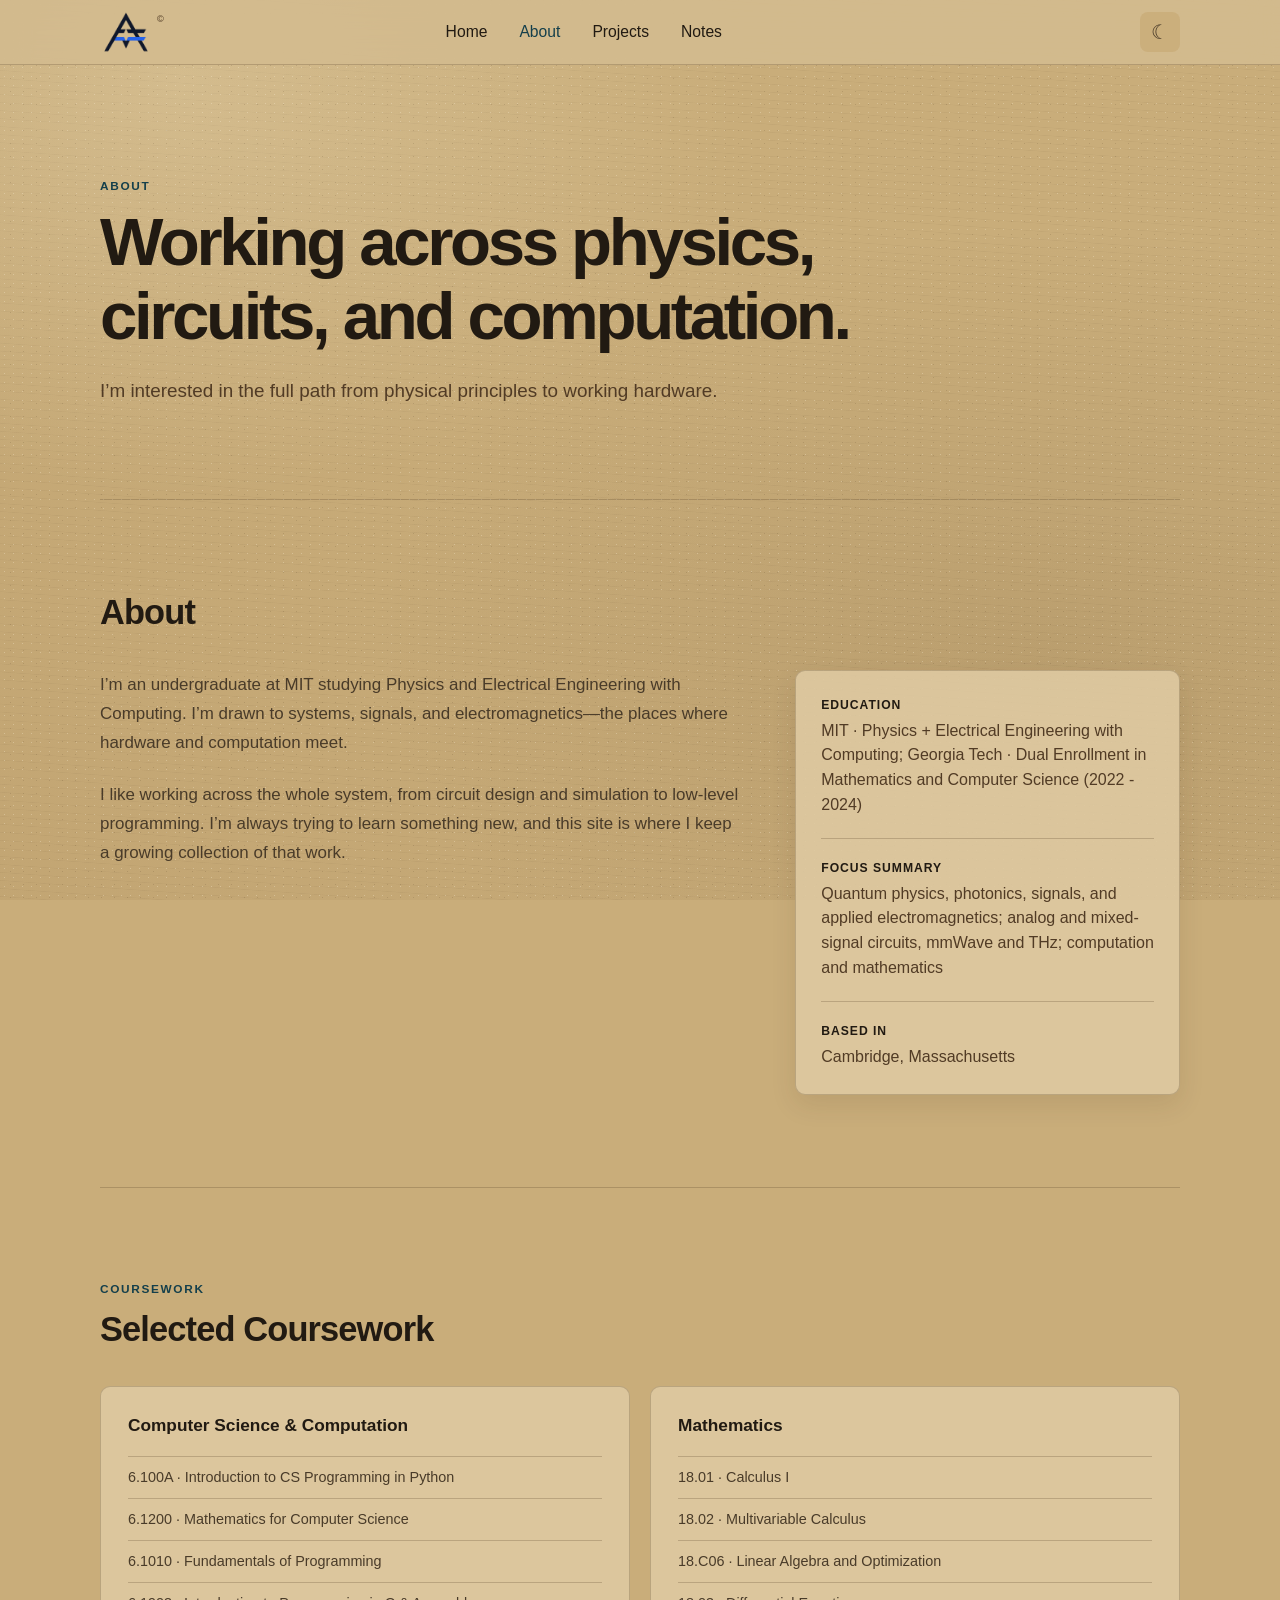
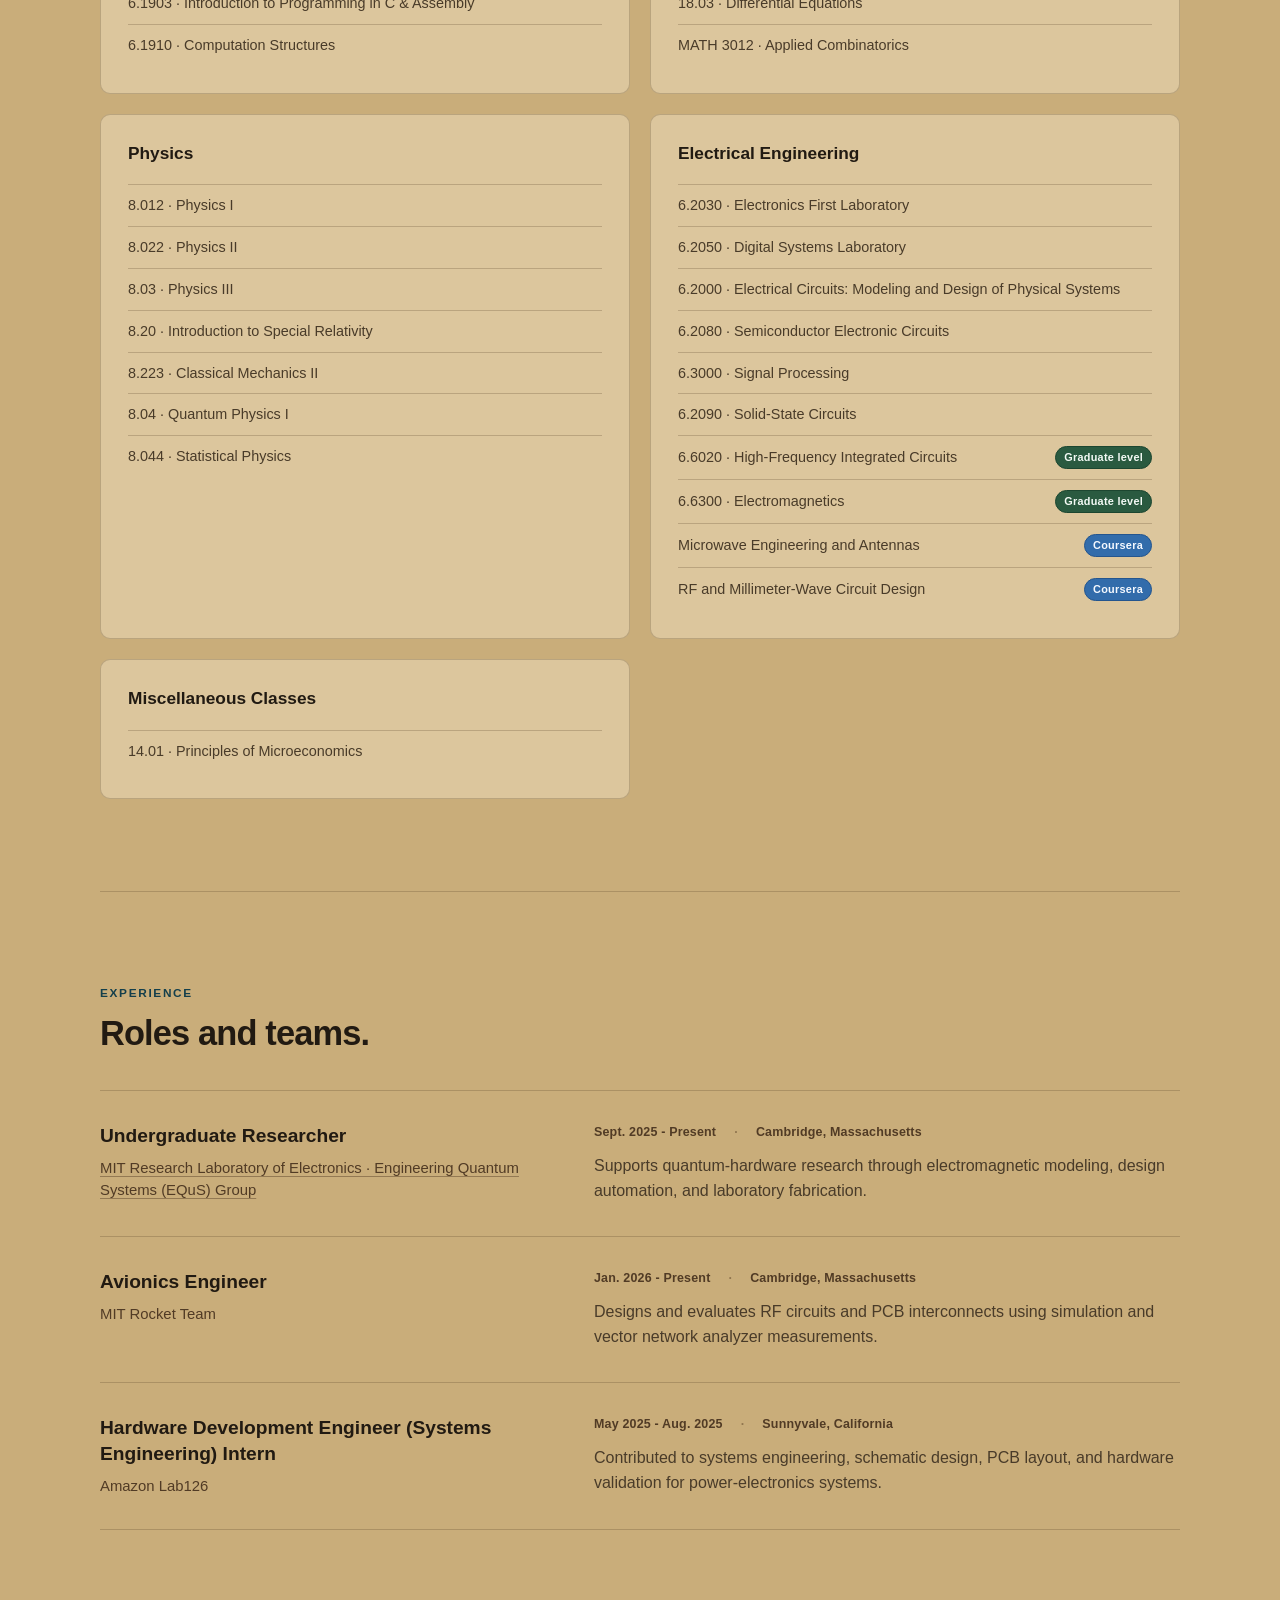
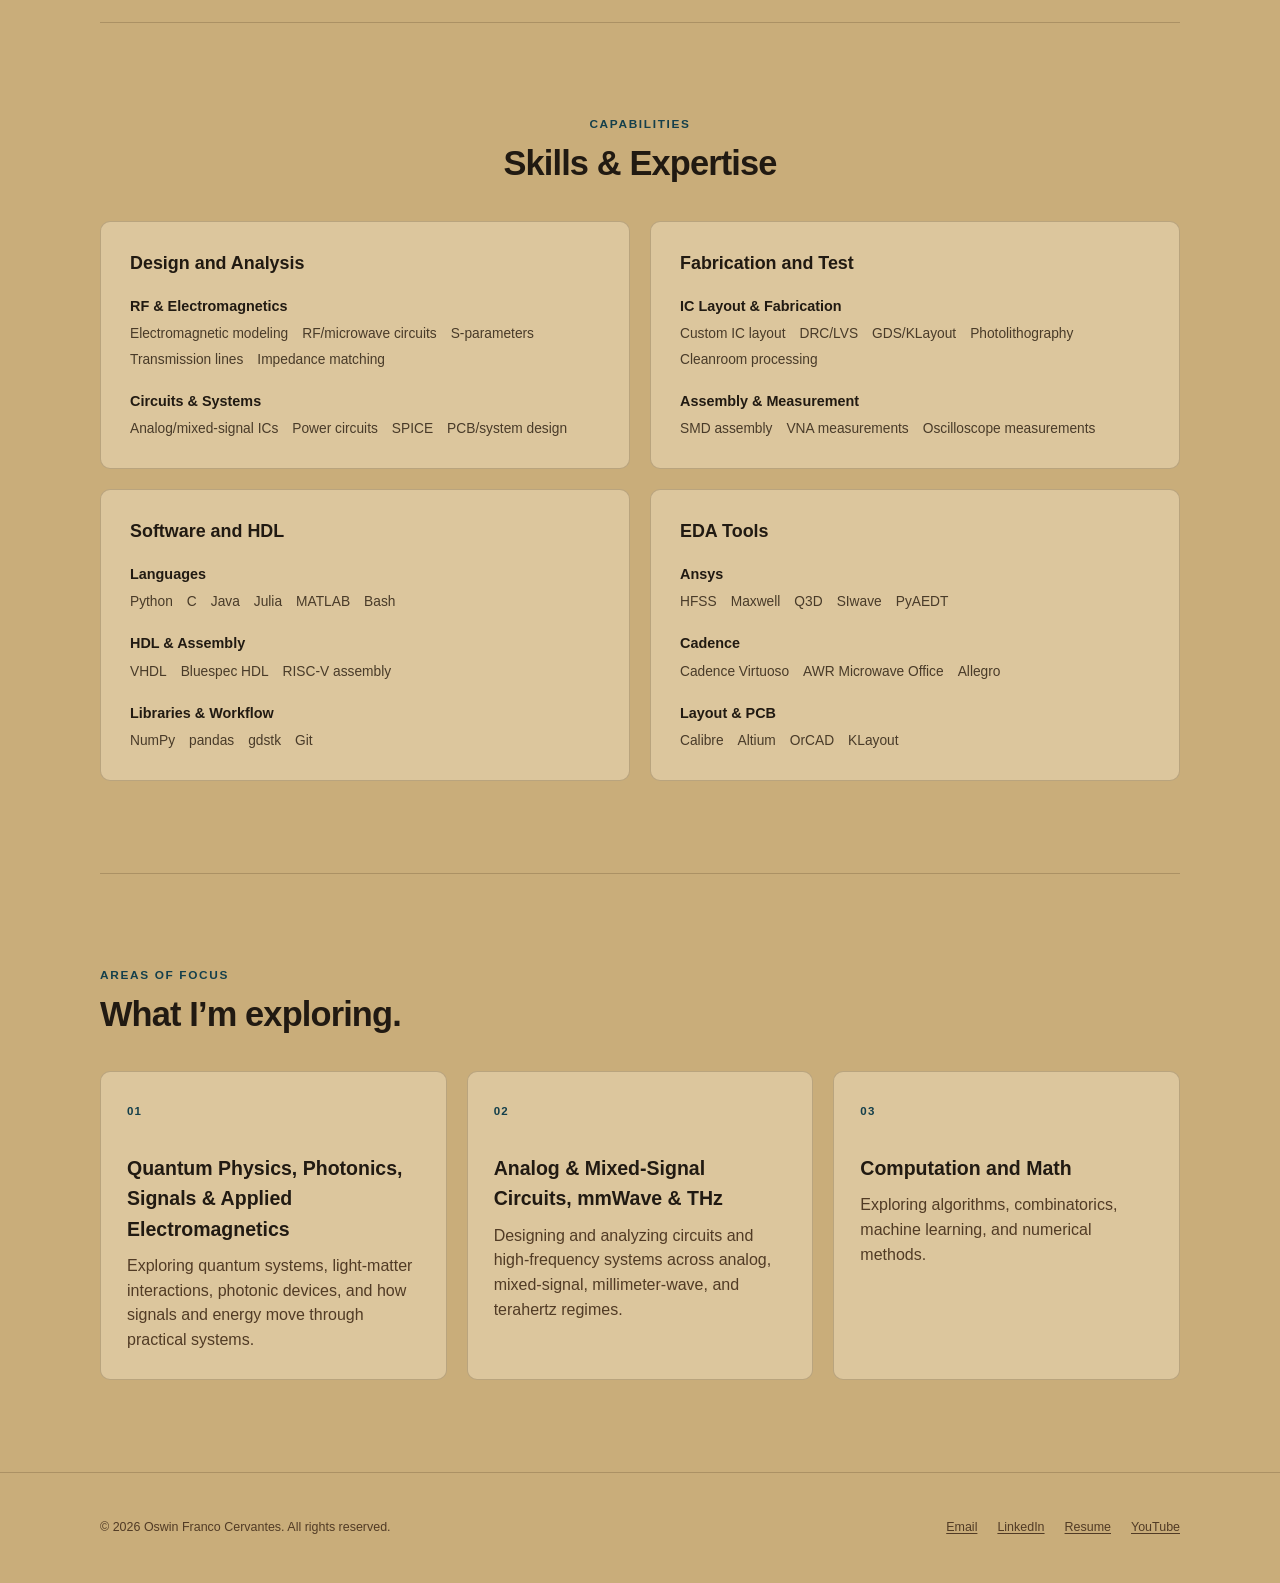
==== about.html @ bfdce1c0 "Restore artwork backgrounds and enrich paper texture" ====
<!doctype html>
<html lang="en">
<head>
  <meta charset="utf-8">
  <meta name="viewport" content="width=device-width, initial-scale=1">
  <title>About — Oswin Franco Cervantes</title>
  <meta name="description" content="About Oswin Franco Cervantes, an MIT undergraduate studying physics and electrical engineering with computing.">
  <meta name="theme-color" content="#c9ad7a">
  <link rel="icon" type="image/png" href="assets/af-logo.png">
  <link rel="stylesheet" href="style.css?v=20260821-2">
  <script>
    document.documentElement.classList.add("js");
    try {
      const savedTheme = localStorage.getItem("oswin-theme");
      if (savedTheme) document.documentElement.dataset.theme = savedTheme;
    } catch (_error) {}
  </script>
</head>
<body>
  <a class="skip-link" href="#main-content">Skip to content</a>

  <header class="site-header">
    <div class="nav-shell">
      <a class="brand" href="index.html" aria-label="Oswin Cervantes home">
        <img class="brand-logo" src="assets/af-logo.png" alt="" aria-hidden="true">
        <span class="brand-copyright" aria-hidden="true">©</span>
      </a>

      <div class="header-actions">
        <button class="menu-toggle" id="menu-toggle" type="button" aria-expanded="false" aria-controls="primary-navigation">
          <span>Menu</span>
        </button>

        <nav class="primary-nav" id="primary-navigation" aria-label="Primary navigation">
          <a href="index.html">Home</a>
          <a href="about.html" aria-current="page">About</a>
          <a href="projects.html">Projects</a>
          <a href="notes.html">Notes</a>
        </nav>

        <button class="theme-toggle" id="theme-toggle" type="button" aria-label="Switch to dark mode" title="Switch color theme">
          <span data-theme-icon aria-hidden="true">◐</span>
          <span class="visually-hidden" data-theme-label>Dark mode</span>
        </button>
      </div>
    </div>
  </header>

  <main id="main-content" class="page-main">
    <header class="page-hero">
      <p class="section-kicker">About</p>
      <h1>Working across physics, circuits, and computation.</h1>
      <p>I’m interested in the full path from physical principles to working hardware.</p>
    </header>

    <section class="page-section about-section" aria-labelledby="about-heading">
      <div class="section-heading">
        <h2 id="about-heading">About</h2>
      </div>

      <div class="about-grid">
        <div class="prose">
          <p>I’m an undergraduate at MIT studying Physics and Electrical Engineering with Computing. I’m drawn to systems, signals, and electromagnetics—the places where hardware and computation meet.</p>
          <p>I like working across the whole system, from circuit design and simulation to low-level programming. I’m always trying to learn something new, and this site is where I keep a growing collection of that work.</p>
        </div>

        <dl class="profile-card">
          <div>
            <dt>Education</dt>
            <dd data-site-text="profile.education">MIT · Physics + Electrical Engineering with Computing; Georgia Tech · Dual Enrollment in Mathematics and Computer Science (2022 - 2024)</dd>
          </div>
          <div>
            <dt>Focus Summary</dt>
            <dd data-site-text="profile.focusSummary">Quantum physics, photonics, signals, and applied electromagnetics; analog and mixed-signal circuits, mmWave and THz; computation and mathematics</dd>
          </div>
          <div>
            <dt>Based in</dt>
            <dd data-site-text="profile.location">Cambridge, Massachusetts</dd>
          </div>
        </dl>
      </div>
    </section>

    <section class="page-section coursework-section" aria-labelledby="coursework-heading">
      <div class="section-heading">
        <p class="section-kicker">Coursework</p>
        <h2 id="coursework-heading">Selected Coursework</h2>
      </div>

      <div class="coursework-grid" id="coursework-list">
        <article class="coursework-card">
          <h3>Computer Science &amp; Computation</h3>
          <ul class="coursework-list">
            <li>6.100A · Introduction to CS Programming in Python</li>
            <li>6.1200 · Mathematics for Computer Science</li>
            <li>6.1010 · Fundamentals of Programming</li>
            <li>6.1903 · Introduction to Programming in C &amp; Assembly</li>
            <li>6.1910 · Computation Structures</li>
          </ul>
        </article>

        <article class="coursework-card">
          <h3>Mathematics</h3>
          <ul class="coursework-list">
            <li>18.01 · Calculus I</li>
            <li>18.02 · Multivariable Calculus</li>
            <li>18.C06 · Linear Algebra and Optimization</li>
            <li>18.03 · Differential Equations</li>
            <li>MATH 3012 · Applied Combinatorics</li>
          </ul>
        </article>

        <article class="coursework-card">
          <h3>Physics</h3>
          <ul class="coursework-list">
            <li>8.012 · Physics I</li>
            <li>8.022 · Physics II</li>
            <li>8.03 · Physics III</li>
            <li>8.20 · Introduction to Special Relativity</li>
            <li>8.223 · Classical Mechanics II</li>
            <li>8.04 · Quantum Physics I</li>
            <li>8.044 · Statistical Physics</li>
          </ul>
        </article>

        <article class="coursework-card">
          <h3>Electrical Engineering</h3>
          <ul class="coursework-list">
            <li>6.2030 · Electronics First Laboratory</li>
            <li>6.2050 · Digital Systems Laboratory</li>
            <li>6.2000 · Electrical Circuits: Modeling and Design of Physical Systems</li>
            <li>6.2080 · Semiconductor Electronic Circuits</li>
            <li>6.3000 · Signal Processing</li>
            <li>6.2090 · Solid-State Circuits</li>
            <li><span class="course-name">6.6020 · High-Frequency Integrated Circuits</span><span class="course-level course-level--graduate">Graduate level</span></li>
            <li><span class="course-name">6.6300 · Electromagnetics</span><span class="course-level course-level--graduate">Graduate level</span></li>
            <li><span class="course-name">Microwave Engineering and Antennas</span><span class="course-level course-level--coursera">Coursera</span></li>
            <li><span class="course-name">RF and Millimeter-Wave Circuit Design</span><span class="course-level course-level--coursera">Coursera</span></li>
          </ul>
        </article>

        <article class="coursework-card">
          <h3>Miscellaneous Classes</h3>
          <ul class="coursework-list">
            <li>14.01 · Principles of Microeconomics</li>
          </ul>
        </article>
      </div>
    </section>

    <section class="page-section" aria-labelledby="experience-heading">
      <div class="section-heading">
        <p class="section-kicker">Experience</p>
        <h2 id="experience-heading">Roles and teams.</h2>
      </div>

      <div class="experience-list" id="experience-list">
        <article class="experience-entry">
          <div>
            <h3>Undergraduate Researcher</h3>
            <p class="experience-organization">
              <a href="https://equs.mit.edu/undergraduate-students/" target="_blank" rel="noopener noreferrer">MIT Research Laboratory of Electronics · Engineering Quantum Systems (EQuS) Group</a>
            </p>
          </div>
          <div class="experience-details">
            <p class="experience-meta"><span>Sept. 2025 - Present</span><span>Cambridge, Massachusetts</span></p>
            <p class="experience-summary">Supports quantum-hardware research through electromagnetic modeling, design automation, and laboratory fabrication.</p>
          </div>
        </article>

        <article class="experience-entry">
          <div>
            <h3>Avionics Engineer</h3>
            <p class="experience-organization">MIT Rocket Team</p>
          </div>
          <div class="experience-details">
            <p class="experience-meta"><span>Jan. 2026 - Present</span><span>Cambridge, Massachusetts</span></p>
            <p class="experience-summary">Designs and evaluates RF circuits and PCB interconnects using simulation and vector network analyzer measurements.</p>
          </div>
        </article>

        <article class="experience-entry">
          <div>
            <h3>Hardware Development Engineer (Systems Engineering) Intern</h3>
            <p class="experience-organization">Amazon Lab126</p>
          </div>
          <div class="experience-details">
            <p class="experience-meta"><span>May 2025 - Aug. 2025</span><span>Sunnyvale, California</span></p>
            <p class="experience-summary">Contributed to systems engineering, schematic design, PCB layout, and hardware validation for power-electronics systems.</p>
          </div>
        </article>
      </div>
    </section>

    <section class="page-section skills-section" aria-labelledby="skills-heading">
      <div class="section-heading">
        <p class="section-kicker">Capabilities</p>
        <h2 id="skills-heading">Skills &amp; Expertise</h2>
      </div>

      <div class="skills-grid" id="skills-list">
        <article class="skill-card">
          <h3>Design and Analysis</h3>
          <div class="skill-subgroup">
            <h4>RF &amp; Electromagnetics</h4>
            <ul class="skill-list">
              <li>Electromagnetic modeling</li>
              <li>RF/microwave circuits</li>
              <li>S-parameters</li>
              <li>Transmission lines</li>
              <li>Impedance matching</li>
            </ul>
          </div>
          <div class="skill-subgroup">
            <h4>Circuits &amp; Systems</h4>
            <ul class="skill-list">
              <li>Analog/mixed-signal ICs</li>
              <li>Power circuits</li>
              <li>SPICE</li>
              <li>PCB/system design</li>
            </ul>
          </div>
        </article>

        <article class="skill-card">
          <h3>Fabrication and Test</h3>
          <div class="skill-subgroup">
            <h4>IC Layout &amp; Fabrication</h4>
            <ul class="skill-list">
              <li>Custom IC layout</li>
              <li>DRC/LVS</li>
              <li>GDS/KLayout</li>
              <li>Photolithography</li>
              <li>Cleanroom processing</li>
            </ul>
          </div>
          <div class="skill-subgroup">
            <h4>Assembly &amp; Measurement</h4>
            <ul class="skill-list">
              <li>SMD assembly</li>
              <li>VNA measurements</li>
              <li>Oscilloscope measurements</li>
            </ul>
          </div>
        </article>

        <article class="skill-card">
          <h3>Software and HDL</h3>
          <div class="skill-subgroup">
            <h4>Languages</h4>
            <ul class="skill-list">
              <li>Python</li>
              <li>C</li>
              <li>Java</li>
              <li>Julia</li>
              <li>MATLAB</li>
              <li>Bash</li>
            </ul>
          </div>
          <div class="skill-subgroup">
            <h4>HDL &amp; Assembly</h4>
            <ul class="skill-list">
              <li>VHDL</li>
              <li>Bluespec HDL</li>
              <li>RISC-V assembly</li>
            </ul>
          </div>
          <div class="skill-subgroup">
            <h4>Libraries &amp; Workflow</h4>
            <ul class="skill-list">
              <li>NumPy</li>
              <li>pandas</li>
              <li>gdstk</li>
              <li>Git</li>
            </ul>
          </div>
        </article>

        <article class="skill-card">
          <h3>EDA Tools</h3>
          <div class="skill-subgroup">
            <h4>Ansys</h4>
            <ul class="skill-list">
              <li>HFSS</li>
              <li>Maxwell</li>
              <li>Q3D</li>
              <li>SIwave</li>
              <li>PyAEDT</li>
            </ul>
          </div>
          <div class="skill-subgroup">
            <h4>Cadence</h4>
            <ul class="skill-list">
              <li>Cadence Virtuoso</li>
              <li>AWR Microwave Office</li>
              <li>Allegro</li>
            </ul>
          </div>
          <div class="skill-subgroup">
            <h4>Layout &amp; PCB</h4>
            <ul class="skill-list">
              <li>Calibre</li>
              <li>Altium</li>
              <li>OrCAD</li>
              <li>KLayout</li>
            </ul>
          </div>
        </article>
      </div>
    </section>

    <section class="page-section" aria-labelledby="focus-heading">
      <div class="section-heading">
        <p class="section-kicker">Areas of focus</p>
        <h2 id="focus-heading">What I’m exploring.</h2>
      </div>

      <div class="focus-grid" id="focus-list">
        <article class="focus-card">
          <span class="focus-index">01</span>
          <h3>Quantum Physics, Photonics, Signals &amp; Applied Electromagnetics</h3>
          <p>Exploring quantum systems, light-matter interactions, photonic devices, and how signals and energy move through practical systems.</p>
        </article>
        <article class="focus-card">
          <span class="focus-index">02</span>
          <h3>Analog &amp; Mixed-Signal Circuits, mmWave &amp; THz</h3>
          <p>Designing and analyzing circuits and high-frequency systems across analog, mixed-signal, millimeter-wave, and terahertz regimes.</p>
        </article>
        <article class="focus-card">
          <span class="focus-index">03</span>
          <h3>Computation and Math</h3>
          <p>Exploring algorithms, combinatorics, machine learning, and numerical methods.</p>
        </article>
      </div>
    </section>
  </main>

  <footer class="site-footer">
    <div class="footer-inner">
      <p>© <span data-current-year>2026</span> <span data-site-text="profile.fullName">Oswin Franco Cervantes</span>. All rights reserved.</p>
      <div class="footer-links">
        <a href="mailto:cervanteso@acm.org" data-site-href="contact.email">Email</a>
        <a href="https://www.linkedin.com/in/ocerv/" target="_blank" rel="noopener noreferrer" data-site-href="contact.linkedin">LinkedIn</a>
        <a href="assets/Oswin_Cervantes_Resume.pdf" target="_blank" rel="noopener noreferrer" data-site-href="contact.resume">Resume</a>
        <a href="https://www.youtube.com/@Oswin_Cervantes" target="_blank" rel="noopener noreferrer" data-site-href="contact.youtube">YouTube</a>
      </div>
    </div>
  </footer>

  <script src="script.js?v=20260821-1"></script>
</body>
</html>
---- style.css ----
:root {
  color-scheme: light;
  --background: #c9ad7a;
  --surface: rgba(222, 201, 161, 0.9);
  --surface-soft: rgba(192, 160, 104, 0.42);
  --text: #493b29;
  --heading: #211a12;
  --muted: #513b25;
  --line: rgba(77, 55, 29, 0.24);
  --line-strong: rgba(69, 47, 23, 0.43);
  --accent: #143f4b;
  --accent-hover: #183d48;
  --accent-soft: rgba(40, 87, 102, 0.12);
  --header: rgba(211, 187, 143, 0.92);
  --shadow: 0 18px 36px rgba(61, 43, 21, 0.16);
  --paper-light: rgba(255, 245, 214, 0.23);
  --paper-dark: rgba(80, 55, 27, 0.11);
  --paper-fiber: rgba(69, 47, 23, 0.055);
  --paper-speck-light: rgba(255, 248, 225, 0.3);
  --paper-speck-dark: rgba(72, 47, 22, 0.15);
  --paper-stain: rgba(120, 79, 35, 0.1);
  --art-overlay: rgba(201, 173, 122, 0.4);
  --art-surface: rgba(222, 201, 161, 0.84);
  --art-surface-strong: rgba(222, 201, 161, 0.94);
  --art-line: rgba(77, 55, 29, 0.3);
  --sans: -apple-system, BlinkMacSystemFont, "Segoe UI", Roboto, Oxygen, Ubuntu, Cantarell, "Helvetica Neue", sans-serif;
}

:root[data-theme="dark"] {
  color-scheme: dark;
  --background: #30271c;
  --surface: rgba(65, 52, 36, 0.92);
  --surface-soft: rgba(86, 67, 43, 0.68);
  --text: #ded0b4;
  --heading: #fff3d8;
  --muted: #b9a98c;
  --line: rgba(226, 204, 163, 0.18);
  --line-strong: rgba(226, 204, 163, 0.34);
  --accent: #8fc0c2;
  --accent-hover: #b0d7d6;
  --accent-soft: rgba(143, 192, 194, 0.12);
  --header: rgba(48, 39, 28, 0.94);
  --shadow: 0 18px 36px rgba(10, 7, 4, 0.34);
  --paper-light: rgba(255, 233, 192, 0.035);
  --paper-dark: rgba(0, 0, 0, 0.16);
  --paper-fiber: rgba(255, 229, 181, 0.025);
  --paper-speck-light: rgba(255, 230, 184, 0.055);
  --paper-speck-dark: rgba(0, 0, 0, 0.22);
  --paper-stain: rgba(0, 0, 0, 0.14);
  --art-overlay: rgba(28, 22, 15, 0.52);
  --art-surface: rgba(65, 52, 36, 0.86);
  --art-surface-strong: rgba(65, 52, 36, 0.94);
  --art-line: rgba(226, 204, 163, 0.22);
}

*,
*::before,
*::after {
  box-sizing: border-box;
}

html {
  scroll-behavior: smooth;
}

body {
  margin: 0;
  background-color: var(--background);
  background-image:
    radial-gradient(circle, var(--paper-speck-light) 0 0.6px, transparent 0.85px),
    radial-gradient(circle, var(--paper-speck-dark) 0 0.48px, transparent 0.82px),
    radial-gradient(ellipse at 14% 9%, var(--paper-light), transparent 36%),
    radial-gradient(ellipse at 82% 72%, var(--paper-dark), transparent 46%),
    radial-gradient(ellipse at 94% 2%, transparent 38%, var(--paper-stain) 118%),
    repeating-linear-gradient(
      4deg,
      transparent 0,
      transparent 3px,
      var(--paper-fiber) 3.5px,
      transparent 4.2px,
      transparent 8px
    );
  background-position: 0 0, 4px 7px, center, center, center, center;
  background-size: 9px 9px, 13px 13px, 100% 100%, 100% 100%, 100% 100%, auto;
  background-attachment: fixed;
  color: var(--text);
  font-family: var(--sans);
  font-size: 16px;
  line-height: 1.55;
  -webkit-font-smoothing: antialiased;
  transition: background-color 180ms ease, color 180ms ease;
}

body.has-art-background {
  position: relative;
  isolation: isolate;
  background: transparent;
}

body.has-art-background::before {
  position: fixed;
  z-index: 0;
  inset: 0;
  background-image:
    linear-gradient(var(--art-overlay), var(--art-overlay)),
    var(--home-background-image);
  background-position: center, var(--home-background-position, center center);
  background-repeat: no-repeat;
  background-size: auto, cover;
  content: "";
  pointer-events: none;
}

body.has-art-background > .home-main,
body.has-art-background > .site-footer {
  position: relative;
  z-index: 1;
}

body,
button {
  font-family: var(--sans);
}

img {
  display: block;
  max-width: 100%;
}

a {
  color: var(--accent);
  text-underline-offset: 0.2em;
}

a:hover {
  color: var(--accent-hover);
}

button {
  color: inherit;
}

a:focus-visible,
button:focus-visible {
  outline: 3px solid color-mix(in srgb, var(--accent) 32%, transparent);
  outline-offset: 4px;
}

.visually-hidden {
  position: absolute;
  width: 1px;
  height: 1px;
  padding: 0;
  overflow: hidden;
  clip: rect(0 0 0 0);
  white-space: nowrap;
  border: 0;
}

.skip-link {
  position: fixed;
  top: 12px;
  left: 12px;
  z-index: 200;
  padding: 9px 13px;
  border-radius: 6px;
  background: var(--heading);
  color: var(--background);
  transform: translateY(-170%);
}

.skip-link:focus {
  transform: translateY(0);
}

.site-header {
  position: fixed;
  inset: 0 0 auto;
  z-index: 100;
  height: 65px;
  border-bottom: 1px solid var(--line);
  background: var(--header);
  backdrop-filter: blur(14px);
}

body.has-art-background .site-header,
body.has-art-background .site-footer {
  border-color: var(--art-line);
  background: var(--art-surface-strong);
  -webkit-backdrop-filter: blur(16px);
  backdrop-filter: blur(16px);
}

.nav-shell {
  position: relative;
  display: flex;
  align-items: center;
  justify-content: space-between;
  width: min(100% - 40px, 1080px);
  height: 100%;
  margin: 0 auto;
}

.brand {
  display: inline-flex;
  align-items: flex-start;
  gap: 5px;
  color: var(--heading);
  text-decoration: none;
}

.brand-logo {
  width: 52px;
  height: 52px;
  object-fit: contain;
}

:root[data-theme="dark"] .brand-logo {
  filter: brightness(0) invert(1);
}

.brand-copyright {
  margin-top: 6px;
  color: var(--muted);
  font-size: 0.58rem;
}

.header-actions {
  display: flex;
  align-items: center;
  width: min(68%, 735px);
}

.primary-nav {
  display: flex;
  flex: 1;
  align-items: center;
  justify-content: flex-start;
  gap: 32px;
}

.primary-nav a {
  display: inline-flex;
  min-height: 44px;
  align-items: center;
  color: var(--heading);
  font-size: 0.98rem;
  font-weight: 450;
  text-decoration: none;
}

.primary-nav a:hover,
.primary-nav a[aria-current="page"] {
  color: var(--accent);
}

.theme-toggle,
.menu-toggle {
  display: inline-grid;
  min-width: 40px;
  min-height: 40px;
  place-items: center;
  border: 0;
  border-radius: 8px;
  background: var(--surface-soft);
  cursor: pointer;
}

.theme-toggle:hover,
.menu-toggle:hover {
  background: var(--accent-soft);
  color: var(--accent);
}

.theme-toggle {
  margin-left: auto;
  font-size: 1.25rem;
  line-height: 1;
}

.menu-toggle {
  display: none;
  padding: 0 13px;
  font-size: 0.86rem;
  font-weight: 650;
}

.home-main,
.page-main,
.footer-inner {
  width: min(100% - 40px, 1080px);
  margin: 0 auto;
}

.hero {
  display: grid;
  min-height: max(720px, 100svh);
  place-items: center;
  padding: 130px 0 85px;
}

.hero-layout {
  display: grid;
  grid-template-columns: 255px minmax(0, 1fr);
  gap: 34px;
  align-items: center;
  width: calc(100% - 76px);
  margin: 0 auto;
}

body.has-art-background .hero-layout {
  padding: clamp(28px, 4vw, 44px);
  border: 1px solid var(--art-line);
  border-radius: 18px;
  background: var(--art-surface-strong);
  box-shadow: 0 24px 58px rgba(61, 43, 21, 0.2);
  -webkit-backdrop-filter: blur(18px);
  backdrop-filter: blur(18px);
}

body.has-art-background .hero-photo {
  box-shadow: 0 18px 42px rgba(61, 43, 21, 0.26);
}

.hero-photo {
  width: 255px;
  height: 255px;
  border: 0;
  border-radius: 50%;
  box-shadow: var(--shadow);
  object-fit: cover;
  object-position: center 24%;
  transform: translateY(9px);
}

.hero-copy {
  transform: translateY(8px);
}

.hero-copy h1 {
  margin: 0;
  color: var(--heading);
  font-size: clamp(3.2rem, 5vw, 3.75rem);
  font-weight: 700;
  letter-spacing: -0.045em;
  line-height: 1.18;
}

.hero-role {
  margin: 20px 0 0;
  color: var(--text);
  font-size: clamp(1.22rem, 2vw, 1.55rem);
  line-height: 1.35;
}

.hero-statement {
  max-width: 670px;
  margin: 17px 0 0;
  color: var(--muted);
  font-size: 1.125rem;
  line-height: 1.55;
}

.social-links {
  display: flex;
  gap: 14px;
  margin-top: 24px;
}

.social-link {
  display: grid;
  width: 28px;
  height: 28px;
  place-items: center;
  border: 1px solid transparent;
  border-radius: 7px;
  background: transparent;
  color: var(--text);
  font-size: 0.9rem;
  font-weight: 800;
  text-decoration: none;
  transition: transform 160ms ease, border-color 160ms ease, color 160ms ease;
}

.social-link--wide {
  font-size: 0.68rem;
  letter-spacing: -0.03em;
}

.social-link:hover {
  border-color: var(--line);
  background: var(--surface-soft);
  color: var(--accent);
  transform: translateY(-2px);
}

.home-overview,
.page-section {
  padding: 92px 0;
  border-top: 1px solid var(--line);
}

body.has-art-background .home-overview {
  margin-bottom: 72px;
  padding: clamp(36px, 5vw, 58px);
  border: 1px solid var(--art-line);
  border-radius: 18px;
  background: var(--art-surface-strong);
  box-shadow: 0 24px 58px rgba(61, 43, 21, 0.18);
  -webkit-backdrop-filter: blur(18px);
  backdrop-filter: blur(18px);
}

.section-heading {
  max-width: 700px;
  margin-bottom: 36px;
}

.section-heading--row {
  display: flex;
  max-width: none;
  align-items: baseline;
  justify-content: space-between;
  gap: 24px;
}

.section-heading--row > p {
  margin: 0;
  color: var(--muted);
  font-size: 0.86rem;
}

.section-kicker {
  margin: 0 0 10px;
  color: var(--accent);
  font-size: 0.74rem;
  font-weight: 750;
  letter-spacing: 0.14em;
  text-transform: uppercase;
}

.section-heading h2,
.page-section h2 {
  margin: 0;
  color: var(--heading);
  font-size: clamp(1.8rem, 3vw, 2.15rem);
  letter-spacing: -0.025em;
  line-height: 1.2;
}

.overview-grid,
.focus-grid {
  display: grid;
  grid-template-columns: repeat(3, minmax(0, 1fr));
  gap: 20px;
}

.overview-card,
.focus-card,
.profile-card,
.content-entry,
.skill-card,
.coursework-card {
  border: 1px solid var(--line);
  border-radius: 10px;
  background: var(--surface);
}

body.has-art-background .overview-card {
  border-color: var(--art-line);
  background: var(--art-surface);
  -webkit-backdrop-filter: blur(12px);
  backdrop-filter: blur(12px);
}

.overview-card {
  position: relative;
  min-height: 245px;
  padding: 27px;
  color: var(--text);
  text-decoration: none;
  transition: transform 180ms ease, border-color 180ms ease, box-shadow 180ms ease;
}

.overview-card:hover {
  border-color: var(--line-strong);
  box-shadow: var(--shadow);
  color: var(--text);
  transform: translateY(-4px);
}

.overview-number,
.focus-index {
  color: var(--accent);
  font-size: 0.72rem;
  font-weight: 750;
  letter-spacing: 0.1em;
}

.overview-card h3,
.focus-card h3 {
  margin: 38px 0 10px;
  color: var(--heading);
  font-size: 1.22rem;
}

.overview-card p,
.focus-card p {
  margin: 0;
  color: var(--muted);
}

.card-arrow {
  position: absolute;
  right: 25px;
  bottom: 21px;
  color: var(--accent);
  font-size: 1.2rem;
}

.page-main {
  padding-top: 65px;
}

.page-hero {
  max-width: 850px;
  padding: 112px 0 94px;
}

.page-hero h1 {
  margin: 0;
  color: var(--heading);
  font-size: clamp(2.7rem, 6vw, 4.2rem);
  font-weight: 750;
  letter-spacing: -0.05em;
  line-height: 1.1;
}

.page-hero > p:last-child {
  max-width: 710px;
  margin: 23px 0 0;
  color: var(--muted);
  font-size: 1.18rem;
}

.projects-screen-hero {
  max-width: 900px;
}

.projects-screen-hero .projects-portfolio-summary {
  max-width: 710px;
  margin: 23px 0 0;
  color: var(--muted);
  font-size: 1.18rem;
}

.projects-screen-hero .portfolio-toolbar {
  margin-top: 32px;
}

.portfolio-print-only {
  display: none;
}

.about-grid {
  display: grid;
  grid-template-columns: minmax(0, 1.25fr) minmax(300px, 0.75fr);
  gap: 54px;
  align-items: start;
}

.prose {
  max-width: 690px;
  color: var(--text);
  font-size: 1.06rem;
  line-height: 1.72;
}

.prose p {
  margin: 0 0 1.35em;
}

.profile-card {
  margin: 0;
  padding: 5px 25px;
  box-shadow: 0 10px 26px rgba(61, 43, 21, 0.1);
}

.profile-card > div {
  padding: 20px 0;
  border-bottom: 1px solid var(--line);
}

.profile-card > div:last-child {
  border-bottom: 0;
}

.profile-card dt {
  margin-bottom: 4px;
  color: var(--heading);
  font-size: 0.76rem;
  font-weight: 750;
  letter-spacing: 0.08em;
  text-transform: uppercase;
}

.profile-card dd {
  margin: 0;
  color: var(--muted);
}

.coursework-grid {
  display: grid;
  grid-template-columns: repeat(2, minmax(0, 1fr));
  gap: 20px;
}

.coursework-card {
  padding: 27px;
}

.coursework-card h3 {
  margin: 0;
  color: var(--heading);
  font-size: 1.08rem;
  line-height: 1.35;
}

.coursework-list {
  margin: 19px 0 0;
  padding: 0;
  list-style: none;
}

.coursework-list li {
  display: flex;
  flex-wrap: wrap;
  align-items: center;
  gap: 7px 10px;
  padding: 10px 0;
  border-top: 1px solid var(--line);
  color: var(--text);
  font-size: 0.9rem;
  line-height: 1.45;
}

.course-name {
  flex: 1 1 220px;
}

.course-level {
  display: inline-flex;
  flex: 0 0 auto;
  align-items: center;
  min-height: 23px;
  padding: 2px 8px;
  border: 1px solid transparent;
  border-radius: 999px;
  font-size: 0.68rem;
  font-weight: 750;
  letter-spacing: 0.025em;
  line-height: 1;
  white-space: nowrap;
}

.course-level--graduate {
  border-color: #1c4630;
  background: #2a5a40;
  color: #f3faf5;
}

.course-level--coursera {
  border-color: #24558e;
  background: #326cab;
  color: #f5f9ff;
}

:root[data-theme="dark"] .course-level--graduate {
  border-color: #4f8a68;
  background: #28583e;
  color: #f4fbf6;
}

:root[data-theme="dark"] .course-level--coursera {
  border-color: #679bd3;
  background: #285d98;
  color: #f5f9ff;
}

.coursework-list a {
  color: inherit;
  text-decoration-color: color-mix(in srgb, var(--muted) 45%, transparent);
}

.coursework-list a:hover {
  color: var(--accent);
  text-decoration-color: currentColor;
}

.experience-list {
  border-top: 1px solid var(--line);
}

.experience-entry {
  display: grid;
  grid-template-columns: minmax(0, 0.9fr) minmax(0, 1.25fr);
  gap: clamp(32px, 6vw, 72px);
  padding: 32px 0;
  border-bottom: 1px solid var(--line);
}

.experience-entry h3 {
  margin: 0;
  color: var(--heading);
  font-size: 1.2rem;
  line-height: 1.35;
}

.experience-organization {
  margin: 8px 0 0;
  color: var(--muted);
  font-size: 0.93rem;
  line-height: 1.5;
}

.experience-organization a {
  color: inherit;
  text-decoration-color: color-mix(in srgb, var(--muted) 45%, transparent);
}

.experience-organization a:hover {
  color: var(--accent);
  text-decoration-color: currentColor;
}

.experience-details {
  align-self: start;
}

.experience-meta {
  display: flex;
  flex-wrap: wrap;
  gap: 7px 18px;
  margin: 0 0 12px;
  color: var(--muted);
  font-size: 0.78rem;
  font-weight: 650;
  letter-spacing: 0.015em;
}

.experience-meta span + span::before {
  margin-right: 18px;
  color: var(--line-strong);
  content: "·";
}

.experience-summary {
  max-width: 650px;
  margin: 0;
  color: var(--text);
}

.skills-grid {
  display: grid;
  grid-template-columns: repeat(2, minmax(0, 1fr));
  gap: 20px;
}

.skills-section .section-heading {
  margin-right: auto;
  margin-left: auto;
  text-align: center;
}

.skill-card {
  padding: 29px;
}

.skill-card h3 {
  margin: 0;
  color: var(--heading);
  font-size: 1.12rem;
  line-height: 1.35;
}

.skill-subgroup {
  margin-top: 21px;
}

.skill-subgroup h4 {
  margin: 0 0 8px;
  color: var(--heading);
  font-size: 0.9rem;
  font-weight: 700;
  line-height: 1.4;
}

.skill-list {
  display: flex;
  flex-wrap: wrap;
  gap: 6px 14px;
  margin: 0;
  padding: 0;
  list-style: none;
}

.skill-list li {
  color: var(--text);
  font-size: 0.86rem;
  line-height: 1.45;
}

.focus-card {
  padding: 26px;
}

.focus-card h3 {
  margin-top: 30px;
}

.content-list {
  display: grid;
  gap: 18px;
}

.content-entry {
  padding: 28px 30px;
  transition: border-color 160ms ease, transform 160ms ease;
}

.content-entry:hover {
  border-color: var(--line-strong);
  transform: translateY(-2px);
}

.content-entry h2,
.content-entry h2 a,
.content-entry h3,
.content-entry h3 a {
  margin: 0;
  color: var(--heading);
  font-size: 1.25rem;
  line-height: 1.35;
  text-decoration: none;
}

.content-entry h2 a:hover,
.content-entry h3 a:hover {
  color: var(--accent);
}

.content-entry p {
  max-width: 850px;
  margin: 12px 0 0;
  color: var(--muted);
}

.entry-meta {
  display: flex;
  flex-wrap: wrap;
  gap: 9px 18px;
  margin-top: 16px;
  color: var(--muted);
  font-size: 0.79rem;
}

.entry-tags {
  color: var(--accent);
}

.entry-links {
  display: flex;
  flex-wrap: wrap;
  gap: 16px;
  margin-top: 18px;
}

.entry-links a {
  font-size: 0.86rem;
  font-weight: 650;
}

.status-message {
  margin: 0;
  padding: 30px;
  border: 1px solid var(--line);
  border-radius: 10px;
  background: var(--surface-soft);
  color: var(--muted);
}

.site-footer {
  border-top: 1px solid var(--line);
}

.footer-inner {
  display: flex;
  min-height: 110px;
  align-items: center;
  justify-content: space-between;
  gap: 24px;
  color: var(--muted);
  font-size: 0.78rem;
}

.footer-inner p {
  margin: 0;
}

.footer-links {
  display: flex;
  gap: 20px;
}

.footer-links a {
  color: var(--muted);
}

.portfolio-cover {
  padding: 116px 0 72px;
}

.portfolio-cover-grid {
  display: grid;
  grid-template-columns: 168px minmax(0, 1fr);
  gap: clamp(30px, 5vw, 58px);
  align-items: center;
}

.portfolio-photo-frame {
  padding: 8px;
  border: 1px solid var(--line);
  border-radius: 18px;
  background: var(--surface-soft);
  box-shadow: 0 18px 38px rgba(61, 43, 21, 0.16);
}

.portfolio-photo {
  width: 150px;
  aspect-ratio: 1;
  border-radius: 12px;
  object-fit: cover;
}

.portfolio-introduction h1 {
  max-width: 780px;
  margin: 0;
  color: var(--heading);
  font-size: clamp(2.8rem, 6vw, 4.35rem);
  font-weight: 760;
  letter-spacing: -0.052em;
  line-height: 1.04;
}

.portfolio-role {
  margin: 17px 0 0;
  color: var(--heading);
  font-size: 1.18rem;
  font-weight: 650;
}

.portfolio-statement {
  max-width: 760px;
  margin: 12px 0 0;
  color: var(--muted);
  font-size: 1.03rem;
}

.portfolio-contact-list {
  display: flex;
  flex-wrap: wrap;
  gap: 9px 18px;
  margin: 24px 0 0;
  padding: 0;
  list-style: none;
}

.portfolio-contact-list a {
  color: var(--text);
  font-size: 0.84rem;
  font-weight: 650;
  text-decoration-color: color-mix(in srgb, var(--muted) 45%, transparent);
}

.portfolio-contact-list a:hover {
  color: var(--accent);
  text-decoration-color: currentColor;
}

.portfolio-profile-grid {
  display: grid;
  grid-template-columns: minmax(0, 1.6fr) minmax(220px, 0.6fr);
  gap: 18px;
  margin-top: 42px;
}

.portfolio-profile-item {
  padding: 21px 23px;
  border: 1px solid var(--line);
  border-radius: 10px;
  background: var(--surface);
}

.portfolio-profile-item p {
  margin: 0;
}

.portfolio-profile-item .portfolio-profile-label {
  margin-bottom: 7px;
  color: var(--heading);
  font-size: 0.71rem;
  font-weight: 760;
  letter-spacing: 0.1em;
  text-transform: uppercase;
}

.portfolio-toolbar {
  display: flex;
  align-items: center;
  justify-content: space-between;
  gap: 24px;
  margin-top: 18px;
  padding: 22px 24px;
  border: 1px solid color-mix(in srgb, var(--accent) 23%, var(--line));
  border-radius: 11px;
  background: color-mix(in srgb, var(--accent-soft) 58%, var(--surface));
}

.portfolio-toolbar h2 {
  margin: 0;
  color: var(--heading);
  font-size: 1.05rem;
}

.portfolio-toolbar p {
  margin: 5px 0 0;
  color: var(--muted);
  font-size: 0.83rem;
}

.portfolio-print-button {
  flex: 0 0 auto;
  min-height: 44px;
  padding: 0 18px;
  border: 1px solid var(--heading);
  border-radius: 8px;
  background: var(--heading);
  color: var(--background);
  cursor: pointer;
  font-size: 0.86rem;
  font-weight: 720;
  transition: transform 160ms ease, opacity 160ms ease;
}

.portfolio-print-button:hover:not(:disabled) {
  transform: translateY(-2px);
}

.portfolio-print-button:disabled {
  cursor: wait;
  opacity: 0.48;
}

.portfolio-toolbar--quiet {
  display: inline-flex;
  width: auto;
  justify-content: flex-start;
  gap: 11px;
  margin-top: 28px;
  padding: 0;
  border: 0;
  background: transparent;
}

.portfolio-toolbar--quiet p {
  display: flex;
  align-items: center;
  gap: 8px;
  margin: 0;
  color: var(--muted);
  font-size: 0.72rem;
}

.portfolio-toolbar-label {
  color: var(--heading);
  font-weight: 680;
}

.portfolio-print-button--quiet {
  min-height: 32px;
  padding: 0 10px;
  border-color: var(--line);
  background: transparent;
  color: var(--muted);
  font-size: 0.74rem;
  font-weight: 660;
}

.portfolio-print-button--quiet:hover:not(:disabled) {
  border-color: var(--line-strong);
  background: var(--surface-soft);
  color: var(--heading);
  transform: none;
}

.portfolio-section .section-heading {
  max-width: none;
}

.portfolio-page .skills-section .section-heading {
  margin-right: 0;
  margin-left: 0;
  text-align: left;
}

.portfolio-case-list {
  display: grid;
  gap: 26px;
}

.portfolio-case-study {
  position: relative;
  padding: clamp(28px, 4vw, 42px);
  overflow: hidden;
  border: 1px solid var(--line);
  border-top: 4px solid #244c3a;
  border-radius: 12px;
  background: var(--surface);
  box-shadow: 0 16px 34px rgba(61, 43, 21, 0.12);
}

.portfolio-case-study::after {
  position: absolute;
  top: -58px;
  right: -62px;
  width: 170px;
  height: 170px;
  border: 1px solid color-mix(in srgb, var(--accent) 13%, transparent);
  border-radius: 50%;
  content: "";
  pointer-events: none;
}

.portfolio-case-header {
  position: relative;
  z-index: 1;
  display: flex;
  align-items: flex-start;
  justify-content: space-between;
  gap: 24px;
}

.portfolio-case-number {
  margin: 0 0 9px;
  color: #2a5a40;
  font-size: 0.7rem;
  font-weight: 780;
  letter-spacing: 0.12em;
  text-transform: uppercase;
}

:root[data-theme="dark"] .portfolio-case-number {
  color: #86c49d;
}

.portfolio-case-header h3 {
  max-width: 780px;
  margin: 0;
  color: var(--heading);
  font-size: clamp(1.45rem, 3vw, 2rem);
  letter-spacing: -0.025em;
  line-height: 1.2;
}

.portfolio-case-date {
  flex: 0 0 auto;
  margin: 4px 0 0;
  color: var(--muted);
  font-size: 0.78rem;
  font-weight: 650;
}

.portfolio-case-overview {
  position: relative;
  z-index: 1;
  max-width: 900px;
  margin: 18px 0 0;
  color: var(--muted);
  font-size: 0.98rem;
  line-height: 1.65;
}

.portfolio-case-details {
  display: grid;
  grid-template-columns: repeat(2, minmax(0, 1fr));
  gap: 16px;
  margin-top: 27px;
}

.portfolio-case-detail {
  padding: 19px 20px;
  border: 1px solid var(--line);
  border-radius: 9px;
  background: var(--surface-soft);
}

.portfolio-case-detail h4 {
  margin: 0 0 7px;
  color: #2a5a40;
  font-size: 0.71rem;
  font-weight: 780;
  letter-spacing: 0.08em;
  text-transform: uppercase;
}

:root[data-theme="dark"] .portfolio-case-detail h4 {
  color: #86c49d;
}

.portfolio-case-detail p {
  margin: 0;
  color: var(--text);
  font-size: 0.9rem;
  line-height: 1.55;
}

.portfolio-case-tools {
  display: grid;
  grid-template-columns: 130px minmax(0, 1fr);
  gap: 20px;
  margin-top: 24px;
  padding-top: 18px;
  border-top: 1px solid var(--line);
}

.portfolio-case-tools span {
  color: var(--heading);
  font-size: 0.72rem;
  font-weight: 780;
  letter-spacing: 0.07em;
  text-transform: uppercase;
}

.portfolio-case-tools p {
  margin: 0;
  color: var(--muted);
  font-size: 0.83rem;
}

.portfolio-case-study .entry-links {
  margin-top: 15px;
}

.portfolio-case-attachments {
  display: grid;
  grid-template-columns: 130px minmax(0, 1fr);
  gap: 20px;
  margin-top: 16px;
  padding-top: 16px;
  border-top: 1px solid var(--line);
}

.portfolio-case-attachments > span {
  color: var(--heading);
  font-size: 0.72rem;
  font-weight: 780;
  letter-spacing: 0.07em;
  text-transform: uppercase;
}

.portfolio-case-study .portfolio-case-attachments .entry-links {
  gap: 14px;
  margin: 0;
}

.portfolio-case-attachments-empty {
  margin: 0;
  color: var(--muted);
  font-size: 0.8rem;
}

.portfolio-case-media-grid {
  display: grid;
  grid-template-columns: repeat(2, minmax(0, 1fr));
  gap: 16px;
  margin-top: 24px;
}

.portfolio-case-media {
  margin: 0;
}

.portfolio-case-media img {
  width: 100%;
  border: 1px solid var(--line);
  border-radius: 9px;
}

.portfolio-case-media figcaption {
  margin-top: 7px;
  color: var(--muted);
  font-size: 0.74rem;
}

@media (max-width: 820px) {
  body.has-art-background::before {
    background-image:
      linear-gradient(var(--art-overlay), var(--art-overlay)),
      var(--home-background-image-mobile, var(--home-background-image));
    background-position:
      center,
      var(--home-background-position-mobile, var(--home-background-position, center center));
  }

  .nav-shell,
  .home-main,
  .page-main,
  .footer-inner {
    width: min(100% - 34px, 680px);
  }

  .menu-toggle {
    display: inline-grid;
  }

  .header-actions {
    width: auto;
    gap: 10px;
  }

  .primary-nav {
    position: absolute;
    top: 65px;
    right: 0;
    left: 0;
    display: flex;
    flex-direction: column;
    align-items: stretch;
    width: auto;
    gap: 0;
    padding: 10px 17px 17px;
    border: 1px solid var(--line);
    border-top: 0;
    border-radius: 0 0 10px 10px;
    background: var(--surface);
    box-shadow: var(--shadow);
  }

  .js .primary-nav {
    display: none;
  }

  .js .primary-nav.is-open {
    display: flex;
  }

  body.menu-open {
    overflow: hidden;
  }

  .primary-nav a {
    min-height: 46px;
    padding: 0 5px;
    border-bottom: 1px solid var(--line);
  }

  .theme-toggle {
    margin-left: 0;
  }

  .hero {
    min-height: auto;
    padding: 145px 0 105px;
  }

  .hero-layout {
    grid-template-columns: 1fr;
    justify-items: center;
    width: 100%;
    gap: 35px;
    text-align: center;
  }

  body.has-art-background .hero-layout {
    padding: 30px 24px;
  }

  body.has-art-background .home-overview {
    margin-bottom: 50px;
    padding: 40px 26px;
  }

  .hero-photo,
  .hero-copy {
    transform: none;
  }

  .hero-photo {
    width: 225px;
    height: 225px;
  }

  .hero-copy h1 {
    font-size: clamp(2.65rem, 11vw, 3.4rem);
  }

  .social-links {
    justify-content: center;
  }

  .overview-grid,
  .focus-grid {
    grid-template-columns: 1fr;
  }

  .overview-card {
    min-height: 205px;
  }

  .about-grid {
    grid-template-columns: 1fr;
    gap: 34px;
  }

  .portfolio-cover-grid {
    grid-template-columns: 1fr;
    justify-items: center;
    text-align: center;
  }

  .portfolio-contact-list {
    justify-content: center;
  }

  .portfolio-profile-grid {
    grid-template-columns: 1fr;
  }

  .portfolio-case-details,
  .portfolio-case-media-grid {
    grid-template-columns: 1fr;
  }

  .experience-entry {
    grid-template-columns: 1fr;
    gap: 17px;
  }

  .skills-grid {
    grid-template-columns: 1fr;
  }

  .coursework-grid {
    grid-template-columns: 1fr;
  }

  .profile-card {
    max-width: 520px;
  }
}

@media (max-width: 520px) {
  .nav-shell,
  .home-main,
  .page-main,
  .footer-inner {
    width: min(100% - 28px, 680px);
  }

  .hero-photo {
    width: 190px;
    height: 190px;
  }

  .hero {
    padding: 197px 0 105px;
  }

  body.has-art-background .hero-layout {
    padding: 28px 20px;
  }

  body.has-art-background .home-overview {
    padding: 34px 20px;
  }

  .hero-copy h1 {
    font-size: 2.25rem;
    line-height: 1.12;
  }

  .home-overview,
  .page-section {
    padding: 70px 0;
  }

  .page-hero {
    padding: 91px 0 72px;
  }

  .section-heading--row,
  .footer-inner,
  .portfolio-toolbar {
    align-items: flex-start;
    flex-direction: column;
  }

  .portfolio-print-button {
    width: 100%;
  }

  .portfolio-toolbar--quiet {
    width: auto;
    align-items: center;
    flex-direction: row;
  }

  .portfolio-toolbar--quiet .portfolio-print-button {
    width: auto;
  }

  .portfolio-case-header,
  .portfolio-case-tools,
  .portfolio-case-attachments {
    grid-template-columns: 1fr;
  }

  .portfolio-case-header {
    flex-direction: column;
    gap: 8px;
  }

  .footer-inner {
    justify-content: center;
    padding: 26px 0;
  }

  .content-entry,
  .overview-card,
  .focus-card,
  .skill-card,
  .coursework-card {
    padding: 23px;
  }

  .skill-list {
    grid-template-columns: 1fr;
  }

}

@media (prefers-reduced-motion: reduce) {
  *,
  *::before,
  *::after {
    scroll-behavior: auto !important;
    transition-duration: 0.01ms !important;
  }
}

@page {
  size: Letter;
  margin: 0.42in 0.48in;
}

@media print {
  :root,
  :root[data-theme="dark"] {
    color-scheme: light;
    --background: #ffffff;
    --surface: #ffffff;
    --surface-soft: #ffffff;
    --text: #334155;
    --heading: #0f172a;
    --muted: #526071;
    --line: #cbd5e1;
    --line-strong: #94a3b8;
    --accent: #1d4ed8;
    --accent-hover: #1d4ed8;
    --accent-soft: #eff6ff;
    --shadow: none;
  }

  html,
  body {
    background: #ffffff !important;
  }

  body::before,
  .portfolio-page .site-header,
  .portfolio-page .site-footer,
  .portfolio-page .skip-link,
  .portfolio-page .portfolio-toolbar,
  .portfolio-page .projects-screen-only {
    display: none !important;
  }

  .portfolio-page .portfolio-print-only {
    display: block !important;
  }

  .portfolio-page {
    color: #334155;
    font-size: 9.3pt;
    line-height: 1.38;
    print-color-adjust: exact;
    -webkit-print-color-adjust: exact;
  }

  .portfolio-page .portfolio-main {
    width: auto;
    max-width: none;
    margin: 0;
    padding: 0;
  }

  .portfolio-page .portfolio-cover {
    padding: 0 0 0.22in;
    break-after: page;
    page-break-after: always;
  }

  .portfolio-page .portfolio-cover-grid {
    grid-template-columns: 0.92in minmax(0, 1fr);
    gap: 0.24in;
    align-items: start;
    text-align: left;
  }

  .portfolio-page .portfolio-photo-frame {
    padding: 0.04in;
    border-radius: 0.1in;
    box-shadow: none;
  }

  .portfolio-page .portfolio-photo {
    width: 0.84in;
    border-radius: 0.07in;
  }

  .portfolio-page .section-kicker {
    margin-bottom: 0.04in;
    font-size: 6.8pt;
    letter-spacing: 0.12em;
  }

  .portfolio-page .portfolio-introduction h1 {
    font-size: 25pt;
    letter-spacing: -0.035em;
    line-height: 1;
  }

  .portfolio-page .portfolio-role {
    margin-top: 0.08in;
    font-size: 10pt;
  }

  .portfolio-page .portfolio-statement {
    margin-top: 0.05in;
    font-size: 8.8pt;
    line-height: 1.35;
  }

  .portfolio-page .portfolio-contact-list {
    justify-content: flex-start;
    gap: 0.04in 0.16in;
    margin-top: 0.1in;
  }

  .portfolio-page .portfolio-contact-list a {
    color: #1e3a5f;
    font-size: 7.7pt;
    text-decoration: none;
  }

  .portfolio-page .portfolio-profile-grid {
    grid-template-columns: minmax(0, 1.65fr) minmax(1.65in, 0.55fr);
    gap: 0.12in;
    margin-top: 0.16in;
  }

  .portfolio-page .portfolio-profile-item {
    padding: 0.11in 0.14in;
    border-radius: 0.06in;
    box-shadow: none;
  }

  .portfolio-page .portfolio-profile-item .portfolio-profile-label {
    margin-bottom: 0.025in;
    font-size: 6.6pt;
  }

  .portfolio-page .portfolio-cover-summary {
    margin-top: 0.14in;
    padding-top: 0.11in;
    border-top: 1px solid #cbd5e1;
  }

  .portfolio-page .portfolio-cover-summary .section-heading {
    margin-bottom: 0.06in;
  }

  .portfolio-page .portfolio-cover-summary .section-heading h2 {
    font-size: 11.5pt;
  }

  .portfolio-page .portfolio-cover-summary .experience-entry {
    grid-template-columns: minmax(0, 0.9fr) minmax(0, 1.35fr);
    gap: 0.16in;
    padding: 0.07in 0;
  }

  .portfolio-page .portfolio-cover-summary .experience-entry h3,
  .portfolio-page .portfolio-cover-summary .skill-card h3 {
    font-size: 8.3pt;
  }

  .portfolio-page .portfolio-cover-summary .experience-organization,
  .portfolio-page .portfolio-cover-summary .experience-summary {
    font-size: 7pt;
    line-height: 1.3;
  }

  .portfolio-page .portfolio-cover-summary .experience-meta {
    margin-top: 0.035in;
    margin-bottom: 0.025in;
    font-size: 6.2pt;
  }

  .portfolio-page .portfolio-cover-skills {
    margin-top: 0.1in;
  }

  .portfolio-page .portfolio-cover-summary .skills-grid {
    gap: 0.07in;
  }

  .portfolio-page .portfolio-cover-summary .skill-card {
    padding: 0.075in 0.1in;
  }

  .portfolio-page .portfolio-cover-summary .skill-subgroup {
    margin-top: 0.045in;
  }

  .portfolio-page .portfolio-cover-summary .skill-subgroup h4 {
    margin-bottom: 0.015in;
    font-size: 6.6pt;
  }

  .portfolio-page .portfolio-cover-summary .skill-list {
    gap: 0.01in 0.08in;
  }

  .portfolio-page .portfolio-cover-summary .skill-list li {
    font-size: 6.2pt;
  }

  .portfolio-page .page-section {
    padding: 0.2in 0;
    border-color: #cbd5e1;
  }

  .portfolio-page .section-heading {
    margin-bottom: 0.13in;
    break-inside: avoid;
    page-break-inside: avoid;
  }

  .portfolio-page .section-heading h2,
  .portfolio-page .page-section > h2 {
    font-size: 15pt;
  }

  .portfolio-page .section-heading--row > p {
    font-size: 7.5pt;
  }

  .portfolio-page .content-list {
    gap: 0.1in;
  }

  .portfolio-page .portfolio-case-list {
    display: grid;
    gap: 0.08in;
  }

  .portfolio-page .portfolio-case-study {
    padding: 0.14in 0.16in;
    overflow: visible;
    border-top-width: 2px;
    border-radius: 0.07in;
    box-shadow: none;
  }

  .portfolio-page .portfolio-case-study::after {
    display: none;
  }

  .portfolio-page .portfolio-projects-section {
    break-after: page;
    page-break-after: always;
  }

  .portfolio-page .portfolio-case-header h3 {
    font-size: 13pt;
    line-height: 1.12;
  }

  .portfolio-page .portfolio-case-number,
  .portfolio-page .portfolio-case-date {
    font-size: 6.2pt;
  }

  .portfolio-page .portfolio-case-overview {
    margin-top: 0.05in;
    font-size: 7.5pt;
    line-height: 1.3;
  }

  .portfolio-page .portfolio-case-details {
    grid-template-columns: repeat(4, minmax(0, 1fr));
    gap: 0.06in;
    margin-top: 0.08in;
  }

  .portfolio-page .portfolio-case-detail {
    padding: 0.075in 0.085in;
    border-radius: 0.05in;
  }

  .portfolio-page .portfolio-case-detail h4 {
    margin-bottom: 0.025in;
    color: #24513a;
    font-size: 5.8pt;
    line-height: 1.15;
  }

  .portfolio-page .portfolio-case-detail p {
    font-size: 6.8pt;
    line-height: 1.27;
  }

  .portfolio-page .portfolio-case-tools {
    grid-template-columns: 0.82in minmax(0, 1fr);
    gap: 0.08in;
    margin-top: 0.065in;
    padding-top: 0.055in;
  }

  .portfolio-page .portfolio-case-tools span,
  .portfolio-page .portfolio-case-tools p {
    font-size: 6.4pt;
  }

  .portfolio-page .portfolio-case-attachments {
    grid-template-columns: 0.82in minmax(0, 1fr);
    gap: 0.08in;
    margin-top: 0.045in;
    padding-top: 0.045in;
  }

  .portfolio-page .portfolio-case-attachments > span,
  .portfolio-page .portfolio-case-attachments-empty,
  .portfolio-page .portfolio-case-attachments a {
    font-size: 6.4pt;
  }

  .portfolio-page .content-entry,
  .portfolio-page .skill-card,
  .portfolio-page .coursework-card,
  .portfolio-page .focus-card {
    padding: 0.14in 0.16in;
    border-radius: 0.06in;
    box-shadow: none;
    transform: none;
  }

  .portfolio-page .content-entry h3,
  .portfolio-page .skill-card h3,
  .portfolio-page .coursework-card h3,
  .portfolio-page .focus-card h3,
  .portfolio-page .experience-entry h3 {
    font-size: 9.8pt;
  }

  .portfolio-page .content-entry p,
  .portfolio-page .experience-summary,
  .portfolio-page .experience-organization {
    font-size: 8.2pt;
    line-height: 1.4;
  }

  .portfolio-page .content-entry p {
    margin-top: 0.055in;
  }

  .portfolio-page .entry-meta,
  .portfolio-page .experience-meta {
    margin-top: 0.06in;
    margin-bottom: 0.05in;
    font-size: 7pt;
  }

  .portfolio-page .entry-links {
    margin-top: 0.06in;
  }

  .portfolio-page .entry-links a {
    font-size: 7.5pt;
  }

  .portfolio-page .experience-entry {
    grid-template-columns: minmax(0, 0.9fr) minmax(0, 1.3fr);
    gap: 0.24in;
    padding: 0.14in 0;
  }

  .portfolio-page .skills-grid,
  .portfolio-page .coursework-grid {
    grid-template-columns: repeat(2, minmax(0, 1fr));
    gap: 0.11in;
  }

  .portfolio-page .skill-subgroup {
    margin-top: 0.08in;
  }

  .portfolio-page .skill-subgroup h4 {
    margin-bottom: 0.025in;
    font-size: 7.7pt;
  }

  .portfolio-page .skill-list {
    gap: 0.015in 0.1in;
  }

  .portfolio-page .skill-list li,
  .portfolio-page .coursework-list li {
    font-size: 7.5pt;
  }

  .portfolio-page .coursework-list {
    margin-top: 0.08in;
  }

  .portfolio-page .coursework-list li {
    gap: 0.04in;
    padding: 0.05in 0;
  }

  .portfolio-page .course-name {
    flex-basis: 1.75in;
  }

  .portfolio-page .course-level {
    min-height: 0.16in;
    padding: 0.015in 0.055in;
    font-size: 6pt;
  }

  .portfolio-page .focus-grid {
    grid-template-columns: repeat(3, minmax(0, 1fr));
    gap: 0.1in;
  }

  .portfolio-page .focus-card h3 {
    margin-top: 0.12in;
  }

  .portfolio-page .focus-card p {
    font-size: 7.6pt;
    line-height: 1.38;
  }

  .portfolio-page .focus-index {
    font-size: 6.5pt;
  }

  .portfolio-page .course-level--graduate,
  :root[data-theme="dark"] .portfolio-page .course-level--graduate {
    border-color: #1c4630;
    background: #2a5a40;
    color: #ffffff;
  }

  .portfolio-page .course-level--coursera,
  :root[data-theme="dark"] .portfolio-page .course-level--coursera {
    border-color: #24558e;
    background: #326cab;
    color: #ffffff;
  }

  .portfolio-page .content-entry,
  .portfolio-page .portfolio-case-study,
  .portfolio-page .portfolio-case-detail,
  .portfolio-page .experience-entry,
  .portfolio-page .portfolio-profile-item,
  .portfolio-page .skill-card,
  .portfolio-page .coursework-card,
  .portfolio-page .focus-card {
    break-inside: avoid;
    page-break-inside: avoid;
  }

  .portfolio-page h1,
  .portfolio-page h2,
  .portfolio-page h3,
  .portfolio-page h4 {
    break-after: avoid;
    page-break-after: avoid;
  }

  .portfolio-page p,
  .portfolio-page li {
    orphans: 3;
    widows: 3;
  }
}
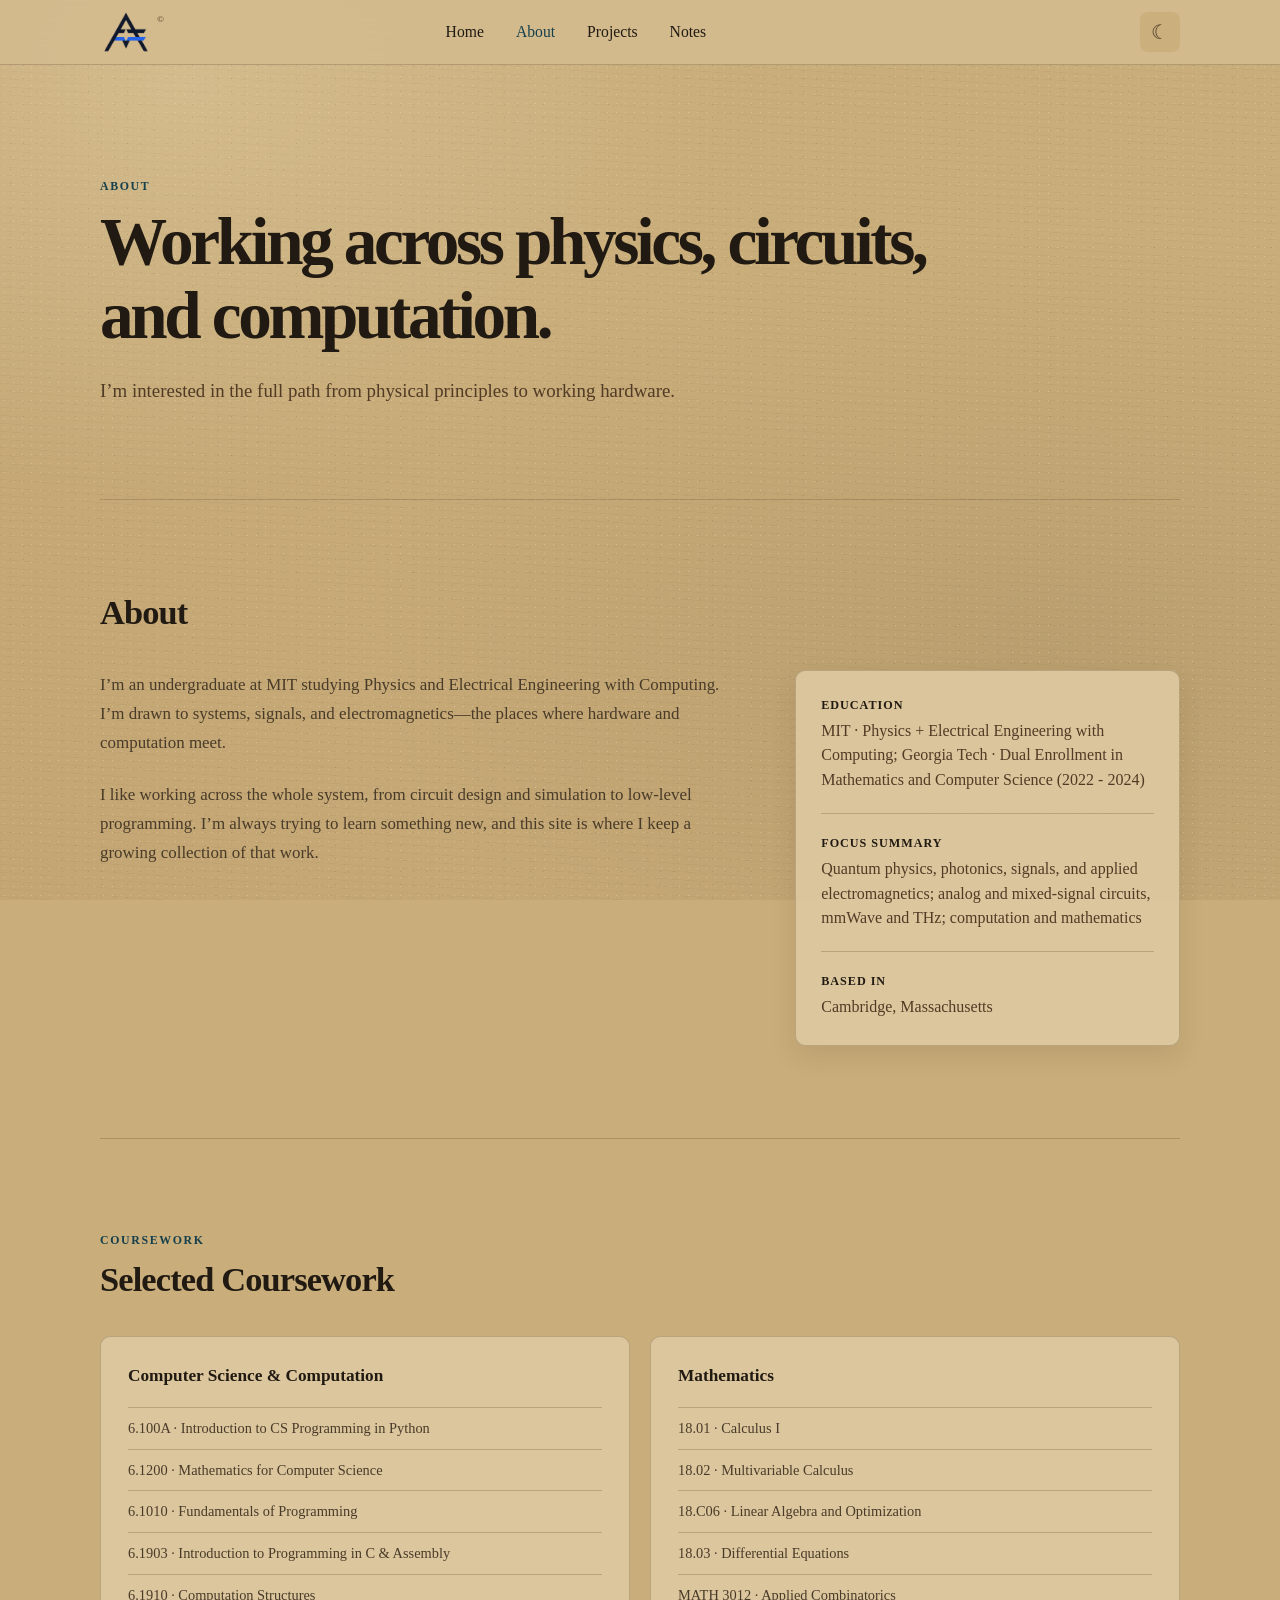
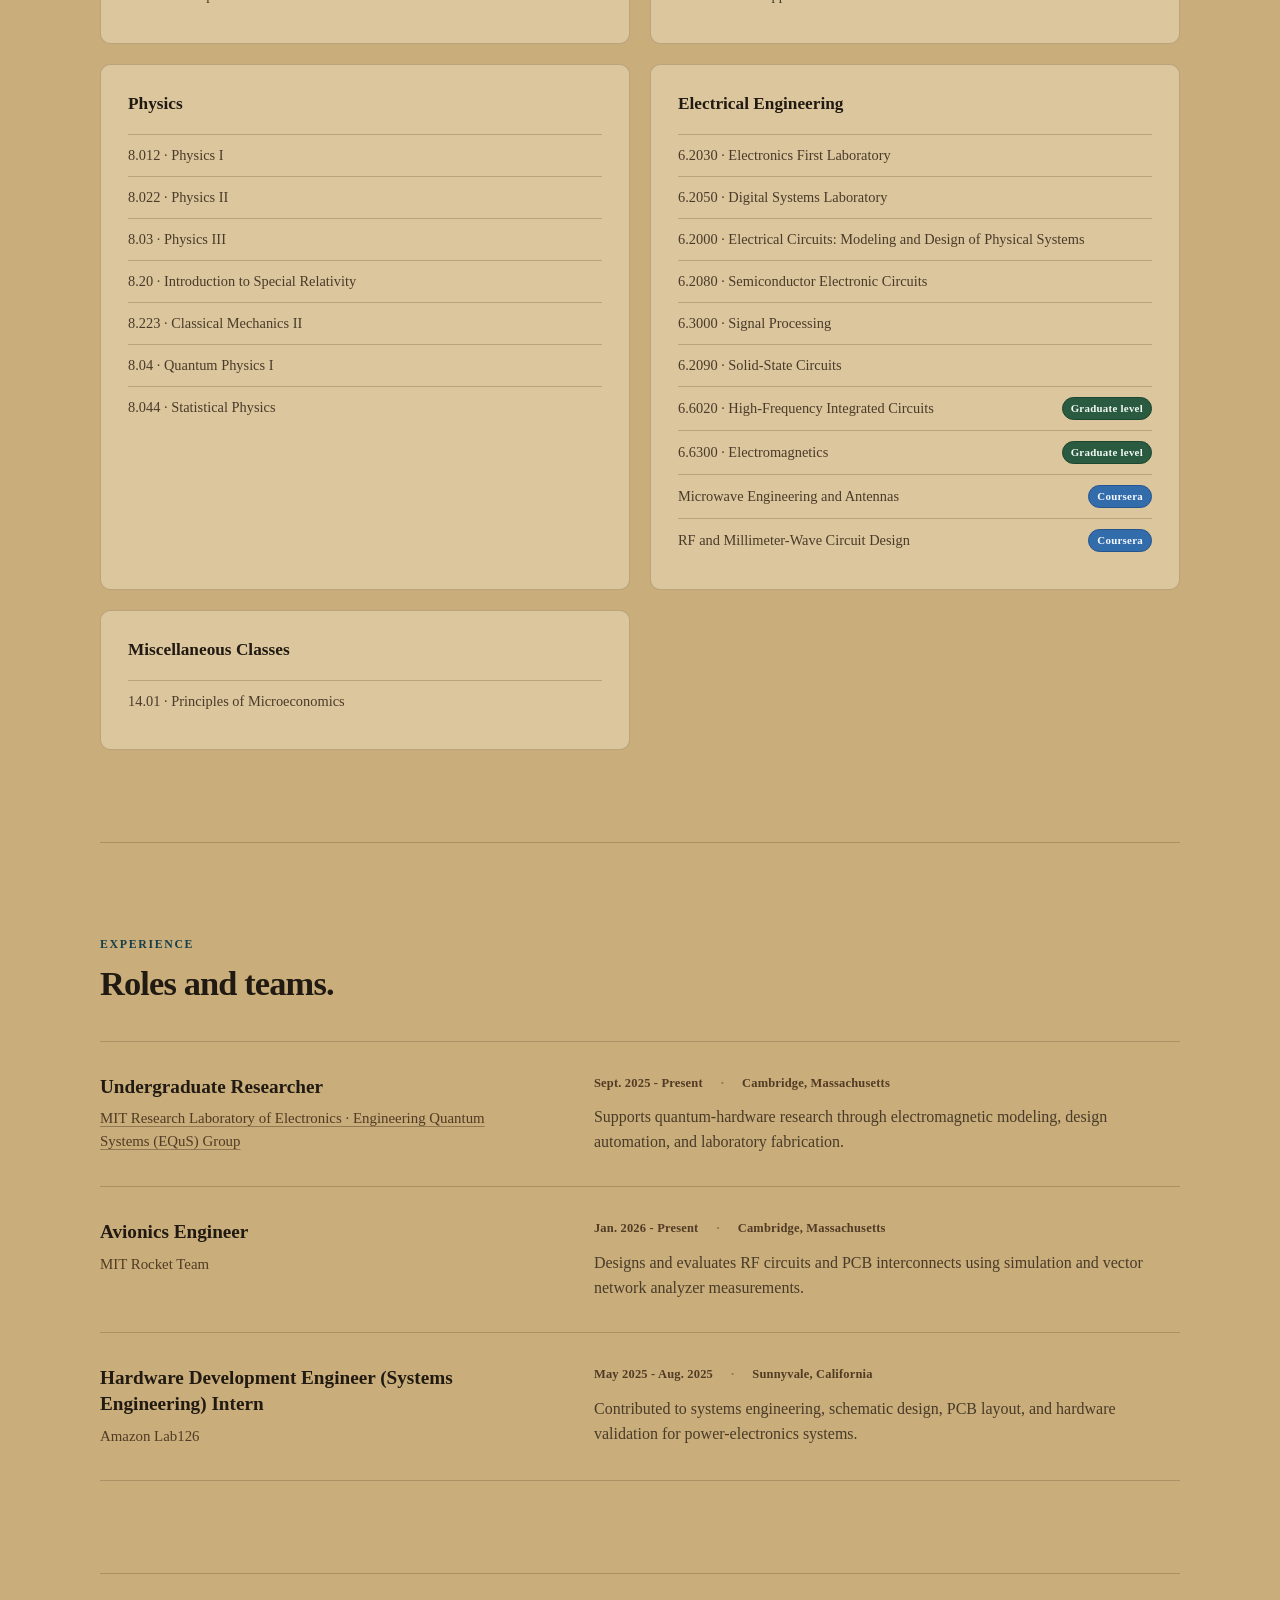
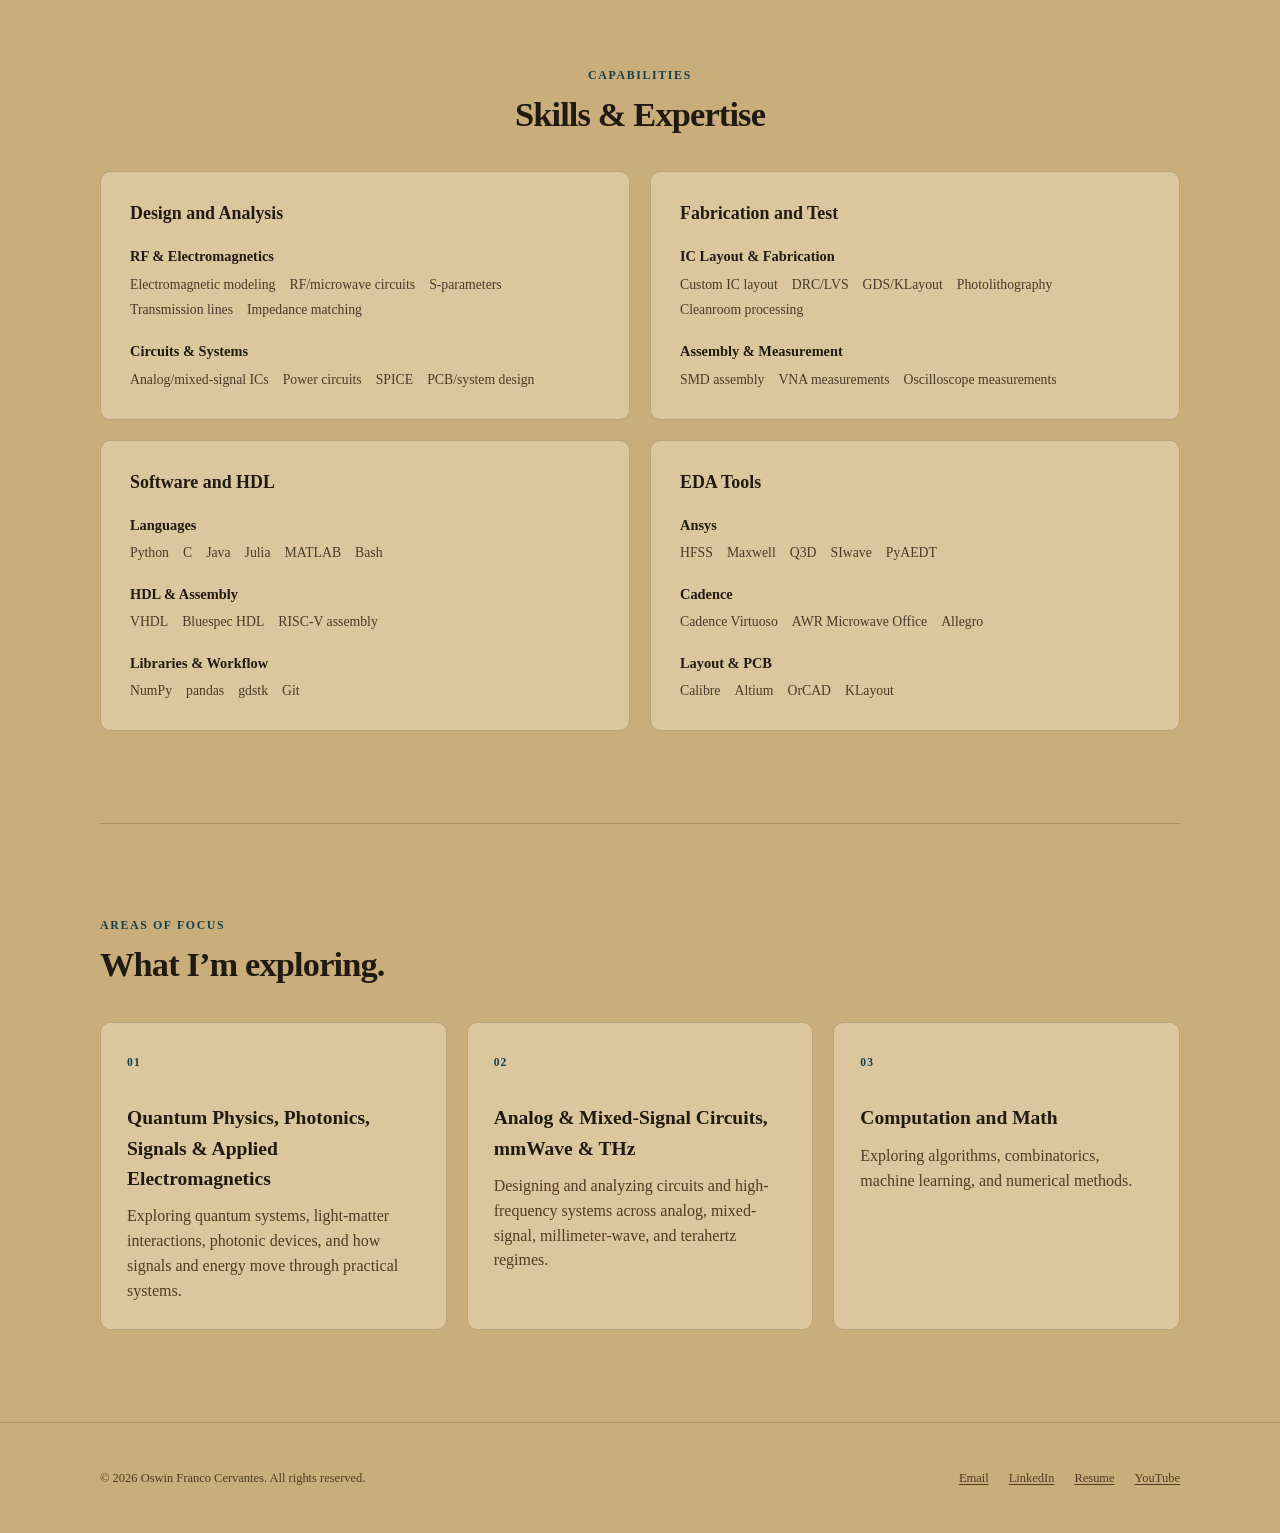
==== commit 53fd487b: "Switch website typography to Georgia" ====
--- a/about.html
+++ b/about.html
@@ -7,7 +7,7 @@
   <meta name="description" content="About Oswin Franco Cervantes, an MIT undergraduate studying physics and electrical engineering with computing.">
   <meta name="theme-color" content="#c9ad7a">
   <link rel="icon" type="image/png" href="assets/af-logo.png">
-  <link rel="stylesheet" href="style.css?v=20260821-2">
+  <link rel="stylesheet" href="style.css?v=20260821-4">
   <script>
     document.documentElement.classList.add("js");
     try {
--- a/style.css
+++ b/style.css
@@ -23,7 +23,7 @@
   --art-surface: rgba(222, 201, 161, 0.84);
   --art-surface-strong: rgba(222, 201, 161, 0.94);
   --art-line: rgba(77, 55, 29, 0.3);
-  --sans: -apple-system, BlinkMacSystemFont, "Segoe UI", Roboto, Oxygen, Ubuntu, Cantarell, "Helvetica Neue", sans-serif;
+  --typeface: Georgia, "Times New Roman", Times, serif;
 }
 
 :root[data-theme="dark"] {
@@ -84,7 +84,7 @@
   background-size: 9px 9px, 13px 13px, 100% 100%, 100% 100%, 100% 100%, auto;
   background-attachment: fixed;
   color: var(--text);
-  font-family: var(--sans);
+  font-family: var(--typeface);
   font-size: 16px;
   line-height: 1.55;
   -webkit-font-smoothing: antialiased;
@@ -119,7 +119,7 @@
 
 body,
 button {
-  font-family: var(--sans);
+  font-family: var(--typeface);
 }
 
 img {
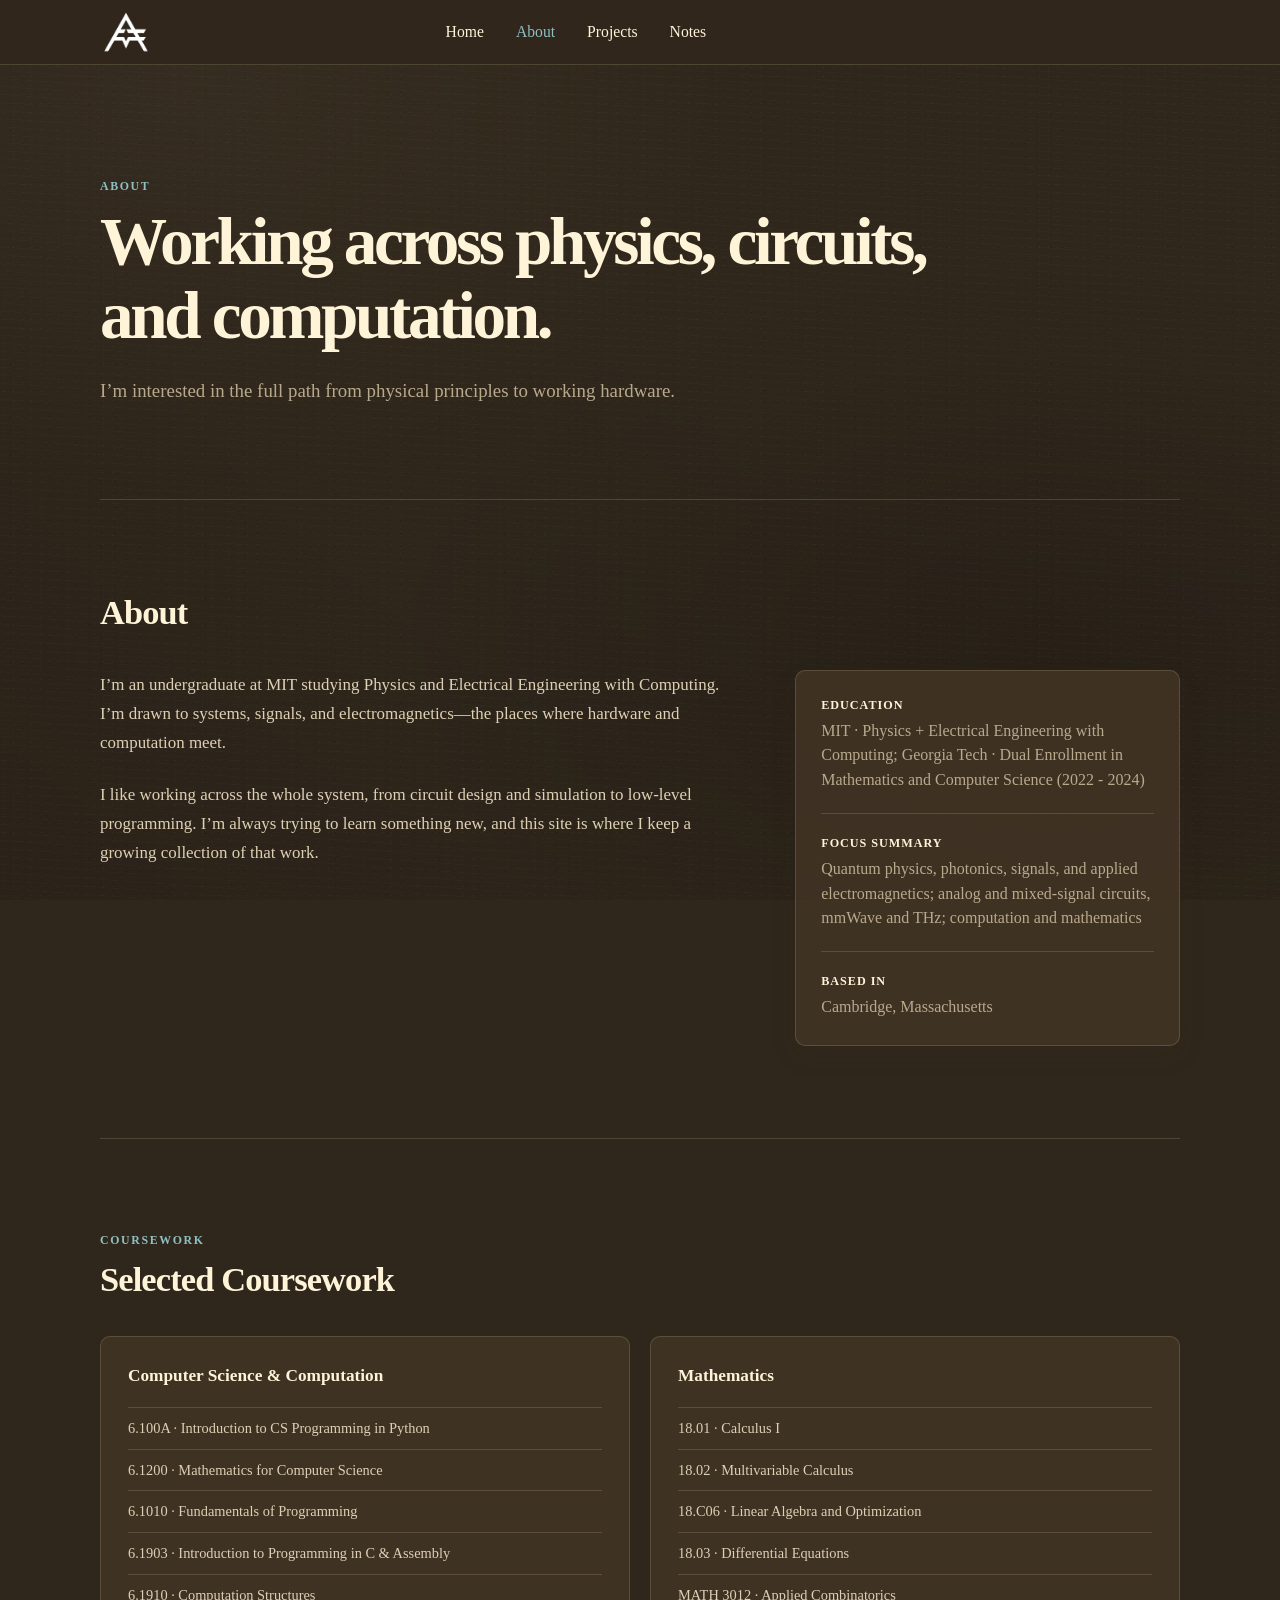
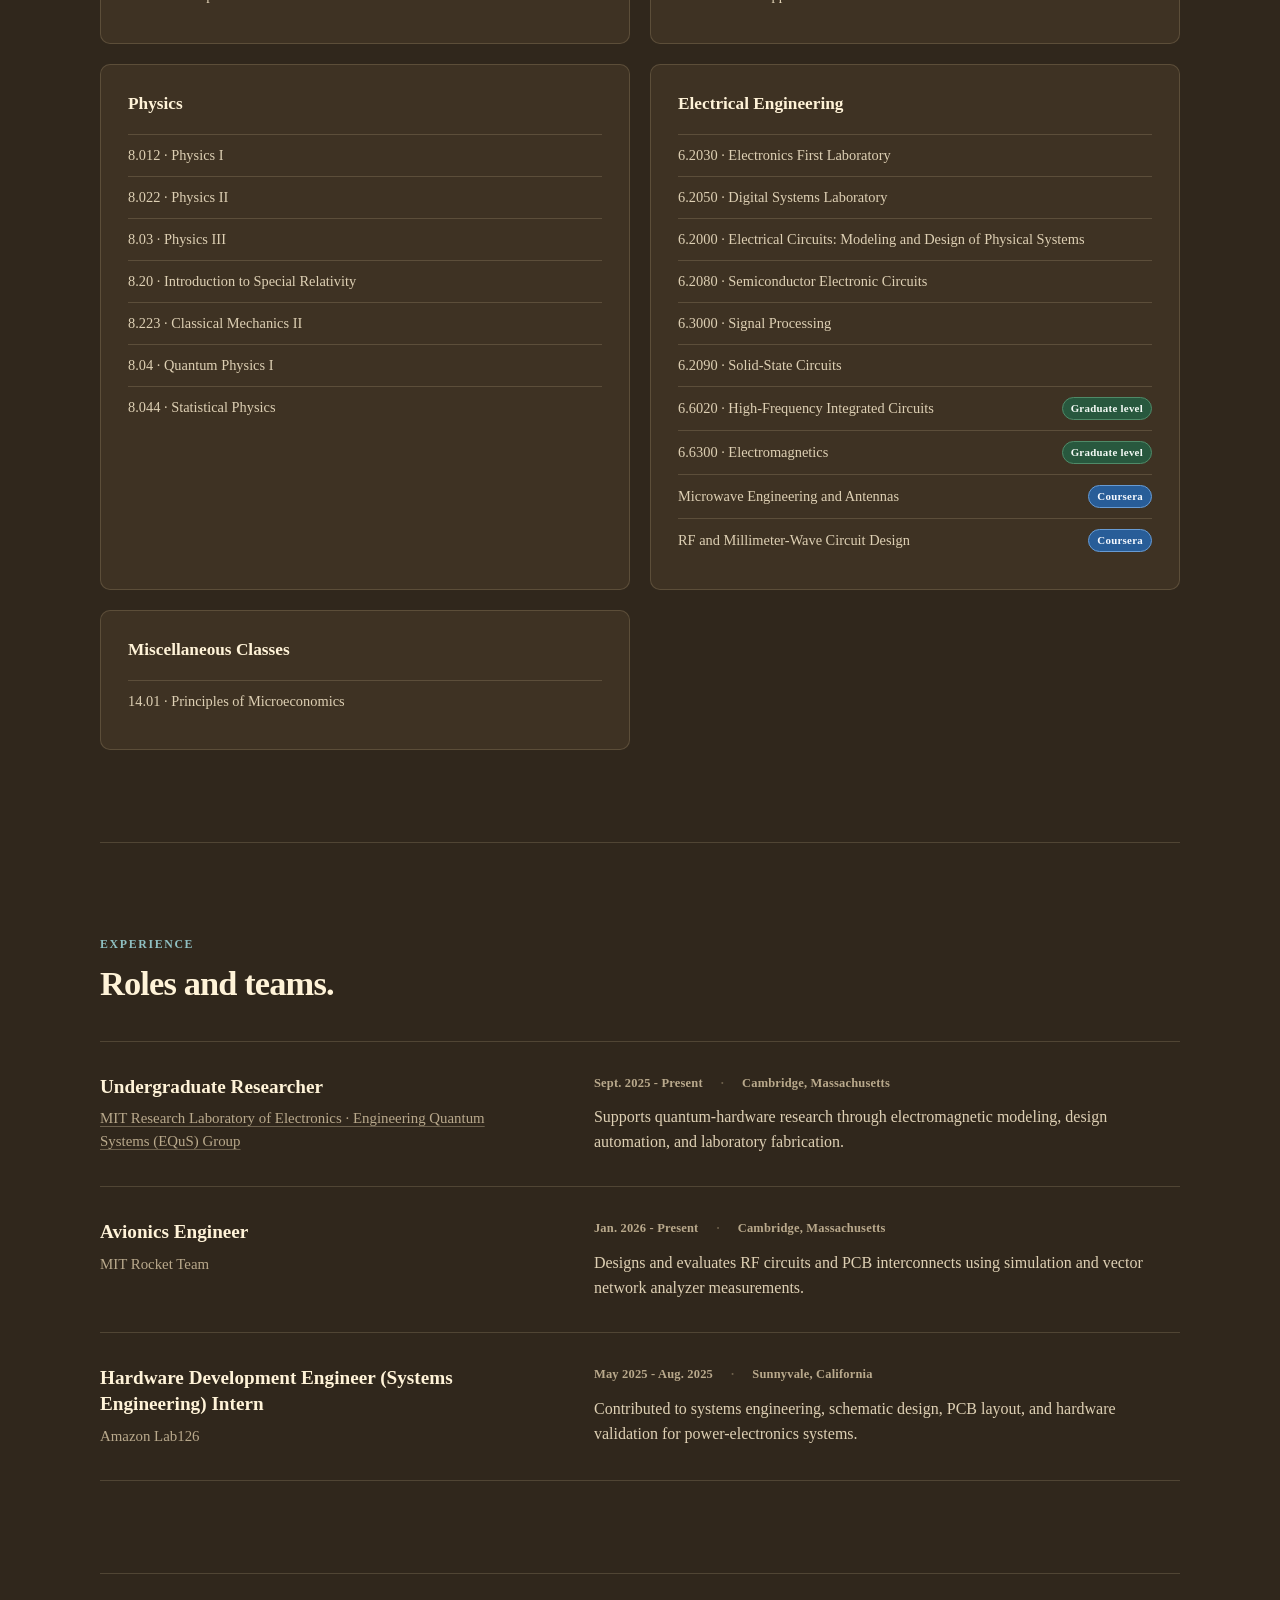
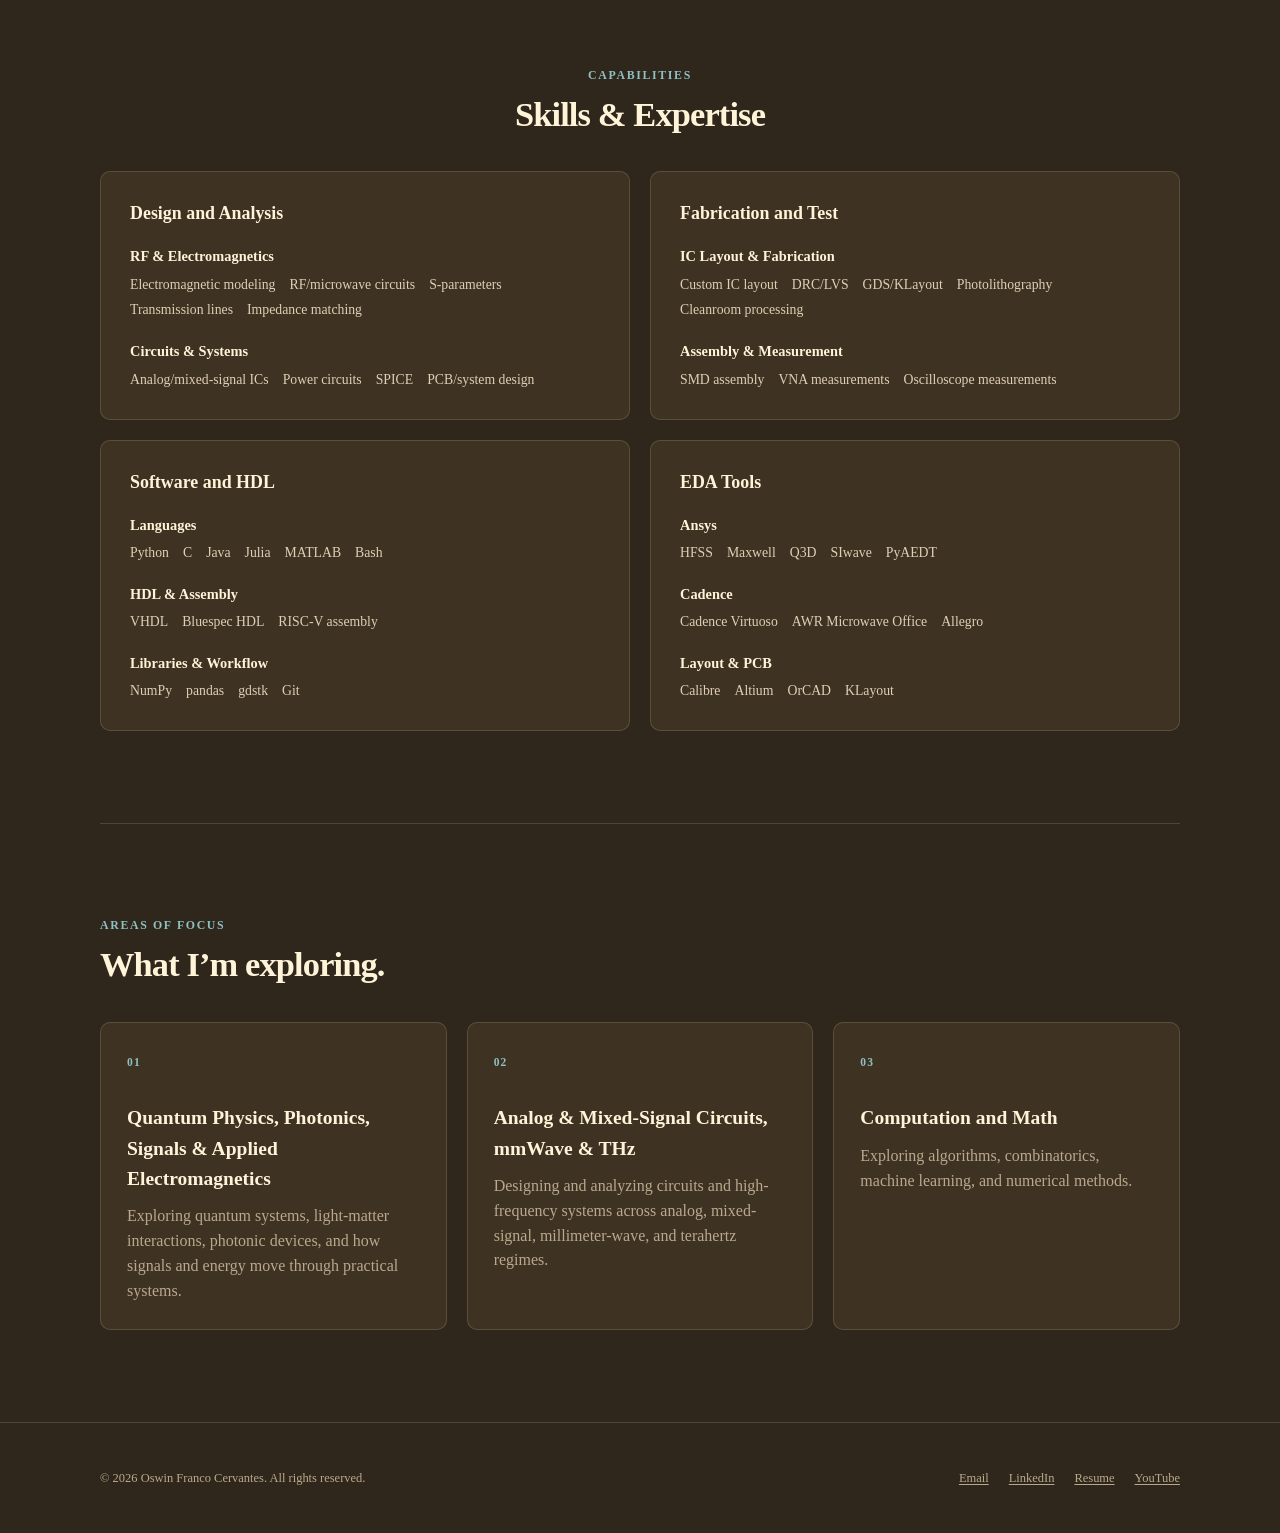
==== commit f293cc5d: "Make dark theme permanent and simplify header" ====
--- a/about.html
+++ b/about.html
@@ -5,16 +5,10 @@
   <meta name="viewport" content="width=device-width, initial-scale=1">
   <title>About — Oswin Franco Cervantes</title>
   <meta name="description" content="About Oswin Franco Cervantes, an MIT undergraduate studying physics and electrical engineering with computing.">
-  <meta name="theme-color" content="#c9ad7a">
+  <meta name="theme-color" content="#30271c">
   <link rel="icon" type="image/png" href="assets/af-logo.png">
-  <link rel="stylesheet" href="style.css?v=20260821-4">
-  <script>
-    document.documentElement.classList.add("js");
-    try {
-      const savedTheme = localStorage.getItem("oswin-theme");
-      if (savedTheme) document.documentElement.dataset.theme = savedTheme;
-    } catch (_error) {}
-  </script>
+  <link rel="stylesheet" href="style.css?v=20260828-2">
+  <script>document.documentElement.classList.add("js");</script>
 </head>
 <body>
   <a class="skip-link" href="#main-content">Skip to content</a>
@@ -23,7 +17,6 @@
     <div class="nav-shell">
       <a class="brand" href="index.html" aria-label="Oswin Cervantes home">
         <img class="brand-logo" src="assets/af-logo.png" alt="" aria-hidden="true">
-        <span class="brand-copyright" aria-hidden="true">©</span>
       </a>
 
       <div class="header-actions">
@@ -37,11 +30,6 @@
           <a href="projects.html">Projects</a>
           <a href="notes.html">Notes</a>
         </nav>
-
-        <button class="theme-toggle" id="theme-toggle" type="button" aria-label="Switch to dark mode" title="Switch color theme">
-          <span data-theme-icon aria-hidden="true">◐</span>
-          <span class="visually-hidden" data-theme-label>Dark mode</span>
-        </button>
       </div>
     </div>
   </header>
@@ -347,6 +335,6 @@
     </div>
   </footer>
 
-  <script src="script.js?v=20260821-1"></script>
+  <script src="script.js?v=20260828-1"></script>
 </body>
 </html>
--- a/style.css
+++ b/style.css
@@ -1,32 +1,4 @@
 :root {
-  color-scheme: light;
-  --background: #c9ad7a;
-  --surface: rgba(222, 201, 161, 0.9);
-  --surface-soft: rgba(192, 160, 104, 0.42);
-  --text: #493b29;
-  --heading: #211a12;
-  --muted: #513b25;
-  --line: rgba(77, 55, 29, 0.24);
-  --line-strong: rgba(69, 47, 23, 0.43);
-  --accent: #143f4b;
-  --accent-hover: #183d48;
-  --accent-soft: rgba(40, 87, 102, 0.12);
-  --header: rgba(211, 187, 143, 0.92);
-  --shadow: 0 18px 36px rgba(61, 43, 21, 0.16);
-  --paper-light: rgba(255, 245, 214, 0.23);
-  --paper-dark: rgba(80, 55, 27, 0.11);
-  --paper-fiber: rgba(69, 47, 23, 0.055);
-  --paper-speck-light: rgba(255, 248, 225, 0.3);
-  --paper-speck-dark: rgba(72, 47, 22, 0.15);
-  --paper-stain: rgba(120, 79, 35, 0.1);
-  --art-overlay: rgba(201, 173, 122, 0.4);
-  --art-surface: rgba(222, 201, 161, 0.84);
-  --art-surface-strong: rgba(222, 201, 161, 0.94);
-  --art-line: rgba(77, 55, 29, 0.3);
-  --typeface: Georgia, "Times New Roman", Times, serif;
-}
-
-:root[data-theme="dark"] {
   color-scheme: dark;
   --background: #30271c;
   --surface: rgba(65, 52, 36, 0.92);
@@ -51,6 +23,7 @@
   --art-surface: rgba(65, 52, 36, 0.86);
   --art-surface-strong: rgba(65, 52, 36, 0.94);
   --art-line: rgba(226, 204, 163, 0.22);
+  --typeface: Georgia, "Times New Roman", Times, serif;
 }
 
 *,
@@ -88,7 +61,6 @@
   font-size: 16px;
   line-height: 1.55;
   -webkit-font-smoothing: antialiased;
-  transition: background-color 180ms ease, color 180ms ease;
 }
 
 body.has-art-background {
@@ -203,8 +175,6 @@
 
 .brand {
   display: inline-flex;
-  align-items: flex-start;
-  gap: 5px;
   color: var(--heading);
   text-decoration: none;
 }
@@ -212,17 +182,8 @@
 .brand-logo {
   width: 52px;
   height: 52px;
+  filter: brightness(0) invert(1);
   object-fit: contain;
-}
-
-:root[data-theme="dark"] .brand-logo {
-  filter: brightness(0) invert(1);
-}
-
-.brand-copyright {
-  margin-top: 6px;
-  color: var(--muted);
-  font-size: 0.58rem;
 }
 
 .header-actions {
@@ -254,7 +215,6 @@
   color: var(--accent);
 }
 
-.theme-toggle,
 .menu-toggle {
   display: inline-grid;
   min-width: 40px;
@@ -266,16 +226,9 @@
   cursor: pointer;
 }
 
-.theme-toggle:hover,
 .menu-toggle:hover {
   background: var(--accent-soft);
   color: var(--accent);
-}
-
-.theme-toggle {
-  margin-left: auto;
-  font-size: 1.25rem;
-  line-height: 1;
 }
 
 .menu-toggle {
@@ -664,24 +617,12 @@
 }
 
 .course-level--graduate {
-  border-color: #1c4630;
-  background: #2a5a40;
-  color: #f3faf5;
-}
-
-.course-level--coursera {
-  border-color: #24558e;
-  background: #326cab;
-  color: #f5f9ff;
-}
-
-:root[data-theme="dark"] .course-level--graduate {
   border-color: #4f8a68;
   background: #28583e;
   color: #f4fbf6;
 }
 
-:root[data-theme="dark"] .course-level--coursera {
+.course-level--coursera {
   border-color: #679bd3;
   background: #285d98;
   color: #f5f9ff;
@@ -1152,15 +1093,11 @@
 
 .portfolio-case-number {
   margin: 0 0 9px;
-  color: #2a5a40;
+  color: #86c49d;
   font-size: 0.7rem;
   font-weight: 780;
   letter-spacing: 0.12em;
   text-transform: uppercase;
-}
-
-:root[data-theme="dark"] .portfolio-case-number {
-  color: #86c49d;
 }
 
 .portfolio-case-header h3 {
@@ -1206,15 +1143,11 @@
 
 .portfolio-case-detail h4 {
   margin: 0 0 7px;
-  color: #2a5a40;
+  color: #86c49d;
   font-size: 0.71rem;
   font-weight: 780;
   letter-spacing: 0.08em;
   text-transform: uppercase;
-}
-
-:root[data-theme="dark"] .portfolio-case-detail h4 {
-  color: #86c49d;
 }
 
 .portfolio-case-detail p {
@@ -1364,10 +1297,6 @@
     border-bottom: 1px solid var(--line);
   }
 
-  .theme-toggle {
-    margin-left: 0;
-  }
-
   .hero {
     min-height: auto;
     padding: 145px 0 105px;
@@ -1564,8 +1493,7 @@
 }
 
 @media print {
-  :root,
-  :root[data-theme="dark"] {
+  :root {
     color-scheme: light;
     --background: #ffffff;
     --surface: #ffffff;
@@ -1977,15 +1905,13 @@
     font-size: 6.5pt;
   }
 
-  .portfolio-page .course-level--graduate,
-  :root[data-theme="dark"] .portfolio-page .course-level--graduate {
+  .portfolio-page .course-level--graduate {
     border-color: #1c4630;
     background: #2a5a40;
     color: #ffffff;
   }
 
-  .portfolio-page .course-level--coursera,
-  :root[data-theme="dark"] .portfolio-page .course-level--coursera {
+  .portfolio-page .course-level--coursera {
     border-color: #24558e;
     background: #326cab;
     color: #ffffff;
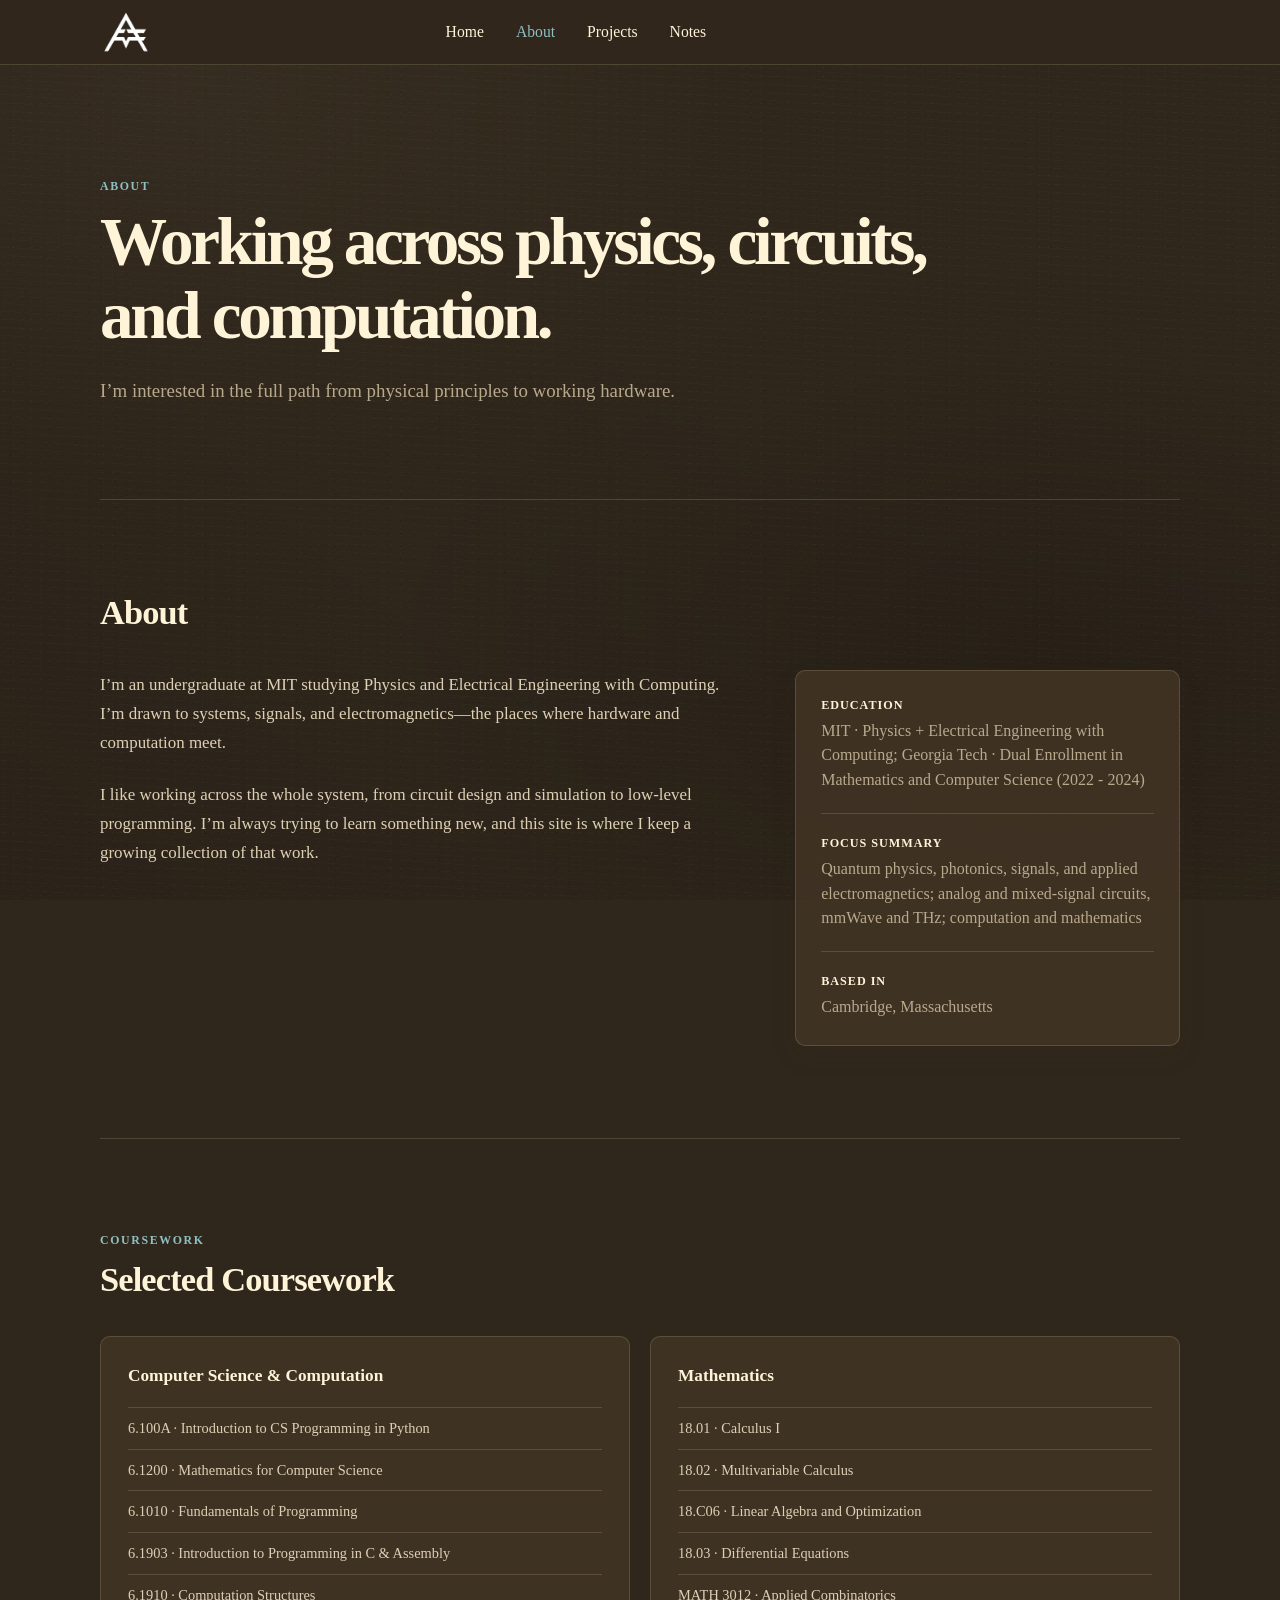
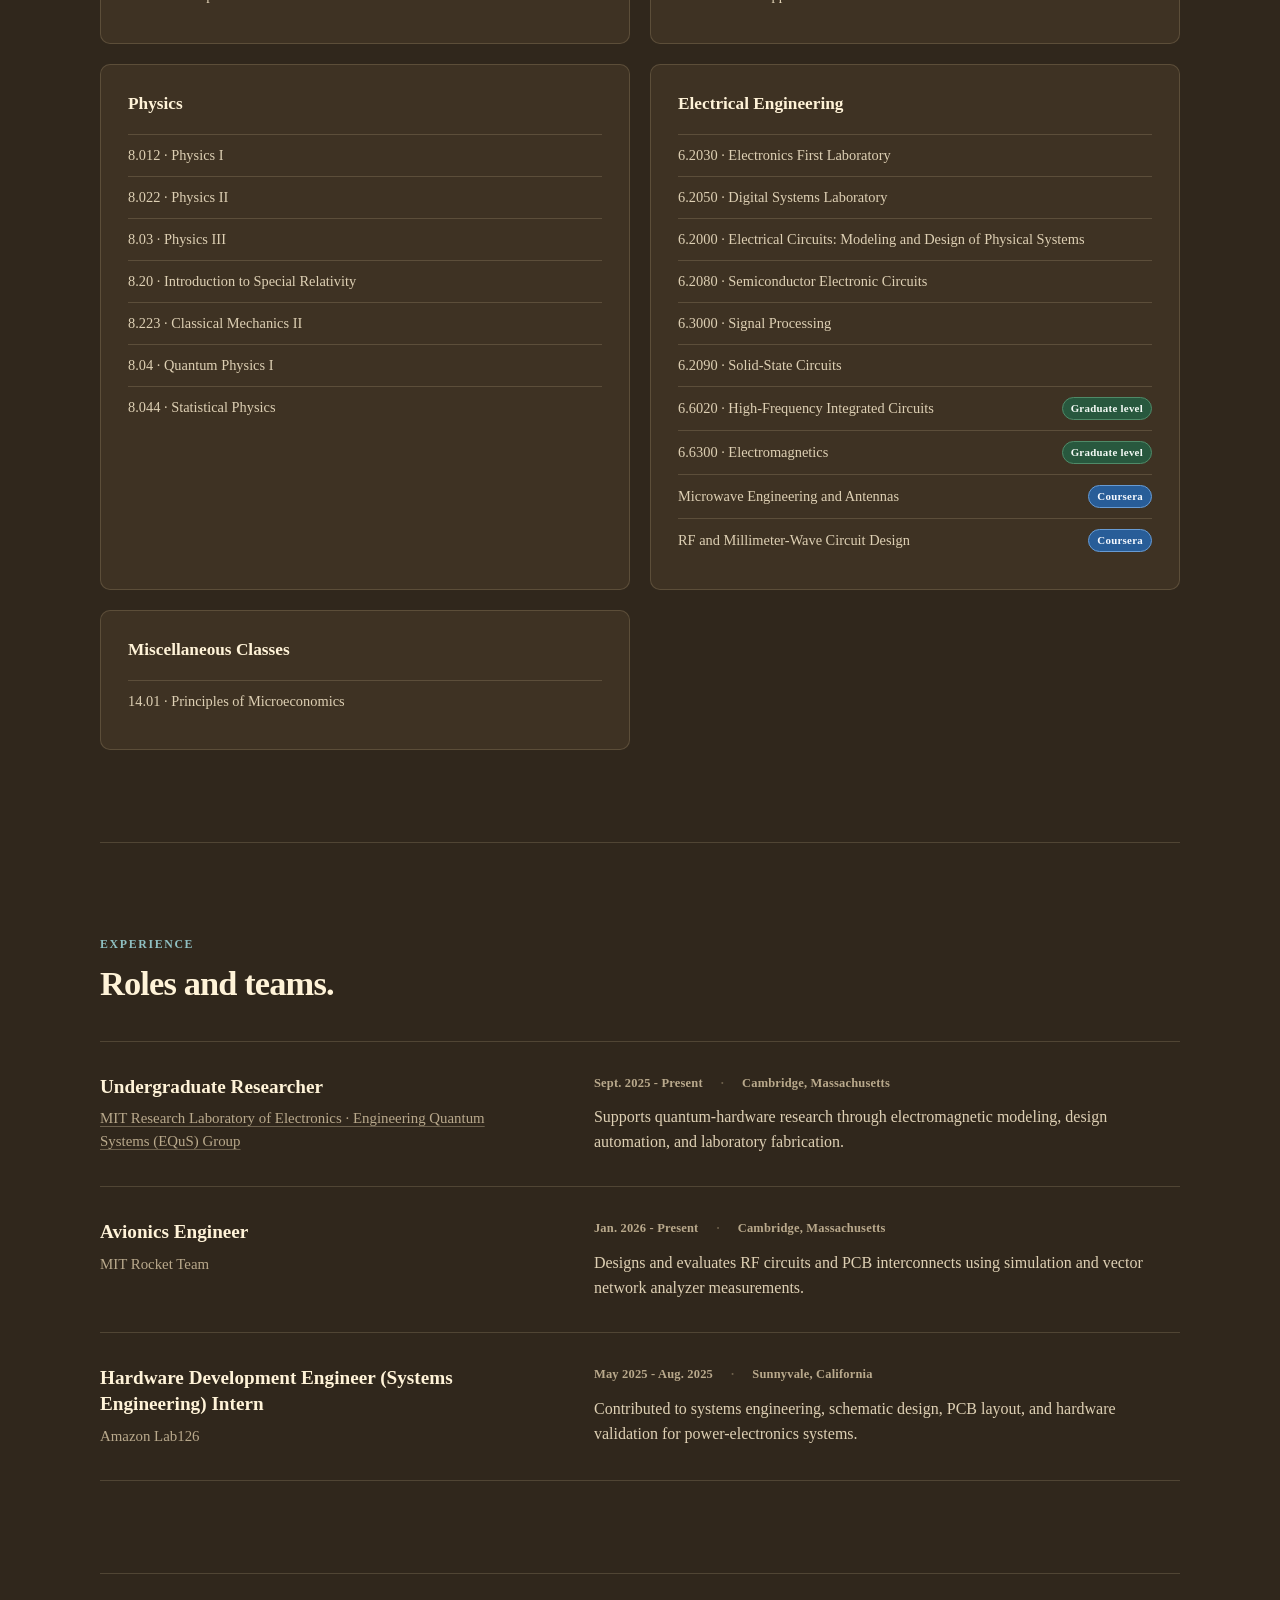
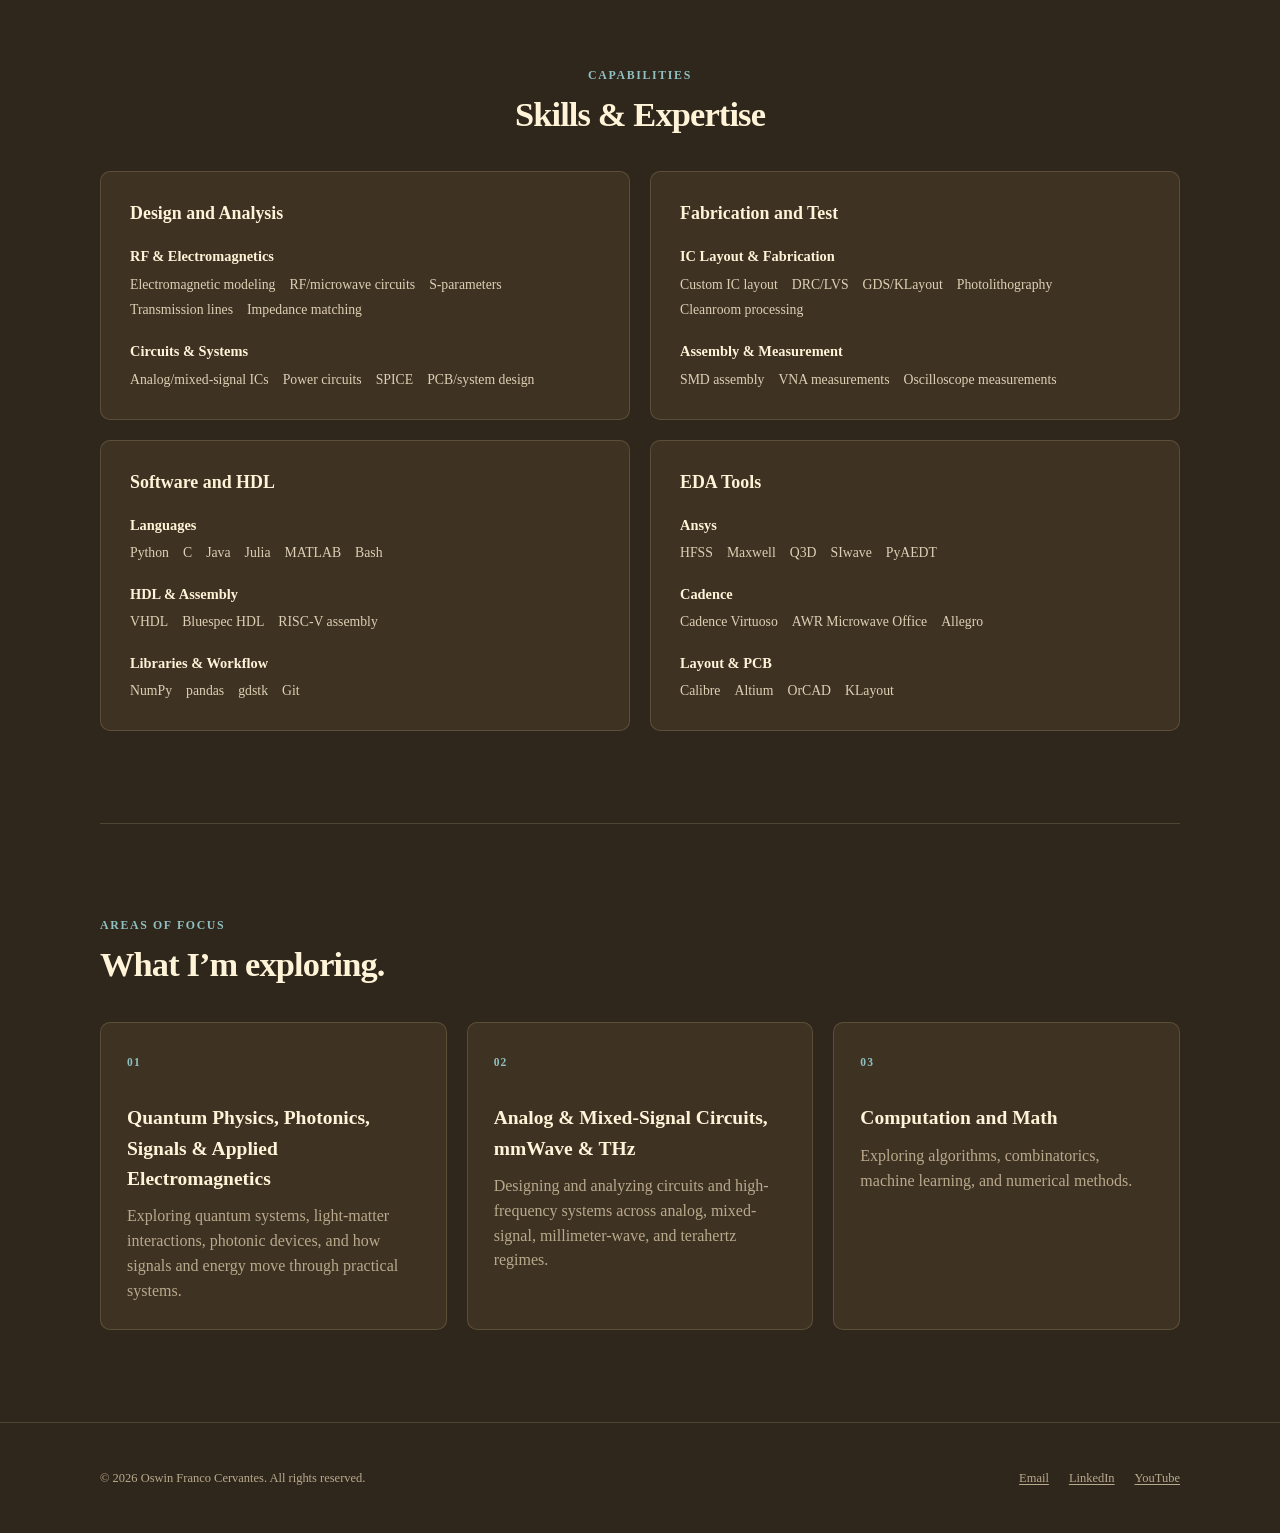
==== commit b892176e: "Remove resume from public website" ====
--- a/about.html
+++ b/about.html
@@ -329,7 +329,6 @@
       <div class="footer-links">
         <a href="mailto:cervanteso@acm.org" data-site-href="contact.email">Email</a>
         <a href="https://www.linkedin.com/in/ocerv/" target="_blank" rel="noopener noreferrer" data-site-href="contact.linkedin">LinkedIn</a>
-        <a href="assets/Oswin_Cervantes_Resume.pdf" target="_blank" rel="noopener noreferrer" data-site-href="contact.resume">Resume</a>
         <a href="https://www.youtube.com/@Oswin_Cervantes" target="_blank" rel="noopener noreferrer" data-site-href="contact.youtube">YouTube</a>
       </div>
     </div>
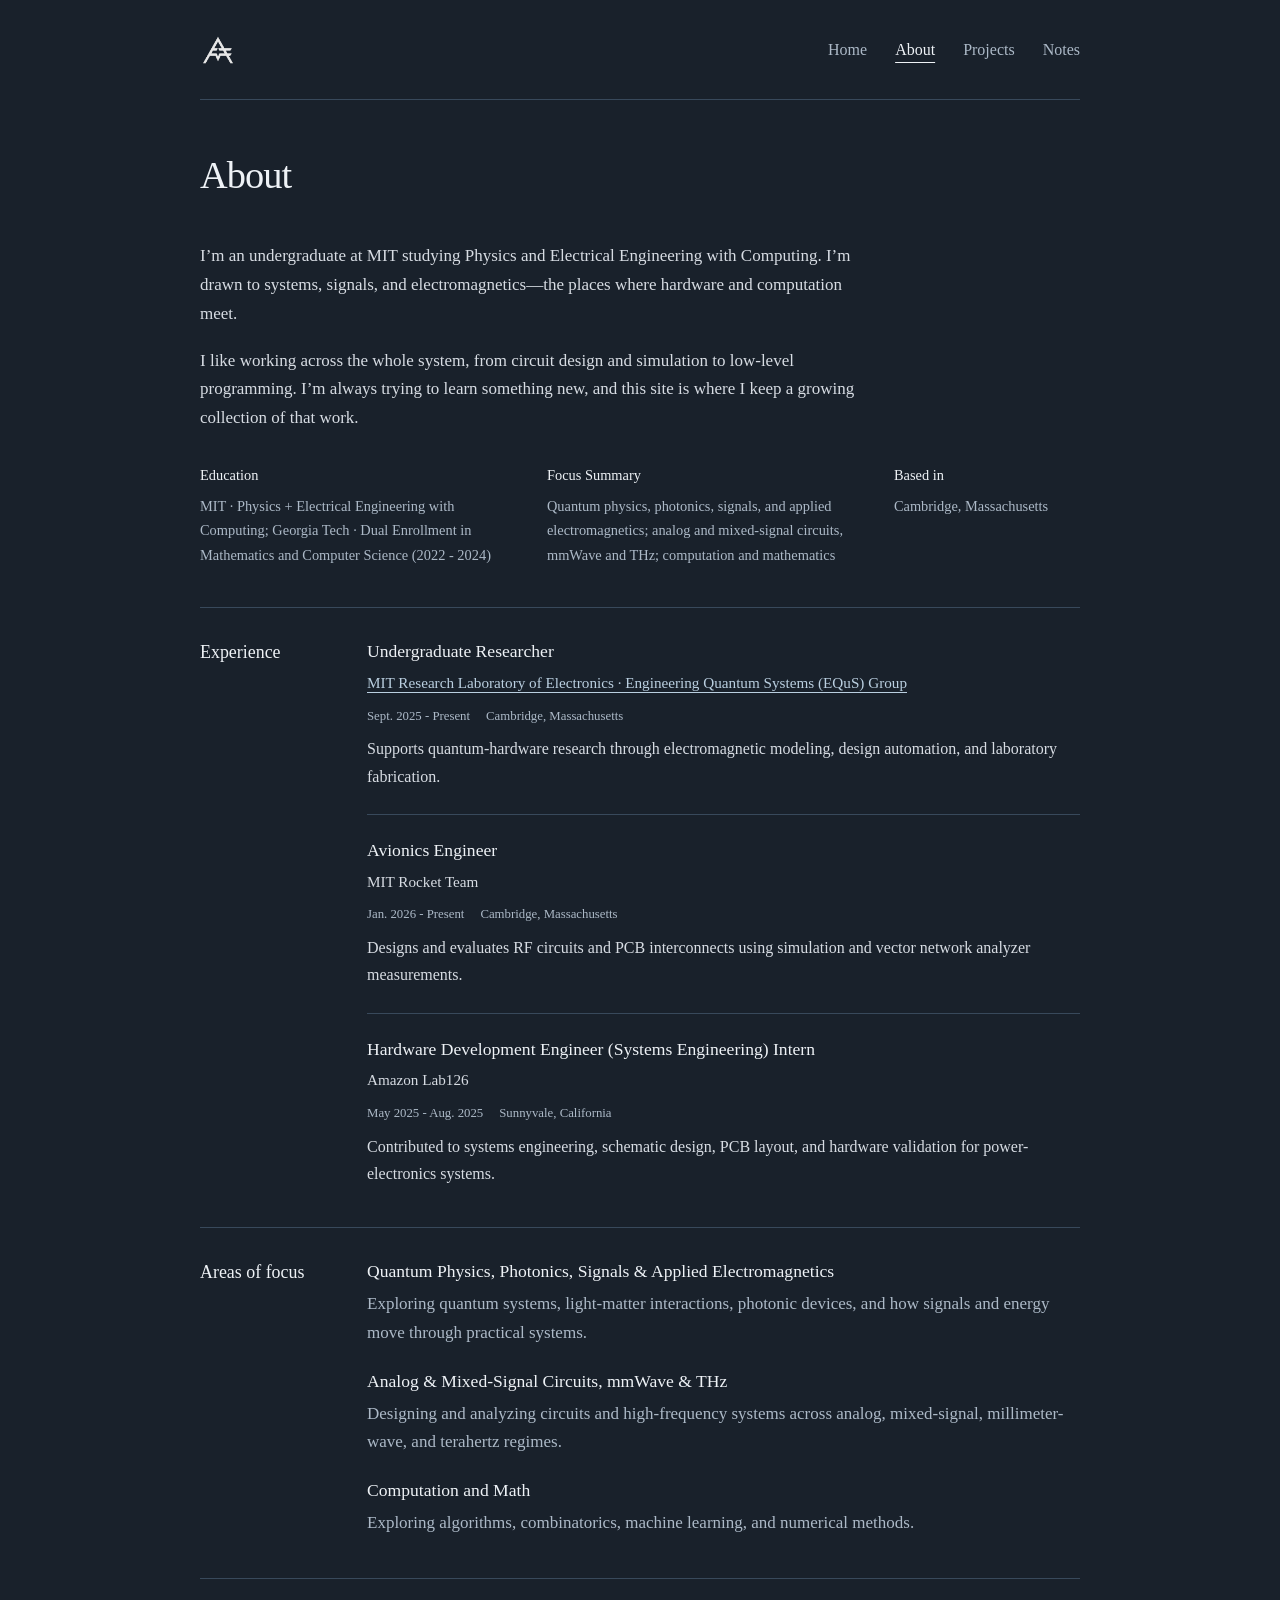
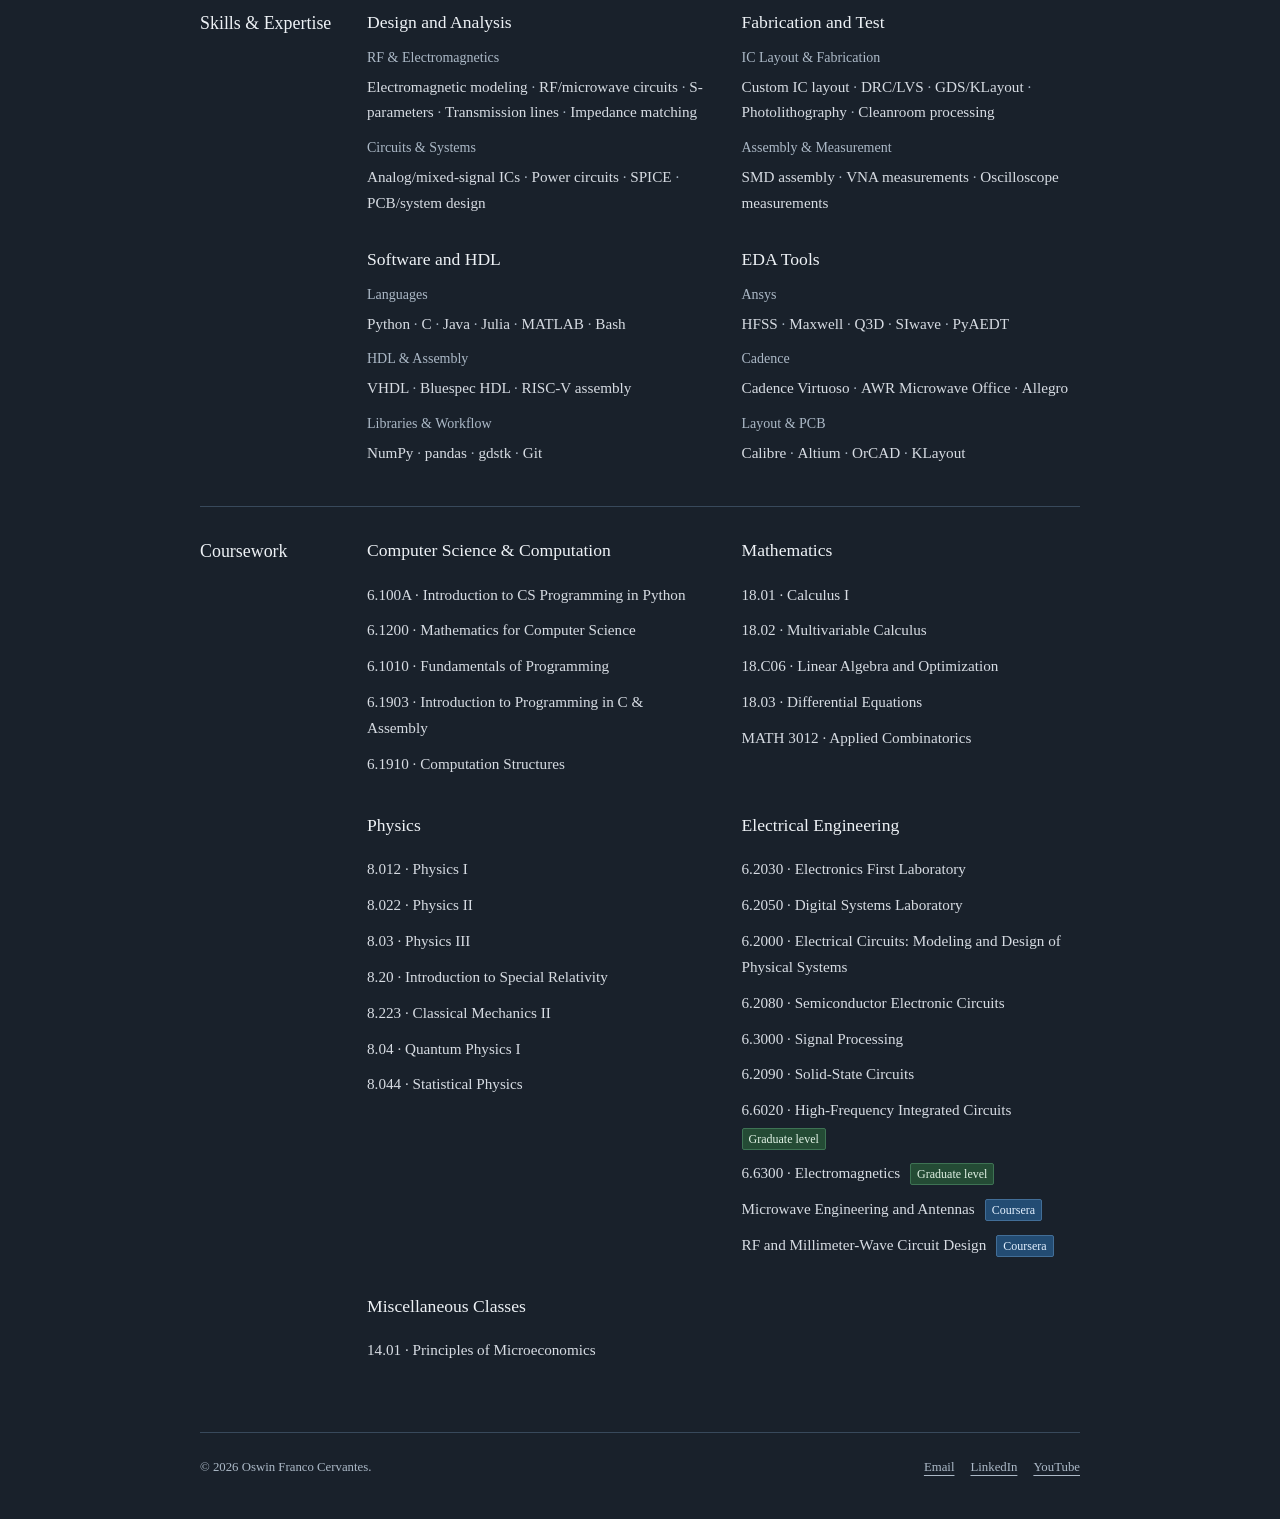
==== commit ffdeb7fa: "Simplify website with distinct page themes" ====
--- a/about.html
+++ b/about.html
@@ -5,12 +5,12 @@
   <meta name="viewport" content="width=device-width, initial-scale=1">
   <title>About — Oswin Franco Cervantes</title>
   <meta name="description" content="About Oswin Franco Cervantes, an MIT undergraduate studying physics and electrical engineering with computing.">
-  <meta name="theme-color" content="#30271c">
+  <meta name="theme-color" content="#19212b">
   <link rel="icon" type="image/png" href="assets/af-logo.png">
-  <link rel="stylesheet" href="style.css?v=20260828-2">
+  <link rel="stylesheet" href="style.css?v=20260905-1">
   <script>document.documentElement.classList.add("js");</script>
 </head>
-<body>
+<body class="about-page">
   <a class="skip-link" href="#main-content">Skip to content</a>
 
   <header class="site-header">
@@ -20,10 +20,6 @@
       </a>
 
       <div class="header-actions">
-        <button class="menu-toggle" id="menu-toggle" type="button" aria-expanded="false" aria-controls="primary-navigation">
-          <span>Menu</span>
-        </button>
-
         <nav class="primary-nav" id="primary-navigation" aria-label="Primary navigation">
           <a href="index.html">Home</a>
           <a href="about.html" aria-current="page">About</a>
@@ -36,16 +32,10 @@
 
   <main id="main-content" class="page-main">
     <header class="page-hero">
-      <p class="section-kicker">About</p>
-      <h1>Working across physics, circuits, and computation.</h1>
-      <p>I’m interested in the full path from physical principles to working hardware.</p>
+      <h1 id="about-title">About</h1>
     </header>
 
-    <section class="page-section about-section" aria-labelledby="about-heading">
-      <div class="section-heading">
-        <h2 id="about-heading">About</h2>
-      </div>
-
+    <section class="page-section about-section" aria-labelledby="about-title">
       <div class="about-grid">
         <div class="prose">
           <p>I’m an undergraduate at MIT studying Physics and Electrical Engineering with Computing. I’m drawn to systems, signals, and electromagnetics—the places where hardware and computation meet.</p>
@@ -69,10 +59,189 @@
       </div>
     </section>
 
+    <section class="page-section" aria-labelledby="experience-heading">
+      <div class="section-heading">
+        <h2 id="experience-heading">Experience</h2>
+      </div>
+
+      <div class="experience-list" id="experience-list">
+        <article class="experience-entry">
+          <div>
+            <h3>Undergraduate Researcher</h3>
+            <p class="experience-organization">
+              <a href="https://equs.mit.edu/undergraduate-students/" target="_blank" rel="noopener noreferrer">MIT Research Laboratory of Electronics · Engineering Quantum Systems (EQuS) Group</a>
+            </p>
+          </div>
+          <div class="experience-details">
+            <p class="experience-meta"><span>Sept. 2025 - Present</span><span>Cambridge, Massachusetts</span></p>
+            <p class="experience-summary">Supports quantum-hardware research through electromagnetic modeling, design automation, and laboratory fabrication.</p>
+          </div>
+        </article>
+
+        <article class="experience-entry">
+          <div>
+            <h3>Avionics Engineer</h3>
+            <p class="experience-organization">MIT Rocket Team</p>
+          </div>
+          <div class="experience-details">
+            <p class="experience-meta"><span>Jan. 2026 - Present</span><span>Cambridge, Massachusetts</span></p>
+            <p class="experience-summary">Designs and evaluates RF circuits and PCB interconnects using simulation and vector network analyzer measurements.</p>
+          </div>
+        </article>
+
+        <article class="experience-entry">
+          <div>
+            <h3>Hardware Development Engineer (Systems Engineering) Intern</h3>
+            <p class="experience-organization">Amazon Lab126</p>
+          </div>
+          <div class="experience-details">
+            <p class="experience-meta"><span>May 2025 - Aug. 2025</span><span>Sunnyvale, California</span></p>
+            <p class="experience-summary">Contributed to systems engineering, schematic design, PCB layout, and hardware validation for power-electronics systems.</p>
+          </div>
+        </article>
+      </div>
+    </section>
+
+    <section class="page-section" aria-labelledby="focus-heading">
+      <div class="section-heading">
+        <h2 id="focus-heading">Areas of focus</h2>
+      </div>
+
+      <div class="focus-grid" id="focus-list">
+        <article class="focus-card">
+          <h3>Quantum Physics, Photonics, Signals &amp; Applied Electromagnetics</h3>
+          <p>Exploring quantum systems, light-matter interactions, photonic devices, and how signals and energy move through practical systems.</p>
+        </article>
+        <article class="focus-card">
+          <h3>Analog &amp; Mixed-Signal Circuits, mmWave &amp; THz</h3>
+          <p>Designing and analyzing circuits and high-frequency systems across analog, mixed-signal, millimeter-wave, and terahertz regimes.</p>
+        </article>
+        <article class="focus-card">
+          <h3>Computation and Math</h3>
+          <p>Exploring algorithms, combinatorics, machine learning, and numerical methods.</p>
+        </article>
+      </div>
+    </section>
+
+    <section class="page-section skills-section" aria-labelledby="skills-heading">
+      <div class="section-heading">
+        <h2 id="skills-heading">Skills &amp; Expertise</h2>
+      </div>
+
+      <div class="skills-grid" id="skills-list">
+        <article class="skill-card">
+          <h3>Design and Analysis</h3>
+          <div class="skill-subgroup">
+            <h4>RF &amp; Electromagnetics</h4>
+            <ul class="skill-list">
+              <li>Electromagnetic modeling</li>
+              <li>RF/microwave circuits</li>
+              <li>S-parameters</li>
+              <li>Transmission lines</li>
+              <li>Impedance matching</li>
+            </ul>
+          </div>
+          <div class="skill-subgroup">
+            <h4>Circuits &amp; Systems</h4>
+            <ul class="skill-list">
+              <li>Analog/mixed-signal ICs</li>
+              <li>Power circuits</li>
+              <li>SPICE</li>
+              <li>PCB/system design</li>
+            </ul>
+          </div>
+        </article>
+
+        <article class="skill-card">
+          <h3>Fabrication and Test</h3>
+          <div class="skill-subgroup">
+            <h4>IC Layout &amp; Fabrication</h4>
+            <ul class="skill-list">
+              <li>Custom IC layout</li>
+              <li>DRC/LVS</li>
+              <li>GDS/KLayout</li>
+              <li>Photolithography</li>
+              <li>Cleanroom processing</li>
+            </ul>
+          </div>
+          <div class="skill-subgroup">
+            <h4>Assembly &amp; Measurement</h4>
+            <ul class="skill-list">
+              <li>SMD assembly</li>
+              <li>VNA measurements</li>
+              <li>Oscilloscope measurements</li>
+            </ul>
+          </div>
+        </article>
+
+        <article class="skill-card">
+          <h3>Software and HDL</h3>
+          <div class="skill-subgroup">
+            <h4>Languages</h4>
+            <ul class="skill-list">
+              <li>Python</li>
+              <li>C</li>
+              <li>Java</li>
+              <li>Julia</li>
+              <li>MATLAB</li>
+              <li>Bash</li>
+            </ul>
+          </div>
+          <div class="skill-subgroup">
+            <h4>HDL &amp; Assembly</h4>
+            <ul class="skill-list">
+              <li>VHDL</li>
+              <li>Bluespec HDL</li>
+              <li>RISC-V assembly</li>
+            </ul>
+          </div>
+          <div class="skill-subgroup">
+            <h4>Libraries &amp; Workflow</h4>
+            <ul class="skill-list">
+              <li>NumPy</li>
+              <li>pandas</li>
+              <li>gdstk</li>
+              <li>Git</li>
+            </ul>
+          </div>
+        </article>
+
+        <article class="skill-card">
+          <h3>EDA Tools</h3>
+          <div class="skill-subgroup">
+            <h4>Ansys</h4>
+            <ul class="skill-list">
+              <li>HFSS</li>
+              <li>Maxwell</li>
+              <li>Q3D</li>
+              <li>SIwave</li>
+              <li>PyAEDT</li>
+            </ul>
+          </div>
+          <div class="skill-subgroup">
+            <h4>Cadence</h4>
+            <ul class="skill-list">
+              <li>Cadence Virtuoso</li>
+              <li>AWR Microwave Office</li>
+              <li>Allegro</li>
+            </ul>
+          </div>
+          <div class="skill-subgroup">
+            <h4>Layout &amp; PCB</h4>
+            <ul class="skill-list">
+              <li>Calibre</li>
+              <li>Altium</li>
+              <li>OrCAD</li>
+              <li>KLayout</li>
+            </ul>
+          </div>
+        </article>
+      </div>
+    </section>
+
     <section class="page-section coursework-section" aria-labelledby="coursework-heading">
       <div class="section-heading">
-        <p class="section-kicker">Coursework</p>
-        <h2 id="coursework-heading">Selected Coursework</h2>
+        <h2 id="coursework-heading">Coursework</h2>
       </div>
 
       <div class="coursework-grid" id="coursework-list">
@@ -135,197 +304,11 @@
         </article>
       </div>
     </section>
-
-    <section class="page-section" aria-labelledby="experience-heading">
-      <div class="section-heading">
-        <p class="section-kicker">Experience</p>
-        <h2 id="experience-heading">Roles and teams.</h2>
-      </div>
-
-      <div class="experience-list" id="experience-list">
-        <article class="experience-entry">
-          <div>
-            <h3>Undergraduate Researcher</h3>
-            <p class="experience-organization">
-              <a href="https://equs.mit.edu/undergraduate-students/" target="_blank" rel="noopener noreferrer">MIT Research Laboratory of Electronics · Engineering Quantum Systems (EQuS) Group</a>
-            </p>
-          </div>
-          <div class="experience-details">
-            <p class="experience-meta"><span>Sept. 2025 - Present</span><span>Cambridge, Massachusetts</span></p>
-            <p class="experience-summary">Supports quantum-hardware research through electromagnetic modeling, design automation, and laboratory fabrication.</p>
-          </div>
-        </article>
-
-        <article class="experience-entry">
-          <div>
-            <h3>Avionics Engineer</h3>
-            <p class="experience-organization">MIT Rocket Team</p>
-          </div>
-          <div class="experience-details">
-            <p class="experience-meta"><span>Jan. 2026 - Present</span><span>Cambridge, Massachusetts</span></p>
-            <p class="experience-summary">Designs and evaluates RF circuits and PCB interconnects using simulation and vector network analyzer measurements.</p>
-          </div>
-        </article>
-
-        <article class="experience-entry">
-          <div>
-            <h3>Hardware Development Engineer (Systems Engineering) Intern</h3>
-            <p class="experience-organization">Amazon Lab126</p>
-          </div>
-          <div class="experience-details">
-            <p class="experience-meta"><span>May 2025 - Aug. 2025</span><span>Sunnyvale, California</span></p>
-            <p class="experience-summary">Contributed to systems engineering, schematic design, PCB layout, and hardware validation for power-electronics systems.</p>
-          </div>
-        </article>
-      </div>
-    </section>
-
-    <section class="page-section skills-section" aria-labelledby="skills-heading">
-      <div class="section-heading">
-        <p class="section-kicker">Capabilities</p>
-        <h2 id="skills-heading">Skills &amp; Expertise</h2>
-      </div>
-
-      <div class="skills-grid" id="skills-list">
-        <article class="skill-card">
-          <h3>Design and Analysis</h3>
-          <div class="skill-subgroup">
-            <h4>RF &amp; Electromagnetics</h4>
-            <ul class="skill-list">
-              <li>Electromagnetic modeling</li>
-              <li>RF/microwave circuits</li>
-              <li>S-parameters</li>
-              <li>Transmission lines</li>
-              <li>Impedance matching</li>
-            </ul>
-          </div>
-          <div class="skill-subgroup">
-            <h4>Circuits &amp; Systems</h4>
-            <ul class="skill-list">
-              <li>Analog/mixed-signal ICs</li>
-              <li>Power circuits</li>
-              <li>SPICE</li>
-              <li>PCB/system design</li>
-            </ul>
-          </div>
-        </article>
-
-        <article class="skill-card">
-          <h3>Fabrication and Test</h3>
-          <div class="skill-subgroup">
-            <h4>IC Layout &amp; Fabrication</h4>
-            <ul class="skill-list">
-              <li>Custom IC layout</li>
-              <li>DRC/LVS</li>
-              <li>GDS/KLayout</li>
-              <li>Photolithography</li>
-              <li>Cleanroom processing</li>
-            </ul>
-          </div>
-          <div class="skill-subgroup">
-            <h4>Assembly &amp; Measurement</h4>
-            <ul class="skill-list">
-              <li>SMD assembly</li>
-              <li>VNA measurements</li>
-              <li>Oscilloscope measurements</li>
-            </ul>
-          </div>
-        </article>
-
-        <article class="skill-card">
-          <h3>Software and HDL</h3>
-          <div class="skill-subgroup">
-            <h4>Languages</h4>
-            <ul class="skill-list">
-              <li>Python</li>
-              <li>C</li>
-              <li>Java</li>
-              <li>Julia</li>
-              <li>MATLAB</li>
-              <li>Bash</li>
-            </ul>
-          </div>
-          <div class="skill-subgroup">
-            <h4>HDL &amp; Assembly</h4>
-            <ul class="skill-list">
-              <li>VHDL</li>
-              <li>Bluespec HDL</li>
-              <li>RISC-V assembly</li>
-            </ul>
-          </div>
-          <div class="skill-subgroup">
-            <h4>Libraries &amp; Workflow</h4>
-            <ul class="skill-list">
-              <li>NumPy</li>
-              <li>pandas</li>
-              <li>gdstk</li>
-              <li>Git</li>
-            </ul>
-          </div>
-        </article>
-
-        <article class="skill-card">
-          <h3>EDA Tools</h3>
-          <div class="skill-subgroup">
-            <h4>Ansys</h4>
-            <ul class="skill-list">
-              <li>HFSS</li>
-              <li>Maxwell</li>
-              <li>Q3D</li>
-              <li>SIwave</li>
-              <li>PyAEDT</li>
-            </ul>
-          </div>
-          <div class="skill-subgroup">
-            <h4>Cadence</h4>
-            <ul class="skill-list">
-              <li>Cadence Virtuoso</li>
-              <li>AWR Microwave Office</li>
-              <li>Allegro</li>
-            </ul>
-          </div>
-          <div class="skill-subgroup">
-            <h4>Layout &amp; PCB</h4>
-            <ul class="skill-list">
-              <li>Calibre</li>
-              <li>Altium</li>
-              <li>OrCAD</li>
-              <li>KLayout</li>
-            </ul>
-          </div>
-        </article>
-      </div>
-    </section>
-
-    <section class="page-section" aria-labelledby="focus-heading">
-      <div class="section-heading">
-        <p class="section-kicker">Areas of focus</p>
-        <h2 id="focus-heading">What I’m exploring.</h2>
-      </div>
-
-      <div class="focus-grid" id="focus-list">
-        <article class="focus-card">
-          <span class="focus-index">01</span>
-          <h3>Quantum Physics, Photonics, Signals &amp; Applied Electromagnetics</h3>
-          <p>Exploring quantum systems, light-matter interactions, photonic devices, and how signals and energy move through practical systems.</p>
-        </article>
-        <article class="focus-card">
-          <span class="focus-index">02</span>
-          <h3>Analog &amp; Mixed-Signal Circuits, mmWave &amp; THz</h3>
-          <p>Designing and analyzing circuits and high-frequency systems across analog, mixed-signal, millimeter-wave, and terahertz regimes.</p>
-        </article>
-        <article class="focus-card">
-          <span class="focus-index">03</span>
-          <h3>Computation and Math</h3>
-          <p>Exploring algorithms, combinatorics, machine learning, and numerical methods.</p>
-        </article>
-      </div>
-    </section>
   </main>
 
   <footer class="site-footer">
     <div class="footer-inner">
-      <p>© <span data-current-year>2026</span> <span data-site-text="profile.fullName">Oswin Franco Cervantes</span>. All rights reserved.</p>
+      <p>© <span data-current-year>2026</span> <span data-site-text="profile.fullName">Oswin Franco Cervantes</span>.</p>
       <div class="footer-links">
         <a href="mailto:cervanteso@acm.org" data-site-href="contact.email">Email</a>
         <a href="https://www.linkedin.com/in/ocerv/" target="_blank" rel="noopener noreferrer" data-site-href="contact.linkedin">LinkedIn</a>
@@ -334,6 +317,6 @@
     </div>
   </footer>
 
-  <script src="script.js?v=20260828-1"></script>
+  <script src="script.js?v=20260905-1"></script>
 </body>
 </html>
--- a/style.css
+++ b/style.css
@@ -1,1945 +1,270 @@
+/* Shared design. Each page's palette is defined below; content lives in JSON. */
 :root {
   color-scheme: dark;
-  --background: #30271c;
-  --surface: rgba(65, 52, 36, 0.92);
-  --surface-soft: rgba(86, 67, 43, 0.68);
-  --text: #ded0b4;
-  --heading: #fff3d8;
-  --muted: #b9a98c;
-  --line: rgba(226, 204, 163, 0.18);
-  --line-strong: rgba(226, 204, 163, 0.34);
-  --accent: #8fc0c2;
-  --accent-hover: #b0d7d6;
-  --accent-soft: rgba(143, 192, 194, 0.12);
-  --header: rgba(48, 39, 28, 0.94);
-  --shadow: 0 18px 36px rgba(10, 7, 4, 0.34);
-  --paper-light: rgba(255, 233, 192, 0.035);
-  --paper-dark: rgba(0, 0, 0, 0.16);
-  --paper-fiber: rgba(255, 229, 181, 0.025);
-  --paper-speck-light: rgba(255, 230, 184, 0.055);
-  --paper-speck-dark: rgba(0, 0, 0, 0.22);
-  --paper-stain: rgba(0, 0, 0, 0.14);
-  --art-overlay: rgba(28, 22, 15, 0.52);
-  --art-surface: rgba(65, 52, 36, 0.86);
-  --art-surface-strong: rgba(65, 52, 36, 0.94);
-  --art-line: rgba(226, 204, 163, 0.22);
+  --background: #1c211e;
+  --surface: #242b26;
+  --surface-soft: #29312b;
+  --text: #dadcd4;
+  --heading: #f0f1e9;
+  --muted: #aeb8ad;
+  --line: #3b483e;
+  --line-strong: #7b8c7e;
+  --accent: #bfceb7;
+  --accent-hover: #eaf0e2;
+  --accent-soft: #354236;
   --typeface: Georgia, "Times New Roman", Times, serif;
-}
-
-*,
-*::before,
-*::after {
-  box-sizing: border-box;
-}
-
-html {
-  scroll-behavior: smooth;
-}
-
-body {
-  margin: 0;
-  background-color: var(--background);
-  background-image:
-    radial-gradient(circle, var(--paper-speck-light) 0 0.6px, transparent 0.85px),
-    radial-gradient(circle, var(--paper-speck-dark) 0 0.48px, transparent 0.82px),
-    radial-gradient(ellipse at 14% 9%, var(--paper-light), transparent 36%),
-    radial-gradient(ellipse at 82% 72%, var(--paper-dark), transparent 46%),
-    radial-gradient(ellipse at 94% 2%, transparent 38%, var(--paper-stain) 118%),
-    repeating-linear-gradient(
-      4deg,
-      transparent 0,
-      transparent 3px,
-      var(--paper-fiber) 3.5px,
-      transparent 4.2px,
-      transparent 8px
-    );
-  background-position: 0 0, 4px 7px, center, center, center, center;
-  background-size: 9px 9px, 13px 13px, 100% 100%, 100% 100%, 100% 100%, auto;
-  background-attachment: fixed;
-  color: var(--text);
-  font-family: var(--typeface);
-  font-size: 16px;
-  line-height: 1.55;
-  -webkit-font-smoothing: antialiased;
-}
-
-body.has-art-background {
-  position: relative;
-  isolation: isolate;
-  background: transparent;
-}
-
-body.has-art-background::before {
-  position: fixed;
-  z-index: 0;
-  inset: 0;
-  background-image:
-    linear-gradient(var(--art-overlay), var(--art-overlay)),
-    var(--home-background-image);
-  background-position: center, var(--home-background-position, center center);
-  background-repeat: no-repeat;
-  background-size: auto, cover;
-  content: "";
-  pointer-events: none;
-}
-
-body.has-art-background > .home-main,
-body.has-art-background > .site-footer {
-  position: relative;
-  z-index: 1;
-}
-
-body,
-button {
-  font-family: var(--typeface);
-}
-
-img {
-  display: block;
-  max-width: 100%;
-}
-
-a {
-  color: var(--accent);
-  text-underline-offset: 0.2em;
-}
-
-a:hover {
-  color: var(--accent-hover);
-}
-
-button {
-  color: inherit;
-}
-
-a:focus-visible,
-button:focus-visible {
-  outline: 3px solid color-mix(in srgb, var(--accent) 32%, transparent);
-  outline-offset: 4px;
-}
-
-.visually-hidden {
-  position: absolute;
-  width: 1px;
-  height: 1px;
-  padding: 0;
-  overflow: hidden;
-  clip: rect(0 0 0 0);
-  white-space: nowrap;
-  border: 0;
-}
-
-.skip-link {
-  position: fixed;
-  top: 12px;
-  left: 12px;
-  z-index: 200;
-  padding: 9px 13px;
-  border-radius: 6px;
-  background: var(--heading);
-  color: var(--background);
-  transform: translateY(-170%);
-}
-
-.skip-link:focus {
-  transform: translateY(0);
-}
-
-.site-header {
-  position: fixed;
-  inset: 0 0 auto;
-  z-index: 100;
-  height: 65px;
-  border-bottom: 1px solid var(--line);
-  background: var(--header);
-  backdrop-filter: blur(14px);
-}
-
-body.has-art-background .site-header,
-body.has-art-background .site-footer {
-  border-color: var(--art-line);
-  background: var(--art-surface-strong);
-  -webkit-backdrop-filter: blur(16px);
-  backdrop-filter: blur(16px);
-}
-
-.nav-shell {
-  position: relative;
-  display: flex;
-  align-items: center;
-  justify-content: space-between;
-  width: min(100% - 40px, 1080px);
-  height: 100%;
-  margin: 0 auto;
-}
-
-.brand {
-  display: inline-flex;
-  color: var(--heading);
-  text-decoration: none;
-}
-
-.brand-logo {
-  width: 52px;
-  height: 52px;
-  filter: brightness(0) invert(1);
-  object-fit: contain;
-}
-
-.header-actions {
-  display: flex;
-  align-items: center;
-  width: min(68%, 735px);
-}
-
-.primary-nav {
-  display: flex;
-  flex: 1;
-  align-items: center;
-  justify-content: flex-start;
-  gap: 32px;
-}
-
-.primary-nav a {
-  display: inline-flex;
-  min-height: 44px;
-  align-items: center;
-  color: var(--heading);
-  font-size: 0.98rem;
-  font-weight: 450;
-  text-decoration: none;
-}
-
-.primary-nav a:hover,
-.primary-nav a[aria-current="page"] {
-  color: var(--accent);
-}
-
-.menu-toggle {
-  display: inline-grid;
-  min-width: 40px;
-  min-height: 40px;
-  place-items: center;
-  border: 0;
-  border-radius: 8px;
-  background: var(--surface-soft);
-  cursor: pointer;
-}
-
-.menu-toggle:hover {
-  background: var(--accent-soft);
-  color: var(--accent);
-}
-
-.menu-toggle {
-  display: none;
-  padding: 0 13px;
-  font-size: 0.86rem;
-  font-weight: 650;
-}
-
-.home-main,
-.page-main,
-.footer-inner {
-  width: min(100% - 40px, 1080px);
-  margin: 0 auto;
-}
-
-.hero {
-  display: grid;
-  min-height: max(720px, 100svh);
-  place-items: center;
-  padding: 130px 0 85px;
-}
-
-.hero-layout {
-  display: grid;
-  grid-template-columns: 255px minmax(0, 1fr);
-  gap: 34px;
-  align-items: center;
-  width: calc(100% - 76px);
-  margin: 0 auto;
-}
-
-body.has-art-background .hero-layout {
-  padding: clamp(28px, 4vw, 44px);
-  border: 1px solid var(--art-line);
-  border-radius: 18px;
-  background: var(--art-surface-strong);
-  box-shadow: 0 24px 58px rgba(61, 43, 21, 0.2);
-  -webkit-backdrop-filter: blur(18px);
-  backdrop-filter: blur(18px);
-}
-
-body.has-art-background .hero-photo {
-  box-shadow: 0 18px 42px rgba(61, 43, 21, 0.26);
-}
-
-.hero-photo {
-  width: 255px;
-  height: 255px;
-  border: 0;
-  border-radius: 50%;
-  box-shadow: var(--shadow);
-  object-fit: cover;
-  object-position: center 24%;
-  transform: translateY(9px);
-}
-
-.hero-copy {
-  transform: translateY(8px);
-}
-
-.hero-copy h1 {
-  margin: 0;
-  color: var(--heading);
-  font-size: clamp(3.2rem, 5vw, 3.75rem);
-  font-weight: 700;
-  letter-spacing: -0.045em;
-  line-height: 1.18;
-}
-
-.hero-role {
-  margin: 20px 0 0;
-  color: var(--text);
-  font-size: clamp(1.22rem, 2vw, 1.55rem);
-  line-height: 1.35;
-}
-
-.hero-statement {
-  max-width: 670px;
-  margin: 17px 0 0;
-  color: var(--muted);
-  font-size: 1.125rem;
-  line-height: 1.55;
-}
-
-.social-links {
-  display: flex;
-  gap: 14px;
-  margin-top: 24px;
-}
-
-.social-link {
-  display: grid;
-  width: 28px;
-  height: 28px;
-  place-items: center;
-  border: 1px solid transparent;
-  border-radius: 7px;
-  background: transparent;
-  color: var(--text);
-  font-size: 0.9rem;
-  font-weight: 800;
-  text-decoration: none;
-  transition: transform 160ms ease, border-color 160ms ease, color 160ms ease;
-}
-
-.social-link--wide {
-  font-size: 0.68rem;
-  letter-spacing: -0.03em;
-}
-
-.social-link:hover {
-  border-color: var(--line);
-  background: var(--surface-soft);
-  color: var(--accent);
-  transform: translateY(-2px);
-}
-
-.home-overview,
-.page-section {
-  padding: 92px 0;
-  border-top: 1px solid var(--line);
-}
-
-body.has-art-background .home-overview {
-  margin-bottom: 72px;
-  padding: clamp(36px, 5vw, 58px);
-  border: 1px solid var(--art-line);
-  border-radius: 18px;
-  background: var(--art-surface-strong);
-  box-shadow: 0 24px 58px rgba(61, 43, 21, 0.18);
-  -webkit-backdrop-filter: blur(18px);
-  backdrop-filter: blur(18px);
-}
-
-.section-heading {
-  max-width: 700px;
-  margin-bottom: 36px;
-}
-
-.section-heading--row {
-  display: flex;
-  max-width: none;
-  align-items: baseline;
-  justify-content: space-between;
-  gap: 24px;
-}
-
-.section-heading--row > p {
-  margin: 0;
-  color: var(--muted);
-  font-size: 0.86rem;
-}
-
-.section-kicker {
-  margin: 0 0 10px;
-  color: var(--accent);
-  font-size: 0.74rem;
-  font-weight: 750;
-  letter-spacing: 0.14em;
-  text-transform: uppercase;
-}
-
-.section-heading h2,
-.page-section h2 {
-  margin: 0;
-  color: var(--heading);
-  font-size: clamp(1.8rem, 3vw, 2.15rem);
-  letter-spacing: -0.025em;
-  line-height: 1.2;
-}
-
-.overview-grid,
-.focus-grid {
-  display: grid;
-  grid-template-columns: repeat(3, minmax(0, 1fr));
-  gap: 20px;
-}
-
-.overview-card,
-.focus-card,
-.profile-card,
-.content-entry,
-.skill-card,
-.coursework-card {
-  border: 1px solid var(--line);
-  border-radius: 10px;
-  background: var(--surface);
-}
-
-body.has-art-background .overview-card {
-  border-color: var(--art-line);
-  background: var(--art-surface);
-  -webkit-backdrop-filter: blur(12px);
-  backdrop-filter: blur(12px);
-}
-
-.overview-card {
-  position: relative;
-  min-height: 245px;
-  padding: 27px;
-  color: var(--text);
-  text-decoration: none;
-  transition: transform 180ms ease, border-color 180ms ease, box-shadow 180ms ease;
-}
-
-.overview-card:hover {
-  border-color: var(--line-strong);
-  box-shadow: var(--shadow);
-  color: var(--text);
-  transform: translateY(-4px);
-}
-
-.overview-number,
-.focus-index {
-  color: var(--accent);
-  font-size: 0.72rem;
-  font-weight: 750;
-  letter-spacing: 0.1em;
-}
-
-.overview-card h3,
-.focus-card h3 {
-  margin: 38px 0 10px;
-  color: var(--heading);
-  font-size: 1.22rem;
-}
-
-.overview-card p,
-.focus-card p {
-  margin: 0;
-  color: var(--muted);
-}
-
-.card-arrow {
-  position: absolute;
-  right: 25px;
-  bottom: 21px;
-  color: var(--accent);
-  font-size: 1.2rem;
-}
-
-.page-main {
-  padding-top: 65px;
-}
-
-.page-hero {
-  max-width: 850px;
-  padding: 112px 0 94px;
-}
-
-.page-hero h1 {
-  margin: 0;
-  color: var(--heading);
-  font-size: clamp(2.7rem, 6vw, 4.2rem);
-  font-weight: 750;
-  letter-spacing: -0.05em;
-  line-height: 1.1;
-}
-
-.page-hero > p:last-child {
-  max-width: 710px;
-  margin: 23px 0 0;
-  color: var(--muted);
-  font-size: 1.18rem;
-}
-
-.projects-screen-hero {
-  max-width: 900px;
-}
-
-.projects-screen-hero .projects-portfolio-summary {
-  max-width: 710px;
-  margin: 23px 0 0;
-  color: var(--muted);
-  font-size: 1.18rem;
-}
-
-.projects-screen-hero .portfolio-toolbar {
-  margin-top: 32px;
-}
-
-.portfolio-print-only {
-  display: none;
-}
-
-.about-grid {
-  display: grid;
-  grid-template-columns: minmax(0, 1.25fr) minmax(300px, 0.75fr);
-  gap: 54px;
-  align-items: start;
-}
-
-.prose {
-  max-width: 690px;
-  color: var(--text);
-  font-size: 1.06rem;
-  line-height: 1.72;
-}
-
-.prose p {
-  margin: 0 0 1.35em;
-}
-
-.profile-card {
-  margin: 0;
-  padding: 5px 25px;
-  box-shadow: 0 10px 26px rgba(61, 43, 21, 0.1);
-}
-
-.profile-card > div {
-  padding: 20px 0;
-  border-bottom: 1px solid var(--line);
-}
-
-.profile-card > div:last-child {
-  border-bottom: 0;
-}
-
-.profile-card dt {
-  margin-bottom: 4px;
-  color: var(--heading);
-  font-size: 0.76rem;
-  font-weight: 750;
-  letter-spacing: 0.08em;
-  text-transform: uppercase;
-}
-
-.profile-card dd {
-  margin: 0;
-  color: var(--muted);
-}
-
-.coursework-grid {
-  display: grid;
-  grid-template-columns: repeat(2, minmax(0, 1fr));
-  gap: 20px;
-}
-
-.coursework-card {
-  padding: 27px;
-}
-
-.coursework-card h3 {
-  margin: 0;
-  color: var(--heading);
-  font-size: 1.08rem;
-  line-height: 1.35;
-}
-
-.coursework-list {
-  margin: 19px 0 0;
-  padding: 0;
-  list-style: none;
-}
-
-.coursework-list li {
-  display: flex;
-  flex-wrap: wrap;
-  align-items: center;
-  gap: 7px 10px;
-  padding: 10px 0;
-  border-top: 1px solid var(--line);
-  color: var(--text);
-  font-size: 0.9rem;
-  line-height: 1.45;
-}
-
-.course-name {
-  flex: 1 1 220px;
-}
-
-.course-level {
-  display: inline-flex;
-  flex: 0 0 auto;
-  align-items: center;
-  min-height: 23px;
-  padding: 2px 8px;
-  border: 1px solid transparent;
-  border-radius: 999px;
-  font-size: 0.68rem;
-  font-weight: 750;
-  letter-spacing: 0.025em;
-  line-height: 1;
-  white-space: nowrap;
-}
-
-.course-level--graduate {
-  border-color: #4f8a68;
-  background: #28583e;
-  color: #f4fbf6;
-}
-
-.course-level--coursera {
-  border-color: #679bd3;
-  background: #285d98;
-  color: #f5f9ff;
-}
-
-.coursework-list a {
-  color: inherit;
-  text-decoration-color: color-mix(in srgb, var(--muted) 45%, transparent);
-}
-
-.coursework-list a:hover {
-  color: var(--accent);
-  text-decoration-color: currentColor;
-}
-
-.experience-list {
-  border-top: 1px solid var(--line);
-}
-
-.experience-entry {
-  display: grid;
-  grid-template-columns: minmax(0, 0.9fr) minmax(0, 1.25fr);
-  gap: clamp(32px, 6vw, 72px);
-  padding: 32px 0;
-  border-bottom: 1px solid var(--line);
-}
-
-.experience-entry h3 {
-  margin: 0;
-  color: var(--heading);
-  font-size: 1.2rem;
-  line-height: 1.35;
-}
-
-.experience-organization {
-  margin: 8px 0 0;
-  color: var(--muted);
-  font-size: 0.93rem;
-  line-height: 1.5;
-}
-
-.experience-organization a {
-  color: inherit;
-  text-decoration-color: color-mix(in srgb, var(--muted) 45%, transparent);
-}
-
-.experience-organization a:hover {
-  color: var(--accent);
-  text-decoration-color: currentColor;
-}
-
-.experience-details {
-  align-self: start;
-}
-
-.experience-meta {
-  display: flex;
-  flex-wrap: wrap;
-  gap: 7px 18px;
-  margin: 0 0 12px;
-  color: var(--muted);
-  font-size: 0.78rem;
-  font-weight: 650;
-  letter-spacing: 0.015em;
-}
-
-.experience-meta span + span::before {
-  margin-right: 18px;
-  color: var(--line-strong);
-  content: "·";
-}
-
-.experience-summary {
-  max-width: 650px;
-  margin: 0;
-  color: var(--text);
-}
-
-.skills-grid {
-  display: grid;
-  grid-template-columns: repeat(2, minmax(0, 1fr));
-  gap: 20px;
-}
-
-.skills-section .section-heading {
-  margin-right: auto;
-  margin-left: auto;
-  text-align: center;
-}
-
-.skill-card {
-  padding: 29px;
-}
-
-.skill-card h3 {
-  margin: 0;
-  color: var(--heading);
-  font-size: 1.12rem;
-  line-height: 1.35;
-}
-
-.skill-subgroup {
-  margin-top: 21px;
-}
-
-.skill-subgroup h4 {
-  margin: 0 0 8px;
-  color: var(--heading);
-  font-size: 0.9rem;
-  font-weight: 700;
-  line-height: 1.4;
-}
-
-.skill-list {
-  display: flex;
-  flex-wrap: wrap;
-  gap: 6px 14px;
-  margin: 0;
-  padding: 0;
-  list-style: none;
-}
-
-.skill-list li {
-  color: var(--text);
-  font-size: 0.86rem;
-  line-height: 1.45;
-}
-
-.focus-card {
-  padding: 26px;
-}
-
-.focus-card h3 {
-  margin-top: 30px;
-}
-
-.content-list {
-  display: grid;
-  gap: 18px;
-}
-
-.content-entry {
-  padding: 28px 30px;
-  transition: border-color 160ms ease, transform 160ms ease;
-}
-
-.content-entry:hover {
-  border-color: var(--line-strong);
-  transform: translateY(-2px);
-}
-
-.content-entry h2,
-.content-entry h2 a,
-.content-entry h3,
-.content-entry h3 a {
-  margin: 0;
-  color: var(--heading);
-  font-size: 1.25rem;
-  line-height: 1.35;
-  text-decoration: none;
-}
-
-.content-entry h2 a:hover,
-.content-entry h3 a:hover {
-  color: var(--accent);
-}
-
-.content-entry p {
-  max-width: 850px;
-  margin: 12px 0 0;
-  color: var(--muted);
-}
-
-.entry-meta {
-  display: flex;
-  flex-wrap: wrap;
-  gap: 9px 18px;
-  margin-top: 16px;
-  color: var(--muted);
-  font-size: 0.79rem;
-}
-
-.entry-tags {
-  color: var(--accent);
-}
-
-.entry-links {
-  display: flex;
-  flex-wrap: wrap;
-  gap: 16px;
-  margin-top: 18px;
-}
-
-.entry-links a {
-  font-size: 0.86rem;
-  font-weight: 650;
-}
-
-.status-message {
-  margin: 0;
-  padding: 30px;
-  border: 1px solid var(--line);
-  border-radius: 10px;
-  background: var(--surface-soft);
-  color: var(--muted);
-}
-
-.site-footer {
-  border-top: 1px solid var(--line);
-}
-
-.footer-inner {
-  display: flex;
-  min-height: 110px;
-  align-items: center;
-  justify-content: space-between;
-  gap: 24px;
-  color: var(--muted);
-  font-size: 0.78rem;
-}
-
-.footer-inner p {
-  margin: 0;
-}
-
-.footer-links {
-  display: flex;
-  gap: 20px;
-}
-
-.footer-links a {
-  color: var(--muted);
-}
-
-.portfolio-cover {
-  padding: 116px 0 72px;
-}
-
-.portfolio-cover-grid {
-  display: grid;
-  grid-template-columns: 168px minmax(0, 1fr);
-  gap: clamp(30px, 5vw, 58px);
-  align-items: center;
-}
-
-.portfolio-photo-frame {
-  padding: 8px;
-  border: 1px solid var(--line);
-  border-radius: 18px;
-  background: var(--surface-soft);
-  box-shadow: 0 18px 38px rgba(61, 43, 21, 0.16);
-}
-
-.portfolio-photo {
-  width: 150px;
-  aspect-ratio: 1;
-  border-radius: 12px;
-  object-fit: cover;
-}
-
-.portfolio-introduction h1 {
-  max-width: 780px;
-  margin: 0;
-  color: var(--heading);
-  font-size: clamp(2.8rem, 6vw, 4.35rem);
-  font-weight: 760;
-  letter-spacing: -0.052em;
-  line-height: 1.04;
-}
-
-.portfolio-role {
-  margin: 17px 0 0;
-  color: var(--heading);
-  font-size: 1.18rem;
-  font-weight: 650;
-}
-
-.portfolio-statement {
-  max-width: 760px;
-  margin: 12px 0 0;
-  color: var(--muted);
-  font-size: 1.03rem;
-}
-
-.portfolio-contact-list {
-  display: flex;
-  flex-wrap: wrap;
-  gap: 9px 18px;
-  margin: 24px 0 0;
-  padding: 0;
-  list-style: none;
-}
-
-.portfolio-contact-list a {
-  color: var(--text);
-  font-size: 0.84rem;
-  font-weight: 650;
-  text-decoration-color: color-mix(in srgb, var(--muted) 45%, transparent);
-}
-
-.portfolio-contact-list a:hover {
-  color: var(--accent);
-  text-decoration-color: currentColor;
-}
-
-.portfolio-profile-grid {
-  display: grid;
-  grid-template-columns: minmax(0, 1.6fr) minmax(220px, 0.6fr);
-  gap: 18px;
-  margin-top: 42px;
-}
-
-.portfolio-profile-item {
-  padding: 21px 23px;
-  border: 1px solid var(--line);
-  border-radius: 10px;
-  background: var(--surface);
-}
-
-.portfolio-profile-item p {
-  margin: 0;
-}
-
-.portfolio-profile-item .portfolio-profile-label {
-  margin-bottom: 7px;
-  color: var(--heading);
-  font-size: 0.71rem;
-  font-weight: 760;
-  letter-spacing: 0.1em;
-  text-transform: uppercase;
-}
-
-.portfolio-toolbar {
-  display: flex;
-  align-items: center;
-  justify-content: space-between;
-  gap: 24px;
-  margin-top: 18px;
-  padding: 22px 24px;
-  border: 1px solid color-mix(in srgb, var(--accent) 23%, var(--line));
-  border-radius: 11px;
-  background: color-mix(in srgb, var(--accent-soft) 58%, var(--surface));
-}
-
-.portfolio-toolbar h2 {
-  margin: 0;
-  color: var(--heading);
-  font-size: 1.05rem;
-}
-
-.portfolio-toolbar p {
-  margin: 5px 0 0;
-  color: var(--muted);
-  font-size: 0.83rem;
-}
-
-.portfolio-print-button {
-  flex: 0 0 auto;
-  min-height: 44px;
-  padding: 0 18px;
-  border: 1px solid var(--heading);
-  border-radius: 8px;
-  background: var(--heading);
-  color: var(--background);
-  cursor: pointer;
-  font-size: 0.86rem;
-  font-weight: 720;
-  transition: transform 160ms ease, opacity 160ms ease;
-}
-
-.portfolio-print-button:hover:not(:disabled) {
-  transform: translateY(-2px);
-}
-
-.portfolio-print-button:disabled {
-  cursor: wait;
-  opacity: 0.48;
-}
-
-.portfolio-toolbar--quiet {
-  display: inline-flex;
-  width: auto;
-  justify-content: flex-start;
-  gap: 11px;
-  margin-top: 28px;
-  padding: 0;
-  border: 0;
-  background: transparent;
-}
-
-.portfolio-toolbar--quiet p {
-  display: flex;
-  align-items: center;
-  gap: 8px;
-  margin: 0;
-  color: var(--muted);
-  font-size: 0.72rem;
-}
-
-.portfolio-toolbar-label {
-  color: var(--heading);
-  font-weight: 680;
-}
-
-.portfolio-print-button--quiet {
-  min-height: 32px;
-  padding: 0 10px;
-  border-color: var(--line);
-  background: transparent;
-  color: var(--muted);
-  font-size: 0.74rem;
-  font-weight: 660;
-}
-
-.portfolio-print-button--quiet:hover:not(:disabled) {
-  border-color: var(--line-strong);
-  background: var(--surface-soft);
-  color: var(--heading);
-  transform: none;
-}
-
-.portfolio-section .section-heading {
-  max-width: none;
-}
-
-.portfolio-page .skills-section .section-heading {
-  margin-right: 0;
-  margin-left: 0;
-  text-align: left;
-}
-
-.portfolio-case-list {
-  display: grid;
-  gap: 26px;
-}
-
-.portfolio-case-study {
-  position: relative;
-  padding: clamp(28px, 4vw, 42px);
-  overflow: hidden;
-  border: 1px solid var(--line);
-  border-top: 4px solid #244c3a;
-  border-radius: 12px;
-  background: var(--surface);
-  box-shadow: 0 16px 34px rgba(61, 43, 21, 0.12);
-}
-
-.portfolio-case-study::after {
-  position: absolute;
-  top: -58px;
-  right: -62px;
-  width: 170px;
-  height: 170px;
-  border: 1px solid color-mix(in srgb, var(--accent) 13%, transparent);
-  border-radius: 50%;
-  content: "";
-  pointer-events: none;
-}
-
-.portfolio-case-header {
-  position: relative;
-  z-index: 1;
-  display: flex;
-  align-items: flex-start;
-  justify-content: space-between;
-  gap: 24px;
-}
-
-.portfolio-case-number {
-  margin: 0 0 9px;
-  color: #86c49d;
-  font-size: 0.7rem;
-  font-weight: 780;
-  letter-spacing: 0.12em;
-  text-transform: uppercase;
-}
-
-.portfolio-case-header h3 {
-  max-width: 780px;
-  margin: 0;
-  color: var(--heading);
-  font-size: clamp(1.45rem, 3vw, 2rem);
-  letter-spacing: -0.025em;
-  line-height: 1.2;
-}
-
-.portfolio-case-date {
-  flex: 0 0 auto;
-  margin: 4px 0 0;
-  color: var(--muted);
-  font-size: 0.78rem;
-  font-weight: 650;
-}
-
-.portfolio-case-overview {
-  position: relative;
-  z-index: 1;
-  max-width: 900px;
-  margin: 18px 0 0;
-  color: var(--muted);
-  font-size: 0.98rem;
-  line-height: 1.65;
-}
-
-.portfolio-case-details {
-  display: grid;
-  grid-template-columns: repeat(2, minmax(0, 1fr));
-  gap: 16px;
-  margin-top: 27px;
-}
-
-.portfolio-case-detail {
-  padding: 19px 20px;
-  border: 1px solid var(--line);
-  border-radius: 9px;
-  background: var(--surface-soft);
-}
-
-.portfolio-case-detail h4 {
-  margin: 0 0 7px;
-  color: #86c49d;
-  font-size: 0.71rem;
-  font-weight: 780;
-  letter-spacing: 0.08em;
-  text-transform: uppercase;
-}
-
-.portfolio-case-detail p {
-  margin: 0;
-  color: var(--text);
-  font-size: 0.9rem;
-  line-height: 1.55;
-}
-
-.portfolio-case-tools {
-  display: grid;
-  grid-template-columns: 130px minmax(0, 1fr);
-  gap: 20px;
-  margin-top: 24px;
-  padding-top: 18px;
-  border-top: 1px solid var(--line);
-}
-
-.portfolio-case-tools span {
-  color: var(--heading);
-  font-size: 0.72rem;
-  font-weight: 780;
-  letter-spacing: 0.07em;
-  text-transform: uppercase;
-}
-
-.portfolio-case-tools p {
-  margin: 0;
-  color: var(--muted);
-  font-size: 0.83rem;
-}
-
-.portfolio-case-study .entry-links {
-  margin-top: 15px;
-}
-
-.portfolio-case-attachments {
-  display: grid;
-  grid-template-columns: 130px minmax(0, 1fr);
-  gap: 20px;
-  margin-top: 16px;
-  padding-top: 16px;
-  border-top: 1px solid var(--line);
-}
-
-.portfolio-case-attachments > span {
-  color: var(--heading);
-  font-size: 0.72rem;
-  font-weight: 780;
-  letter-spacing: 0.07em;
-  text-transform: uppercase;
-}
-
-.portfolio-case-study .portfolio-case-attachments .entry-links {
-  gap: 14px;
-  margin: 0;
-}
-
-.portfolio-case-attachments-empty {
-  margin: 0;
-  color: var(--muted);
-  font-size: 0.8rem;
-}
-
-.portfolio-case-media-grid {
-  display: grid;
-  grid-template-columns: repeat(2, minmax(0, 1fr));
-  gap: 16px;
-  margin-top: 24px;
-}
-
-.portfolio-case-media {
-  margin: 0;
-}
-
-.portfolio-case-media img {
-  width: 100%;
-  border: 1px solid var(--line);
-  border-radius: 9px;
-}
-
-.portfolio-case-media figcaption {
-  margin-top: 7px;
-  color: var(--muted);
-  font-size: 0.74rem;
-}
-
-@media (max-width: 820px) {
-  body.has-art-background::before {
-    background-image:
-      linear-gradient(var(--art-overlay), var(--art-overlay)),
-      var(--home-background-image-mobile, var(--home-background-image));
-    background-position:
-      center,
-      var(--home-background-position-mobile, var(--home-background-position, center center));
+  --measure: 880px;
+}
+/* About: blue ink. Projects: graphite. Notes: warm brown. */
+.about-page {
+  --background: #19212b; --surface: #202b37; --surface-soft: #25323f;
+  --text: #d7dce3; --heading: #eef2f6; --muted: #acb9c7;
+  --line: #38495b; --line-strong: #718ca5;
+  --accent: #bacfe0; --accent-hover: #e5f1fc; --accent-soft: #304258;
+}
+.projects-page {
+  --background: #202122; --surface: #282a2b; --surface-soft: #2e3132;
+  --text: #d9dcdd; --heading: #f1f2f0; --muted: #afb7b9;
+  --line: #42484a; --line-strong: #7e8a8c;
+  --accent: #b8cecf; --accent-hover: #e5f2f3; --accent-soft: #344447;
+}
+.notes-page {
+  --background: #26211e; --surface: #302923; --surface-soft: #382f28;
+  --text: #e0d7cb; --heading: #f5eadc; --muted: #bfb1a0;
+  --line: #514234; --line-strong: #95806b;
+  --accent: #d7bf9e; --accent-hover: #f2e0c7; --accent-soft: #4a3b2d;
+}
+*, *::before, *::after { box-sizing: border-box; }
+html { scroll-padding-top: 24px; }
+body { margin: 0; background: var(--background); color: var(--text); font: 17px/1.7 var(--typeface); -webkit-font-smoothing: antialiased; }
+img { display: block; max-width: 100%; height: auto; }
+a { color: var(--accent); text-underline-offset: 4px; text-decoration-thickness: 1px; }
+a:hover { color: var(--accent-hover); }
+button, input, textarea, select { font: inherit; }
+button { cursor: pointer; }
+button:disabled { opacity: .55; cursor: wait; }
+:focus-visible { outline: 2px solid var(--accent); outline-offset: 5px; }
+h1, h2, h3, h4 { color: var(--heading); line-height: 1.35; }
+h1 { margin: 0 0 18px; font-size: clamp(1.9rem, 4.5vw, 2.4rem); font-weight: 400; letter-spacing: -.025em; }
+h2 { margin: 0 0 22px; font-size: 1.4rem; font-weight: 400; }
+h3 { margin: 0 0 10px; font-size: 1.1rem; font-weight: 400; }
+h4 { margin: 0 0 6px; font-size: 1rem; }
+p { margin: 0 0 18px; }
+ul, ol { padding-left: 1.3em; }
+::selection { background: var(--accent-soft); color: var(--heading); }
+.visually-hidden { position: absolute; width: 1px; height: 1px; padding: 0; margin: -1px; overflow: hidden; clip-path: inset(50%); white-space: nowrap; border: 0; }
+.skip-link { position: absolute; top: 8px; left: 8px; z-index: 10; padding: 8px 14px; background: var(--surface); transform: translateY(-160%); }
+.skip-link:focus { transform: none; }
+
+/* Navigation stays visible on phones; no menu or appearance settings needed. */
+.site-header, .home-main, .page-main, .site-footer { width: min(var(--measure), calc(100% - 48px)); margin-inline: auto; }
+.nav-shell { display: flex; align-items: center; justify-content: space-between; gap: 20px; min-height: 100px; border-bottom: 1px solid var(--line); }
+.brand { display: inline-flex; padding-block: 8px; }
+.brand-logo { width: 36px; height: 36px; object-fit: contain; filter: brightness(0) invert(.9); }
+.primary-nav { display: flex; flex-wrap: wrap; align-items: center; gap: 28px; }
+.primary-nav a { display: inline-flex; align-items: center; min-height: 44px; color: var(--muted); font-size: 1rem; text-decoration: none; }
+.primary-nav a:hover, .primary-nav a[aria-current] { color: var(--heading); text-decoration: underline; text-underline-offset: 7px; }
+.site-footer { margin-top: 64px; border-top: 1px solid var(--line); }
+.footer-inner { display: flex; flex-wrap: wrap; justify-content: space-between; gap: 12px 24px; padding: 24px 0 40px; color: var(--muted); font-size: .8rem; }
+.footer-inner p { margin: 0; }
+.footer-links { display: flex; flex-wrap: wrap; gap: 16px; }
+.footer-links a { color: var(--muted); }
+
+/* Home: portrait, short introduction, and an existing Friedrich painting. */
+.hero { padding: 56px 0 38px; }
+.hero-layout { display: grid; grid-template-columns: minmax(0, 1fr) 100px; gap: 44px; align-items: start; }
+.hero-photo { grid-column: 2; grid-row: 1; width: 100px; height: 122px; object-fit: cover; }
+.hero-copy { grid-column: 1; grid-row: 1; min-width: 0; }
+.hero-role { margin-bottom: 18px; color: var(--muted); font-size: 1rem; }
+.hero-statement { max-width: 610px; }
+.social-links { display: flex; flex-wrap: wrap; gap: 6px 22px; margin-top: 22px; font-size: .9rem; }
+.social-link { display: inline-flex; align-items: center; min-height: 36px; }
+.home-art { display: none; margin: 0; }
+.has-art-background .home-art { display: block; }
+.home-art-image { height: clamp(160px, 23vw, 238px); background-image: var(--home-background-image); background-position: var(--home-background-position, center); background-repeat: no-repeat; background-size: cover; }
+.home-art figcaption { margin-top: 8px; color: var(--muted); font-size: .75rem; text-align: right; }
+.home-overview { margin-top: 34px; }
+.home-directory { margin: 0; }
+.home-directory > div { display: grid; grid-template-columns: 100px minmax(0, 1fr); gap: 24px; padding: 18px 0; border-bottom: 1px solid var(--line); }
+.home-directory > div:last-child { border-bottom: 0; }
+.home-directory dt, .home-directory dd { margin: 0; }
+.home-directory dd { color: var(--muted); font-size: 1rem; }
+
+/* Interior documents share a readable spacing rhythm. */
+.page-main { padding-top: 50px; }
+.page-hero { margin-bottom: 40px; }
+.page-hero > p { max-width: 680px; color: var(--muted); }
+.page-section { margin-top: 40px; padding-top: 32px; border-top: 1px solid var(--line); }
+.section-heading { margin-bottom: 24px; }
+.section-heading h2 { margin: 0; }
+.section-heading--row { display: flex; flex-wrap: wrap; justify-content: space-between; align-items: baseline; gap: 12px 24px; }
+.section-heading--row > p { margin: 0; font-size: .85rem; color: var(--muted); }
+.section-kicker { margin: 0 0 8px; color: var(--muted); font-size: .85rem; }
+.about-section { margin-top: 0; padding-top: 0; border-top: 0; }
+.prose { max-width: 680px; }
+.prose p:last-child { margin-bottom: 0; }
+.profile-card { display: grid; grid-template-columns: 1.2fr 1.2fr .7fr; gap: 28px; margin: 30px 0 0; }
+.profile-card dt { margin-bottom: 6px; color: var(--heading); font-size: .9rem; }
+.profile-card dd { margin: 0; color: var(--muted); font-size: .9rem; }
+/* About is organized like a research profile, with section names in the margin. */
+.about-page .page-section:not(.about-section) { display: grid; grid-template-columns: 135px minmax(0, 1fr); gap: 32px; }
+.about-page .section-heading h2 { font-size: 1.12rem; }
+.about-page .section-heading { margin: 0; }
+.experience-entry { display: grid; grid-template-columns: minmax(0, .85fr) minmax(0, 1.15fr); gap: 36px; padding: 24px 0; border-bottom: 1px solid var(--line); }
+.about-page .experience-entry { grid-template-columns: 1fr; gap: 10px; }
+.experience-entry:first-child { padding-top: 0; }
+.experience-entry:last-child { padding-bottom: 0; border-bottom: 0; }
+.experience-entry h3 { margin-bottom: 6px; }
+.experience-organization { margin: 0; font-size: .95rem; }
+.experience-meta { display: flex; flex-wrap: wrap; gap: 4px 16px; margin-bottom: 8px; color: var(--muted); font-size: .8rem; }
+.experience-summary { margin: 0; font-size: 1rem; }
+.skills-grid, .coursework-grid { display: grid; grid-template-columns: repeat(2, minmax(0, 1fr)); column-gap: 36px; row-gap: 32px; }
+.skill-card, .coursework-card, .focus-card { min-width: 0; }
+.skill-card h3, .coursework-card h3 { margin-bottom: 14px; }
+.skill-subgroup + .skill-subgroup { margin-top: 14px; }
+.skill-subgroup h4 { color: var(--muted); font-size: .875rem; font-weight: 400; }
+.skill-list { list-style: none; margin: 0; padding: 0; font-size: .95rem; }
+.skill-list li { display: inline; }
+.skill-list li:not(:last-child)::after { content: " · "; color: var(--muted); }
+.coursework-list { margin: 0; padding: 0; list-style: none; }
+.coursework-list li { display: flex; flex-wrap: wrap; gap: 5px 10px; align-items: baseline; padding-block: 5px; font-size: .95rem; }
+.course-name { min-width: 0; }
+.course-level { display: inline-block; padding: 1px 6px; border: 1px solid var(--line-strong); border-radius: 2px; font-size: .75rem; line-height: 1.5; white-space: nowrap; }
+.course-level--graduate { background: #244b35; border-color: #3e7354; color: #e1f2e5; }
+.course-level--coursera { background: #234c73; border-color: #426e97; color: #e3f0ff; }
+.focus-grid { display: grid; gap: 22px; }
+.focus-card h3 { margin-bottom: 6px; }
+.focus-card p { margin: 0; color: var(--muted); }
+
+/* Projects: expanded engineering write-ups with a discreet PDF action. */
+.portfolio-print-only { display: none; }
+.portfolio-toolbar { margin-top: 20px; }
+.portfolio-print-button { padding: 6px 12px; border: 1px solid var(--line-strong); border-radius: 2px; background: transparent; color: var(--text); font-size: .875rem; }
+.portfolio-print-button:hover { border-color: var(--accent); color: var(--accent); }
+.portfolio-projects-section { margin-top: 0; padding-top: 0; border-top: 0; }
+.portfolio-case-study { padding-block: 34px; border-top: 1px solid var(--line); }
+.portfolio-case-study:last-child { padding-bottom: 0; }
+.portfolio-case-header { display: flex; justify-content: space-between; align-items: baseline; gap: 16px 30px; }
+.portfolio-case-header > div { min-width: 0; }
+.portfolio-case-header h3 { max-width: 680px; font-size: 1.4rem; }
+.portfolio-case-date { flex-shrink: 0; color: var(--muted); font-size: .8rem; }
+.portfolio-case-overview { margin: 12px 0 24px; color: var(--muted); }
+.portfolio-case-details { display: grid; gap: 18px; }
+.portfolio-case-detail { display: grid; grid-template-columns: 150px minmax(0, 1fr); gap: 24px; }
+.portfolio-case-detail h4 { padding-top: 3px; color: var(--muted); font-size: .875rem; font-weight: 400; }
+.portfolio-case-detail p { margin: 0; }
+.portfolio-case-tools, .portfolio-case-attachments { display: grid; grid-template-columns: 150px minmax(0, 1fr); gap: 24px; margin-top: 22px; }
+.portfolio-case-tools > span, .portfolio-case-attachments > span { padding-top: 2px; color: var(--muted); font-size: .875rem; }
+.portfolio-case-tools p, .portfolio-case-attachments p { margin: 0; font-size: .9rem; }
+.entry-links { display: flex; flex-wrap: wrap; gap: 10px 22px; font-size: .9rem; }
+.portfolio-case-media-grid { display: grid; grid-template-columns: repeat(2, minmax(0, 1fr)); gap: 20px; margin-bottom: 28px; }
+.portfolio-case-media { margin: 0; min-width: 0; }
+.portfolio-case-media img { width: 100%; }
+.portfolio-case-media figcaption { margin-top: 8px; color: var(--muted); font-size: .8rem; }
+.portfolio-cover-grid, .portfolio-profile-grid { display: grid; gap: 20px; }
+.portfolio-contact-list { display: flex; flex-wrap: wrap; gap: 6px 18px; list-style: none; margin: 14px 0 0; padding: 0; }
+
+/* Notes: a narrower reading column and a conventional document index. */
+.notes-page .page-main { max-width: 780px; }
+.notes-page .page-hero { padding-bottom: 18px; border-bottom: 3px double var(--line-strong); }
+.notes-section { margin-top: 0; padding-top: 0; border-top: 0; }
+.content-entry { padding: 22px 0; border-bottom: 1px solid var(--line); }
+.content-entry h3 { margin-bottom: 5px; font-size: 1.1rem; }
+.entry-meta { display: flex; flex-wrap: wrap; gap: 6px 18px; color: var(--muted); font-size: .8rem; }
+.status-message { padding-block: 18px; color: var(--muted); }
+.status-message--error { color: #edb4a6; }
+
+@media (max-width: 700px) {
+  .site-header, .home-main, .page-main, .site-footer { width: calc(100% - 36px); }
+  .nav-shell { min-height: 80px; gap: 16px; }
+  .brand-logo { width: 30px; height: 30px; }
+  .primary-nav { gap: 18px; }
+  .primary-nav a { font-size: .9rem; }
+  .hero { padding-top: 36px; }
+  .hero-layout { grid-template-columns: minmax(0, 1fr) 72px; column-gap: 20px; row-gap: 0; }
+  .hero-photo { width: 72px; height: 88px; }
+  .hero-copy { display: contents; }
+  .hero-copy h1 { grid-column: 1; grid-row: 1; align-self: center; margin-bottom: 0; }
+  .hero-copy > p, .hero-copy > div { grid-column: 1 / -1; }
+  .hero-role { margin-top: 18px; }
+  .social-links { margin-top: 2px; }
+  .home-art-image { height: 190px; background-image: var(--home-background-image-mobile, var(--home-background-image)); background-position: var(--home-background-position-mobile, center); }
+  .home-art figcaption { font-size: .75rem; text-align: left; }
+  .home-directory > div { grid-template-columns: 78px minmax(0, 1fr); gap: 14px; }
+  .page-main { padding-top: 32px; }
+  .profile-card, .skills-grid, .coursework-grid, .experience-entry, .about-page .page-section:not(.about-section) { grid-template-columns: 1fr; gap: 20px; }
+  .experience-entry, .about-page .experience-entry { gap: 10px; }
+  .portfolio-case-header { display: block; }
+  .portfolio-case-date { margin: 0 0 14px; }
+  .portfolio-case-detail, .portfolio-case-tools, .portfolio-case-attachments { grid-template-columns: 1fr; gap: 4px; }
+  .portfolio-case-header h3 { font-size: 1.3rem; }
+  .portfolio-case-media-grid { grid-template-columns: 1fr; }
+  .site-footer { margin-top: 42px; }
+}
+@media (max-width: 360px) {
+  .primary-nav { gap: 12px; }
+  .primary-nav a { font-size: .85rem; }
+  .nav-shell { flex-wrap: wrap; padding-block: 12px; }
+}
+
+/* PDF portfolio: white paper, compact text, continuous project flow. */
+@page { size: Letter; margin: .45in .5in; }
+@media print {
+  :root, .about-page, .projects-page, .notes-page {
+    color-scheme: light; --background: #fff; --surface: #fff; --surface-soft: #fff;
+    --text: #303030; --heading: #151515; --muted: #555; --line: #ccc;
+    --line-strong: #aaa; --accent: #214c62; --accent-hover: #214c62;
   }
-
-  .nav-shell,
-  .home-main,
-  .page-main,
-  .footer-inner {
-    width: min(100% - 34px, 680px);
-  }
-
-  .menu-toggle {
-    display: inline-grid;
-  }
-
-  .header-actions {
-    width: auto;
-    gap: 10px;
-  }
-
-  .primary-nav {
-    position: absolute;
-    top: 65px;
-    right: 0;
-    left: 0;
-    display: flex;
-    flex-direction: column;
-    align-items: stretch;
-    width: auto;
-    gap: 0;
-    padding: 10px 17px 17px;
-    border: 1px solid var(--line);
-    border-top: 0;
-    border-radius: 0 0 10px 10px;
-    background: var(--surface);
-    box-shadow: var(--shadow);
-  }
-
-  .js .primary-nav {
-    display: none;
-  }
-
-  .js .primary-nav.is-open {
-    display: flex;
-  }
-
-  body.menu-open {
-    overflow: hidden;
-  }
-
-  .primary-nav a {
-    min-height: 46px;
-    padding: 0 5px;
-    border-bottom: 1px solid var(--line);
-  }
-
-  .hero {
-    min-height: auto;
-    padding: 145px 0 105px;
-  }
-
-  .hero-layout {
-    grid-template-columns: 1fr;
-    justify-items: center;
-    width: 100%;
-    gap: 35px;
-    text-align: center;
-  }
-
-  body.has-art-background .hero-layout {
-    padding: 30px 24px;
-  }
-
-  body.has-art-background .home-overview {
-    margin-bottom: 50px;
-    padding: 40px 26px;
-  }
-
-  .hero-photo,
-  .hero-copy {
-    transform: none;
-  }
-
-  .hero-photo {
-    width: 225px;
-    height: 225px;
-  }
-
-  .hero-copy h1 {
-    font-size: clamp(2.65rem, 11vw, 3.4rem);
-  }
-
-  .social-links {
-    justify-content: center;
-  }
-
-  .overview-grid,
-  .focus-grid {
-    grid-template-columns: 1fr;
-  }
-
-  .overview-card {
-    min-height: 205px;
-  }
-
-  .about-grid {
-    grid-template-columns: 1fr;
-    gap: 34px;
-  }
-
-  .portfolio-cover-grid {
-    grid-template-columns: 1fr;
-    justify-items: center;
-    text-align: center;
-  }
-
-  .portfolio-contact-list {
-    justify-content: center;
-  }
-
-  .portfolio-profile-grid {
-    grid-template-columns: 1fr;
-  }
-
-  .portfolio-case-details,
-  .portfolio-case-media-grid {
-    grid-template-columns: 1fr;
-  }
-
-  .experience-entry {
-    grid-template-columns: 1fr;
-    gap: 17px;
-  }
-
-  .skills-grid {
-    grid-template-columns: 1fr;
-  }
-
-  .coursework-grid {
-    grid-template-columns: 1fr;
-  }
-
-  .profile-card {
-    max-width: 520px;
-  }
-}
-
-@media (max-width: 520px) {
-  .nav-shell,
-  .home-main,
-  .page-main,
-  .footer-inner {
-    width: min(100% - 28px, 680px);
-  }
-
-  .hero-photo {
-    width: 190px;
-    height: 190px;
-  }
-
-  .hero {
-    padding: 197px 0 105px;
-  }
-
-  body.has-art-background .hero-layout {
-    padding: 28px 20px;
-  }
-
-  body.has-art-background .home-overview {
-    padding: 34px 20px;
-  }
-
-  .hero-copy h1 {
-    font-size: 2.25rem;
-    line-height: 1.12;
-  }
-
-  .home-overview,
-  .page-section {
-    padding: 70px 0;
-  }
-
-  .page-hero {
-    padding: 91px 0 72px;
-  }
-
-  .section-heading--row,
-  .footer-inner,
-  .portfolio-toolbar {
-    align-items: flex-start;
-    flex-direction: column;
-  }
-
-  .portfolio-print-button {
-    width: 100%;
-  }
-
-  .portfolio-toolbar--quiet {
-    width: auto;
-    align-items: center;
-    flex-direction: row;
-  }
-
-  .portfolio-toolbar--quiet .portfolio-print-button {
-    width: auto;
-  }
-
-  .portfolio-case-header,
-  .portfolio-case-tools,
-  .portfolio-case-attachments {
-    grid-template-columns: 1fr;
-  }
-
-  .portfolio-case-header {
-    flex-direction: column;
-    gap: 8px;
-  }
-
-  .footer-inner {
-    justify-content: center;
-    padding: 26px 0;
-  }
-
-  .content-entry,
-  .overview-card,
-  .focus-card,
-  .skill-card,
-  .coursework-card {
-    padding: 23px;
-  }
-
-  .skill-list {
-    grid-template-columns: 1fr;
-  }
-
-}
-
-@media (prefers-reduced-motion: reduce) {
-  *,
-  *::before,
-  *::after {
-    scroll-behavior: auto !important;
-    transition-duration: 0.01ms !important;
-  }
-}
-
-@page {
-  size: Letter;
-  margin: 0.42in 0.48in;
-}
-
-@media print {
-  :root {
-    color-scheme: light;
-    --background: #ffffff;
-    --surface: #ffffff;
-    --surface-soft: #ffffff;
-    --text: #334155;
-    --heading: #0f172a;
-    --muted: #526071;
-    --line: #cbd5e1;
-    --line-strong: #94a3b8;
-    --accent: #1d4ed8;
-    --accent-hover: #1d4ed8;
-    --accent-soft: #eff6ff;
-    --shadow: none;
-  }
-
-  html,
-  body {
-    background: #ffffff !important;
-  }
-
-  body::before,
-  .portfolio-page .site-header,
-  .portfolio-page .site-footer,
-  .portfolio-page .skip-link,
-  .portfolio-page .portfolio-toolbar,
-  .portfolio-page .projects-screen-only {
-    display: none !important;
-  }
-
-  .portfolio-page .portfolio-print-only {
-    display: block !important;
-  }
-
-  .portfolio-page {
-    color: #334155;
-    font-size: 9.3pt;
-    line-height: 1.38;
-    print-color-adjust: exact;
-    -webkit-print-color-adjust: exact;
-  }
-
-  .portfolio-page .portfolio-main {
-    width: auto;
-    max-width: none;
-    margin: 0;
-    padding: 0;
-  }
-
-  .portfolio-page .portfolio-cover {
-    padding: 0 0 0.22in;
-    break-after: page;
-    page-break-after: always;
-  }
-
-  .portfolio-page .portfolio-cover-grid {
-    grid-template-columns: 0.92in minmax(0, 1fr);
-    gap: 0.24in;
-    align-items: start;
-    text-align: left;
-  }
-
-  .portfolio-page .portfolio-photo-frame {
-    padding: 0.04in;
-    border-radius: 0.1in;
-    box-shadow: none;
-  }
-
-  .portfolio-page .portfolio-photo {
-    width: 0.84in;
-    border-radius: 0.07in;
-  }
-
-  .portfolio-page .section-kicker {
-    margin-bottom: 0.04in;
-    font-size: 6.8pt;
-    letter-spacing: 0.12em;
-  }
-
-  .portfolio-page .portfolio-introduction h1 {
-    font-size: 25pt;
-    letter-spacing: -0.035em;
-    line-height: 1;
-  }
-
-  .portfolio-page .portfolio-role {
-    margin-top: 0.08in;
-    font-size: 10pt;
-  }
-
-  .portfolio-page .portfolio-statement {
-    margin-top: 0.05in;
-    font-size: 8.8pt;
-    line-height: 1.35;
-  }
-
-  .portfolio-page .portfolio-contact-list {
-    justify-content: flex-start;
-    gap: 0.04in 0.16in;
-    margin-top: 0.1in;
-  }
-
-  .portfolio-page .portfolio-contact-list a {
-    color: #1e3a5f;
-    font-size: 7.7pt;
-    text-decoration: none;
-  }
-
-  .portfolio-page .portfolio-profile-grid {
-    grid-template-columns: minmax(0, 1.65fr) minmax(1.65in, 0.55fr);
-    gap: 0.12in;
-    margin-top: 0.16in;
-  }
-
-  .portfolio-page .portfolio-profile-item {
-    padding: 0.11in 0.14in;
-    border-radius: 0.06in;
-    box-shadow: none;
-  }
-
-  .portfolio-page .portfolio-profile-item .portfolio-profile-label {
-    margin-bottom: 0.025in;
-    font-size: 6.6pt;
-  }
-
-  .portfolio-page .portfolio-cover-summary {
-    margin-top: 0.14in;
-    padding-top: 0.11in;
-    border-top: 1px solid #cbd5e1;
-  }
-
-  .portfolio-page .portfolio-cover-summary .section-heading {
-    margin-bottom: 0.06in;
-  }
-
-  .portfolio-page .portfolio-cover-summary .section-heading h2 {
-    font-size: 11.5pt;
-  }
-
-  .portfolio-page .portfolio-cover-summary .experience-entry {
-    grid-template-columns: minmax(0, 0.9fr) minmax(0, 1.35fr);
-    gap: 0.16in;
-    padding: 0.07in 0;
-  }
-
-  .portfolio-page .portfolio-cover-summary .experience-entry h3,
-  .portfolio-page .portfolio-cover-summary .skill-card h3 {
-    font-size: 8.3pt;
-  }
-
-  .portfolio-page .portfolio-cover-summary .experience-organization,
-  .portfolio-page .portfolio-cover-summary .experience-summary {
-    font-size: 7pt;
-    line-height: 1.3;
-  }
-
-  .portfolio-page .portfolio-cover-summary .experience-meta {
-    margin-top: 0.035in;
-    margin-bottom: 0.025in;
-    font-size: 6.2pt;
-  }
-
-  .portfolio-page .portfolio-cover-skills {
-    margin-top: 0.1in;
-  }
-
-  .portfolio-page .portfolio-cover-summary .skills-grid {
-    gap: 0.07in;
-  }
-
-  .portfolio-page .portfolio-cover-summary .skill-card {
-    padding: 0.075in 0.1in;
-  }
-
-  .portfolio-page .portfolio-cover-summary .skill-subgroup {
-    margin-top: 0.045in;
-  }
-
-  .portfolio-page .portfolio-cover-summary .skill-subgroup h4 {
-    margin-bottom: 0.015in;
-    font-size: 6.6pt;
-  }
-
-  .portfolio-page .portfolio-cover-summary .skill-list {
-    gap: 0.01in 0.08in;
-  }
-
-  .portfolio-page .portfolio-cover-summary .skill-list li {
-    font-size: 6.2pt;
-  }
-
-  .portfolio-page .page-section {
-    padding: 0.2in 0;
-    border-color: #cbd5e1;
-  }
-
-  .portfolio-page .section-heading {
-    margin-bottom: 0.13in;
-    break-inside: avoid;
-    page-break-inside: avoid;
-  }
-
-  .portfolio-page .section-heading h2,
-  .portfolio-page .page-section > h2 {
-    font-size: 15pt;
-  }
-
-  .portfolio-page .section-heading--row > p {
-    font-size: 7.5pt;
-  }
-
-  .portfolio-page .content-list {
-    gap: 0.1in;
-  }
-
-  .portfolio-page .portfolio-case-list {
-    display: grid;
-    gap: 0.08in;
-  }
-
-  .portfolio-page .portfolio-case-study {
-    padding: 0.14in 0.16in;
-    overflow: visible;
-    border-top-width: 2px;
-    border-radius: 0.07in;
-    box-shadow: none;
-  }
-
-  .portfolio-page .portfolio-case-study::after {
-    display: none;
-  }
-
-  .portfolio-page .portfolio-projects-section {
-    break-after: page;
-    page-break-after: always;
-  }
-
-  .portfolio-page .portfolio-case-header h3 {
-    font-size: 13pt;
-    line-height: 1.12;
-  }
-
-  .portfolio-page .portfolio-case-number,
-  .portfolio-page .portfolio-case-date {
-    font-size: 6.2pt;
-  }
-
-  .portfolio-page .portfolio-case-overview {
-    margin-top: 0.05in;
-    font-size: 7.5pt;
-    line-height: 1.3;
-  }
-
-  .portfolio-page .portfolio-case-details {
-    grid-template-columns: repeat(4, minmax(0, 1fr));
-    gap: 0.06in;
-    margin-top: 0.08in;
-  }
-
-  .portfolio-page .portfolio-case-detail {
-    padding: 0.075in 0.085in;
-    border-radius: 0.05in;
-  }
-
-  .portfolio-page .portfolio-case-detail h4 {
-    margin-bottom: 0.025in;
-    color: #24513a;
-    font-size: 5.8pt;
-    line-height: 1.15;
-  }
-
-  .portfolio-page .portfolio-case-detail p {
-    font-size: 6.8pt;
-    line-height: 1.27;
-  }
-
-  .portfolio-page .portfolio-case-tools {
-    grid-template-columns: 0.82in minmax(0, 1fr);
-    gap: 0.08in;
-    margin-top: 0.065in;
-    padding-top: 0.055in;
-  }
-
-  .portfolio-page .portfolio-case-tools span,
-  .portfolio-page .portfolio-case-tools p {
-    font-size: 6.4pt;
-  }
-
-  .portfolio-page .portfolio-case-attachments {
-    grid-template-columns: 0.82in minmax(0, 1fr);
-    gap: 0.08in;
-    margin-top: 0.045in;
-    padding-top: 0.045in;
-  }
-
-  .portfolio-page .portfolio-case-attachments > span,
-  .portfolio-page .portfolio-case-attachments-empty,
-  .portfolio-page .portfolio-case-attachments a {
-    font-size: 6.4pt;
-  }
-
-  .portfolio-page .content-entry,
-  .portfolio-page .skill-card,
-  .portfolio-page .coursework-card,
-  .portfolio-page .focus-card {
-    padding: 0.14in 0.16in;
-    border-radius: 0.06in;
-    box-shadow: none;
-    transform: none;
-  }
-
-  .portfolio-page .content-entry h3,
-  .portfolio-page .skill-card h3,
-  .portfolio-page .coursework-card h3,
-  .portfolio-page .focus-card h3,
-  .portfolio-page .experience-entry h3 {
-    font-size: 9.8pt;
-  }
-
-  .portfolio-page .content-entry p,
-  .portfolio-page .experience-summary,
-  .portfolio-page .experience-organization {
-    font-size: 8.2pt;
-    line-height: 1.4;
-  }
-
-  .portfolio-page .content-entry p {
-    margin-top: 0.055in;
-  }
-
-  .portfolio-page .entry-meta,
-  .portfolio-page .experience-meta {
-    margin-top: 0.06in;
-    margin-bottom: 0.05in;
-    font-size: 7pt;
-  }
-
-  .portfolio-page .entry-links {
-    margin-top: 0.06in;
-  }
-
-  .portfolio-page .entry-links a {
-    font-size: 7.5pt;
-  }
-
-  .portfolio-page .experience-entry {
-    grid-template-columns: minmax(0, 0.9fr) minmax(0, 1.3fr);
-    gap: 0.24in;
-    padding: 0.14in 0;
-  }
-
-  .portfolio-page .skills-grid,
-  .portfolio-page .coursework-grid {
-    grid-template-columns: repeat(2, minmax(0, 1fr));
-    gap: 0.11in;
-  }
-
-  .portfolio-page .skill-subgroup {
-    margin-top: 0.08in;
-  }
-
-  .portfolio-page .skill-subgroup h4 {
-    margin-bottom: 0.025in;
-    font-size: 7.7pt;
-  }
-
-  .portfolio-page .skill-list {
-    gap: 0.015in 0.1in;
-  }
-
-  .portfolio-page .skill-list li,
-  .portfolio-page .coursework-list li {
-    font-size: 7.5pt;
-  }
-
-  .portfolio-page .coursework-list {
-    margin-top: 0.08in;
-  }
-
-  .portfolio-page .coursework-list li {
-    gap: 0.04in;
-    padding: 0.05in 0;
-  }
-
-  .portfolio-page .course-name {
-    flex-basis: 1.75in;
-  }
-
-  .portfolio-page .course-level {
-    min-height: 0.16in;
-    padding: 0.015in 0.055in;
-    font-size: 6pt;
-  }
-
-  .portfolio-page .focus-grid {
-    grid-template-columns: repeat(3, minmax(0, 1fr));
-    gap: 0.1in;
-  }
-
-  .portfolio-page .focus-card h3 {
-    margin-top: 0.12in;
-  }
-
-  .portfolio-page .focus-card p {
-    font-size: 7.6pt;
-    line-height: 1.38;
-  }
-
-  .portfolio-page .focus-index {
-    font-size: 6.5pt;
-  }
-
-  .portfolio-page .course-level--graduate {
-    border-color: #1c4630;
-    background: #2a5a40;
-    color: #ffffff;
-  }
-
-  .portfolio-page .course-level--coursera {
-    border-color: #24558e;
-    background: #326cab;
-    color: #ffffff;
-  }
-
-  .portfolio-page .content-entry,
-  .portfolio-page .portfolio-case-study,
-  .portfolio-page .portfolio-case-detail,
-  .portfolio-page .experience-entry,
-  .portfolio-page .portfolio-profile-item,
-  .portfolio-page .skill-card,
-  .portfolio-page .coursework-card,
-  .portfolio-page .focus-card {
-    break-inside: avoid;
-    page-break-inside: avoid;
-  }
-
-  .portfolio-page h1,
-  .portfolio-page h2,
-  .portfolio-page h3,
-  .portfolio-page h4 {
-    break-after: avoid;
-    page-break-after: avoid;
-  }
-
-  .portfolio-page p,
-  .portfolio-page li {
-    orphans: 3;
-    widows: 3;
-  }
-}
+  body { font-size: 9pt; line-height: 1.4; background: #fff; }
+  .site-header, .site-footer, .skip-link, .home-art, .projects-screen-only, .portfolio-toolbar { display: none !important; }
+  .portfolio-print-only { display: block !important; }
+  .home-main, .page-main { width: auto; max-width: none; padding: 0; margin: 0; }
+  h1, h2, h3, h4 { break-after: avoid; }
+  p, li { orphans: 3; widows: 3; }
+  a { color: #214c62; }
+  .portfolio-cover { margin-bottom: .2in; }
+  .portfolio-cover-grid { grid-template-columns: .75in minmax(0, 1fr); gap: .2in; }
+  .portfolio-photo { width: .75in; height: .9in; object-fit: cover; }
+  .portfolio-introduction h1 { font-size: 21pt; margin-bottom: 5pt; }
+  .section-kicker { font-size: 7pt; margin-bottom: 4pt; }
+  .portfolio-role, .portfolio-statement { margin-bottom: 4pt; font-size: 8pt; }
+  .portfolio-contact-list { gap: 4pt 12pt; margin-top: 6pt; font-size: 7.5pt; }
+  .portfolio-profile-grid { grid-template-columns: 3fr 1fr; margin-top: 9pt; gap: 14pt; }
+  .portfolio-profile-item p { font-size: 7.5pt; margin-bottom: 3pt; }
+  .portfolio-profile-label { font-weight: bold; }
+  .portfolio-cover-summary { margin-top: 10pt; }
+  .section-heading { margin-bottom: 8pt; }
+  .section-heading h2 { font-size: 12pt; }
+  .portfolio-cover-summary .section-kicker { display: none; }
+  .page-section { margin-top: 12pt; padding-top: 10pt; }
+  .experience-entry { grid-template-columns: 1fr 1.6fr; gap: 16pt; padding-block: 6pt; }
+  .experience-entry h3, .skill-card h3 { font-size: 8.5pt; margin-bottom: 3pt; }
+  .experience-organization, .experience-summary { font-size: 7.5pt; }
+  .experience-meta { font-size: 6.5pt; margin-bottom: 3pt; }
+  .skills-grid, .coursework-grid { grid-template-columns: repeat(2, minmax(0, 1fr)); gap: 10pt 20pt; }
+  .skill-subgroup + .skill-subgroup { margin-top: 4pt; }
+  .skill-subgroup h4 { font-size: 7.5pt; margin-bottom: 2pt; }
+  .skill-list { font-size: 7pt; }
+  .portfolio-case-study { padding-block: 12pt; break-inside: auto; }
+  .portfolio-case-header { display: flex; gap: 12pt; break-after: avoid; }
+  .portfolio-case-header h3 { font-size: 12pt; }
+  .portfolio-case-date { font-size: 7pt; }
+  .portfolio-case-overview { font-size: 8pt; margin: 5pt 0 10pt; }
+  .portfolio-case-details { grid-template-columns: repeat(2, minmax(0, 1fr)); gap: 9pt 18pt; }
+  .portfolio-case-detail { display: block; break-inside: avoid; }
+  .portfolio-case-detail h4 { font-size: 7.5pt; font-weight: bold; color: #244b35; margin-bottom: 3pt; }
+  .portfolio-case-detail p { font-size: 8pt; }
+  .portfolio-case-tools, .portfolio-case-attachments { grid-template-columns: 80pt minmax(0, 1fr); gap: 10pt; margin-top: 7pt; }
+  .portfolio-case-tools > span, .portfolio-case-attachments > span, .portfolio-case-tools p, .entry-links, .portfolio-case-attachments p { font-size: 7pt; }
+  .portfolio-case-media-grid { grid-template-columns: repeat(2, minmax(0, 1fr)); gap: 12pt; margin-bottom: 10pt; }
+  .portfolio-case-media { break-inside: avoid; }
+  .portfolio-case-media img { max-height: 2in; object-fit: contain; }
+  .portfolio-case-media figcaption { font-size: 7pt; }
+  .coursework-card { break-inside: avoid; }
+  .coursework-card h3 { font-size: 9pt; margin-bottom: 4pt; }
+  .coursework-list li { font-size: 7.5pt; padding-block: 2pt; }
+  .course-level { font-size: 6.5pt; padding: 0 4pt; print-color-adjust: exact; -webkit-print-color-adjust: exact; }
+  .course-level--graduate, .course-level--coursera { color: #fff; }
+  .profile-card { grid-template-columns: repeat(3, minmax(0, 1fr)); }
+  .profile-card dt, .profile-card dd { font-size: 8pt; }
+}
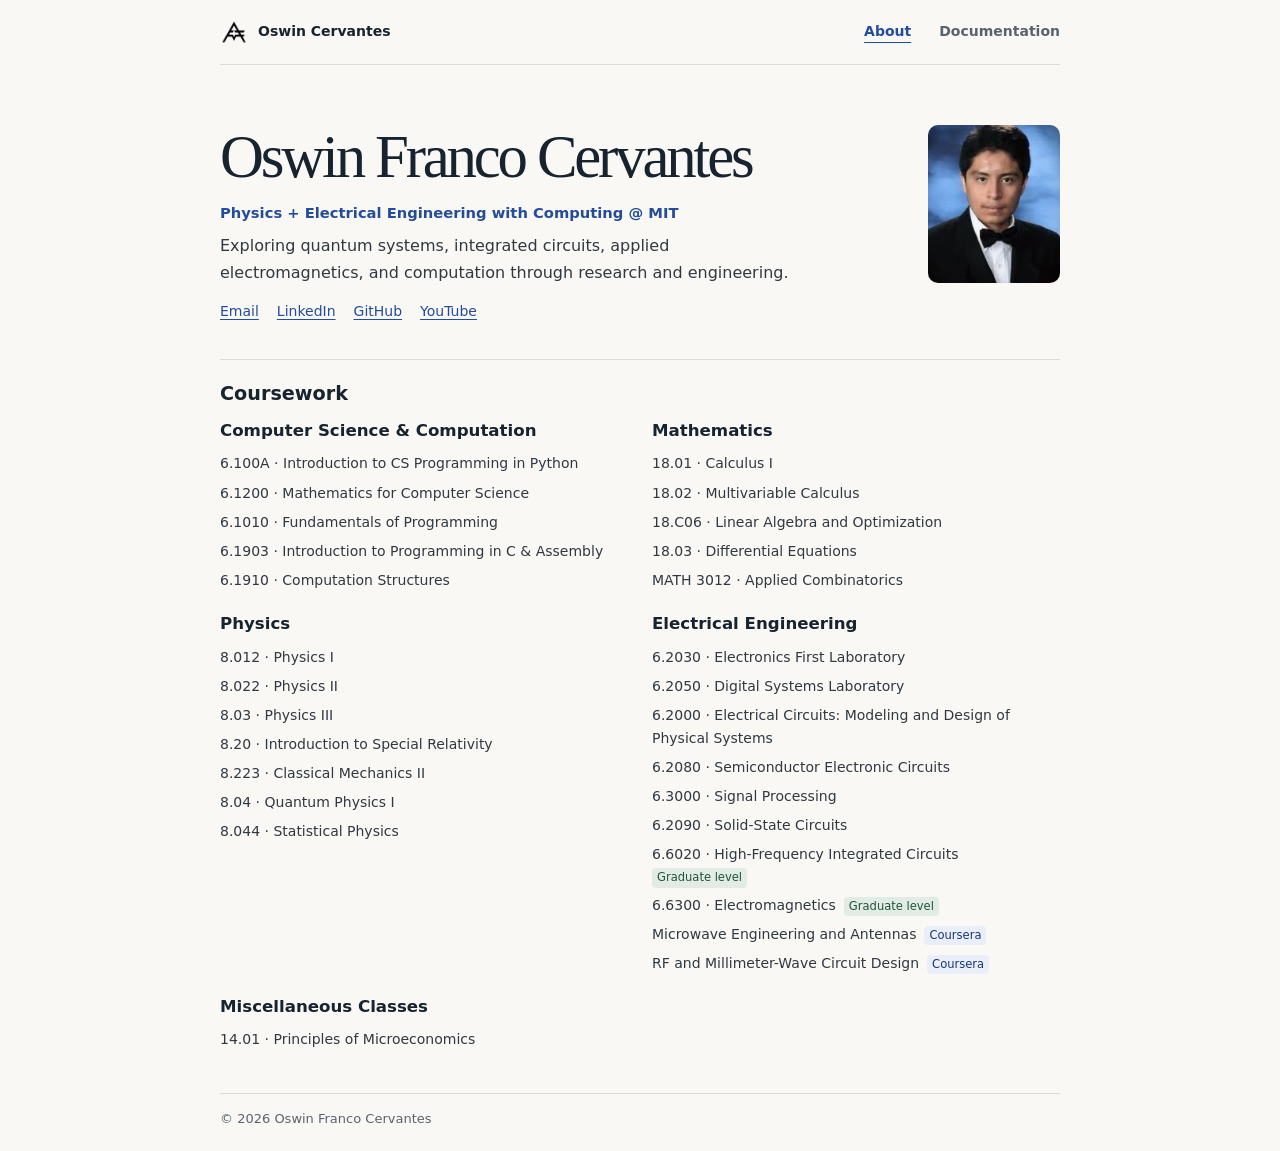
==== commit 5b198c4e: "Simplify the website to About and Documentation" ====
--- a/about.html
+++ b/about.html
@@ -1,322 +1,13 @@
-<!doctype html>
-<html lang="en">
-<head>
-  <meta charset="utf-8">
-  <meta name="viewport" content="width=device-width, initial-scale=1">
-  <title>About — Oswin Franco Cervantes</title>
-  <meta name="description" content="About Oswin Franco Cervantes, an MIT undergraduate studying physics and electrical engineering with computing.">
-  <meta name="theme-color" content="#19212b">
-  <link rel="icon" type="image/png" href="assets/af-logo.png">
-  <link rel="stylesheet" href="style.css?v=20260905-1">
-  <script>document.documentElement.classList.add("js");</script>
-</head>
-<body class="about-page">
-  <a class="skip-link" href="#main-content">Skip to content</a>
-
-  <header class="site-header">
-    <div class="nav-shell">
-      <a class="brand" href="index.html" aria-label="Oswin Cervantes home">
-        <img class="brand-logo" src="assets/af-logo.png" alt="" aria-hidden="true">
-      </a>
-
-      <div class="header-actions">
-        <nav class="primary-nav" id="primary-navigation" aria-label="Primary navigation">
-          <a href="index.html">Home</a>
-          <a href="about.html" aria-current="page">About</a>
-          <a href="projects.html">Projects</a>
-          <a href="notes.html">Notes</a>
-        </nav>
-      </div>
-    </div>
-  </header>
-
-  <main id="main-content" class="page-main">
-    <header class="page-hero">
-      <h1 id="about-title">About</h1>
-    </header>
-
-    <section class="page-section about-section" aria-labelledby="about-title">
-      <div class="about-grid">
-        <div class="prose">
-          <p>I’m an undergraduate at MIT studying Physics and Electrical Engineering with Computing. I’m drawn to systems, signals, and electromagnetics—the places where hardware and computation meet.</p>
-          <p>I like working across the whole system, from circuit design and simulation to low-level programming. I’m always trying to learn something new, and this site is where I keep a growing collection of that work.</p>
-        </div>
-
-        <dl class="profile-card">
-          <div>
-            <dt>Education</dt>
-            <dd data-site-text="profile.education">MIT · Physics + Electrical Engineering with Computing; Georgia Tech · Dual Enrollment in Mathematics and Computer Science (2022 - 2024)</dd>
-          </div>
-          <div>
-            <dt>Focus Summary</dt>
-            <dd data-site-text="profile.focusSummary">Quantum physics, photonics, signals, and applied electromagnetics; analog and mixed-signal circuits, mmWave and THz; computation and mathematics</dd>
-          </div>
-          <div>
-            <dt>Based in</dt>
-            <dd data-site-text="profile.location">Cambridge, Massachusetts</dd>
-          </div>
-        </dl>
-      </div>
-    </section>
-
-    <section class="page-section" aria-labelledby="experience-heading">
-      <div class="section-heading">
-        <h2 id="experience-heading">Experience</h2>
-      </div>
-
-      <div class="experience-list" id="experience-list">
-        <article class="experience-entry">
-          <div>
-            <h3>Undergraduate Researcher</h3>
-            <p class="experience-organization">
-              <a href="https://equs.mit.edu/undergraduate-students/" target="_blank" rel="noopener noreferrer">MIT Research Laboratory of Electronics · Engineering Quantum Systems (EQuS) Group</a>
-            </p>
-          </div>
-          <div class="experience-details">
-            <p class="experience-meta"><span>Sept. 2025 - Present</span><span>Cambridge, Massachusetts</span></p>
-            <p class="experience-summary">Supports quantum-hardware research through electromagnetic modeling, design automation, and laboratory fabrication.</p>
-          </div>
-        </article>
-
-        <article class="experience-entry">
-          <div>
-            <h3>Avionics Engineer</h3>
-            <p class="experience-organization">MIT Rocket Team</p>
-          </div>
-          <div class="experience-details">
-            <p class="experience-meta"><span>Jan. 2026 - Present</span><span>Cambridge, Massachusetts</span></p>
-            <p class="experience-summary">Designs and evaluates RF circuits and PCB interconnects using simulation and vector network analyzer measurements.</p>
-          </div>
-        </article>
-
-        <article class="experience-entry">
-          <div>
-            <h3>Hardware Development Engineer (Systems Engineering) Intern</h3>
-            <p class="experience-organization">Amazon Lab126</p>
-          </div>
-          <div class="experience-details">
-            <p class="experience-meta"><span>May 2025 - Aug. 2025</span><span>Sunnyvale, California</span></p>
-            <p class="experience-summary">Contributed to systems engineering, schematic design, PCB layout, and hardware validation for power-electronics systems.</p>
-          </div>
-        </article>
-      </div>
-    </section>
-
-    <section class="page-section" aria-labelledby="focus-heading">
-      <div class="section-heading">
-        <h2 id="focus-heading">Areas of focus</h2>
-      </div>
-
-      <div class="focus-grid" id="focus-list">
-        <article class="focus-card">
-          <h3>Quantum Physics, Photonics, Signals &amp; Applied Electromagnetics</h3>
-          <p>Exploring quantum systems, light-matter interactions, photonic devices, and how signals and energy move through practical systems.</p>
-        </article>
-        <article class="focus-card">
-          <h3>Analog &amp; Mixed-Signal Circuits, mmWave &amp; THz</h3>
-          <p>Designing and analyzing circuits and high-frequency systems across analog, mixed-signal, millimeter-wave, and terahertz regimes.</p>
-        </article>
-        <article class="focus-card">
-          <h3>Computation and Math</h3>
-          <p>Exploring algorithms, combinatorics, machine learning, and numerical methods.</p>
-        </article>
-      </div>
-    </section>
-
-    <section class="page-section skills-section" aria-labelledby="skills-heading">
-      <div class="section-heading">
-        <h2 id="skills-heading">Skills &amp; Expertise</h2>
-      </div>
-
-      <div class="skills-grid" id="skills-list">
-        <article class="skill-card">
-          <h3>Design and Analysis</h3>
-          <div class="skill-subgroup">
-            <h4>RF &amp; Electromagnetics</h4>
-            <ul class="skill-list">
-              <li>Electromagnetic modeling</li>
-              <li>RF/microwave circuits</li>
-              <li>S-parameters</li>
-              <li>Transmission lines</li>
-              <li>Impedance matching</li>
-            </ul>
-          </div>
-          <div class="skill-subgroup">
-            <h4>Circuits &amp; Systems</h4>
-            <ul class="skill-list">
-              <li>Analog/mixed-signal ICs</li>
-              <li>Power circuits</li>
-              <li>SPICE</li>
-              <li>PCB/system design</li>
-            </ul>
-          </div>
-        </article>
-
-        <article class="skill-card">
-          <h3>Fabrication and Test</h3>
-          <div class="skill-subgroup">
-            <h4>IC Layout &amp; Fabrication</h4>
-            <ul class="skill-list">
-              <li>Custom IC layout</li>
-              <li>DRC/LVS</li>
-              <li>GDS/KLayout</li>
-              <li>Photolithography</li>
-              <li>Cleanroom processing</li>
-            </ul>
-          </div>
-          <div class="skill-subgroup">
-            <h4>Assembly &amp; Measurement</h4>
-            <ul class="skill-list">
-              <li>SMD assembly</li>
-              <li>VNA measurements</li>
-              <li>Oscilloscope measurements</li>
-            </ul>
-          </div>
-        </article>
-
-        <article class="skill-card">
-          <h3>Software and HDL</h3>
-          <div class="skill-subgroup">
-            <h4>Languages</h4>
-            <ul class="skill-list">
-              <li>Python</li>
-              <li>C</li>
-              <li>Java</li>
-              <li>Julia</li>
-              <li>MATLAB</li>
-              <li>Bash</li>
-            </ul>
-          </div>
-          <div class="skill-subgroup">
-            <h4>HDL &amp; Assembly</h4>
-            <ul class="skill-list">
-              <li>VHDL</li>
-              <li>Bluespec HDL</li>
-              <li>RISC-V assembly</li>
-            </ul>
-          </div>
-          <div class="skill-subgroup">
-            <h4>Libraries &amp; Workflow</h4>
-            <ul class="skill-list">
-              <li>NumPy</li>
-              <li>pandas</li>
-              <li>gdstk</li>
-              <li>Git</li>
-            </ul>
-          </div>
-        </article>
-
-        <article class="skill-card">
-          <h3>EDA Tools</h3>
-          <div class="skill-subgroup">
-            <h4>Ansys</h4>
-            <ul class="skill-list">
-              <li>HFSS</li>
-              <li>Maxwell</li>
-              <li>Q3D</li>
-              <li>SIwave</li>
-              <li>PyAEDT</li>
-            </ul>
-          </div>
-          <div class="skill-subgroup">
-            <h4>Cadence</h4>
-            <ul class="skill-list">
-              <li>Cadence Virtuoso</li>
-              <li>AWR Microwave Office</li>
-              <li>Allegro</li>
-            </ul>
-          </div>
-          <div class="skill-subgroup">
-            <h4>Layout &amp; PCB</h4>
-            <ul class="skill-list">
-              <li>Calibre</li>
-              <li>Altium</li>
-              <li>OrCAD</li>
-              <li>KLayout</li>
-            </ul>
-          </div>
-        </article>
-      </div>
-    </section>
-
-    <section class="page-section coursework-section" aria-labelledby="coursework-heading">
-      <div class="section-heading">
-        <h2 id="coursework-heading">Coursework</h2>
-      </div>
-
-      <div class="coursework-grid" id="coursework-list">
-        <article class="coursework-card">
-          <h3>Computer Science &amp; Computation</h3>
-          <ul class="coursework-list">
-            <li>6.100A · Introduction to CS Programming in Python</li>
-            <li>6.1200 · Mathematics for Computer Science</li>
-            <li>6.1010 · Fundamentals of Programming</li>
-            <li>6.1903 · Introduction to Programming in C &amp; Assembly</li>
-            <li>6.1910 · Computation Structures</li>
-          </ul>
-        </article>
-
-        <article class="coursework-card">
-          <h3>Mathematics</h3>
-          <ul class="coursework-list">
-            <li>18.01 · Calculus I</li>
-            <li>18.02 · Multivariable Calculus</li>
-            <li>18.C06 · Linear Algebra and Optimization</li>
-            <li>18.03 · Differential Equations</li>
-            <li>MATH 3012 · Applied Combinatorics</li>
-          </ul>
-        </article>
-
-        <article class="coursework-card">
-          <h3>Physics</h3>
-          <ul class="coursework-list">
-            <li>8.012 · Physics I</li>
-            <li>8.022 · Physics II</li>
-            <li>8.03 · Physics III</li>
-            <li>8.20 · Introduction to Special Relativity</li>
-            <li>8.223 · Classical Mechanics II</li>
-            <li>8.04 · Quantum Physics I</li>
-            <li>8.044 · Statistical Physics</li>
-          </ul>
-        </article>
-
-        <article class="coursework-card">
-          <h3>Electrical Engineering</h3>
-          <ul class="coursework-list">
-            <li>6.2030 · Electronics First Laboratory</li>
-            <li>6.2050 · Digital Systems Laboratory</li>
-            <li>6.2000 · Electrical Circuits: Modeling and Design of Physical Systems</li>
-            <li>6.2080 · Semiconductor Electronic Circuits</li>
-            <li>6.3000 · Signal Processing</li>
-            <li>6.2090 · Solid-State Circuits</li>
-            <li><span class="course-name">6.6020 · High-Frequency Integrated Circuits</span><span class="course-level course-level--graduate">Graduate level</span></li>
-            <li><span class="course-name">6.6300 · Electromagnetics</span><span class="course-level course-level--graduate">Graduate level</span></li>
-            <li><span class="course-name">Microwave Engineering and Antennas</span><span class="course-level course-level--coursera">Coursera</span></li>
-            <li><span class="course-name">RF and Millimeter-Wave Circuit Design</span><span class="course-level course-level--coursera">Coursera</span></li>
-          </ul>
-        </article>
-
-        <article class="coursework-card">
-          <h3>Miscellaneous Classes</h3>
-          <ul class="coursework-list">
-            <li>14.01 · Principles of Microeconomics</li>
-          </ul>
-        </article>
-      </div>
-    </section>
-  </main>
-
-  <footer class="site-footer">
-    <div class="footer-inner">
-      <p>© <span data-current-year>2026</span> <span data-site-text="profile.fullName">Oswin Franco Cervantes</span>.</p>
-      <div class="footer-links">
-        <a href="mailto:cervanteso@acm.org" data-site-href="contact.email">Email</a>
-        <a href="https://www.linkedin.com/in/ocerv/" target="_blank" rel="noopener noreferrer" data-site-href="contact.linkedin">LinkedIn</a>
-        <a href="https://www.youtube.com/@Oswin_Cervantes" target="_blank" rel="noopener noreferrer" data-site-href="contact.youtube">YouTube</a>
-      </div>
-    </div>
-  </footer>
-
-  <script src="script.js?v=20260905-1"></script>
-</body>
-</html>
+<!doctype html>
+<html lang="en">
+<head>
+  <meta charset="utf-8">
+  <meta name="viewport" content="width=device-width, initial-scale=1">
+  <title>About — Oswin Franco Cervantes</title>
+  <meta http-equiv="refresh" content="0; url=index.html">
+  <link rel="canonical" href="index.html">
+</head>
+<body>
+  <p><a href="index.html">Open About</a></p>
+</body>
+</html>
